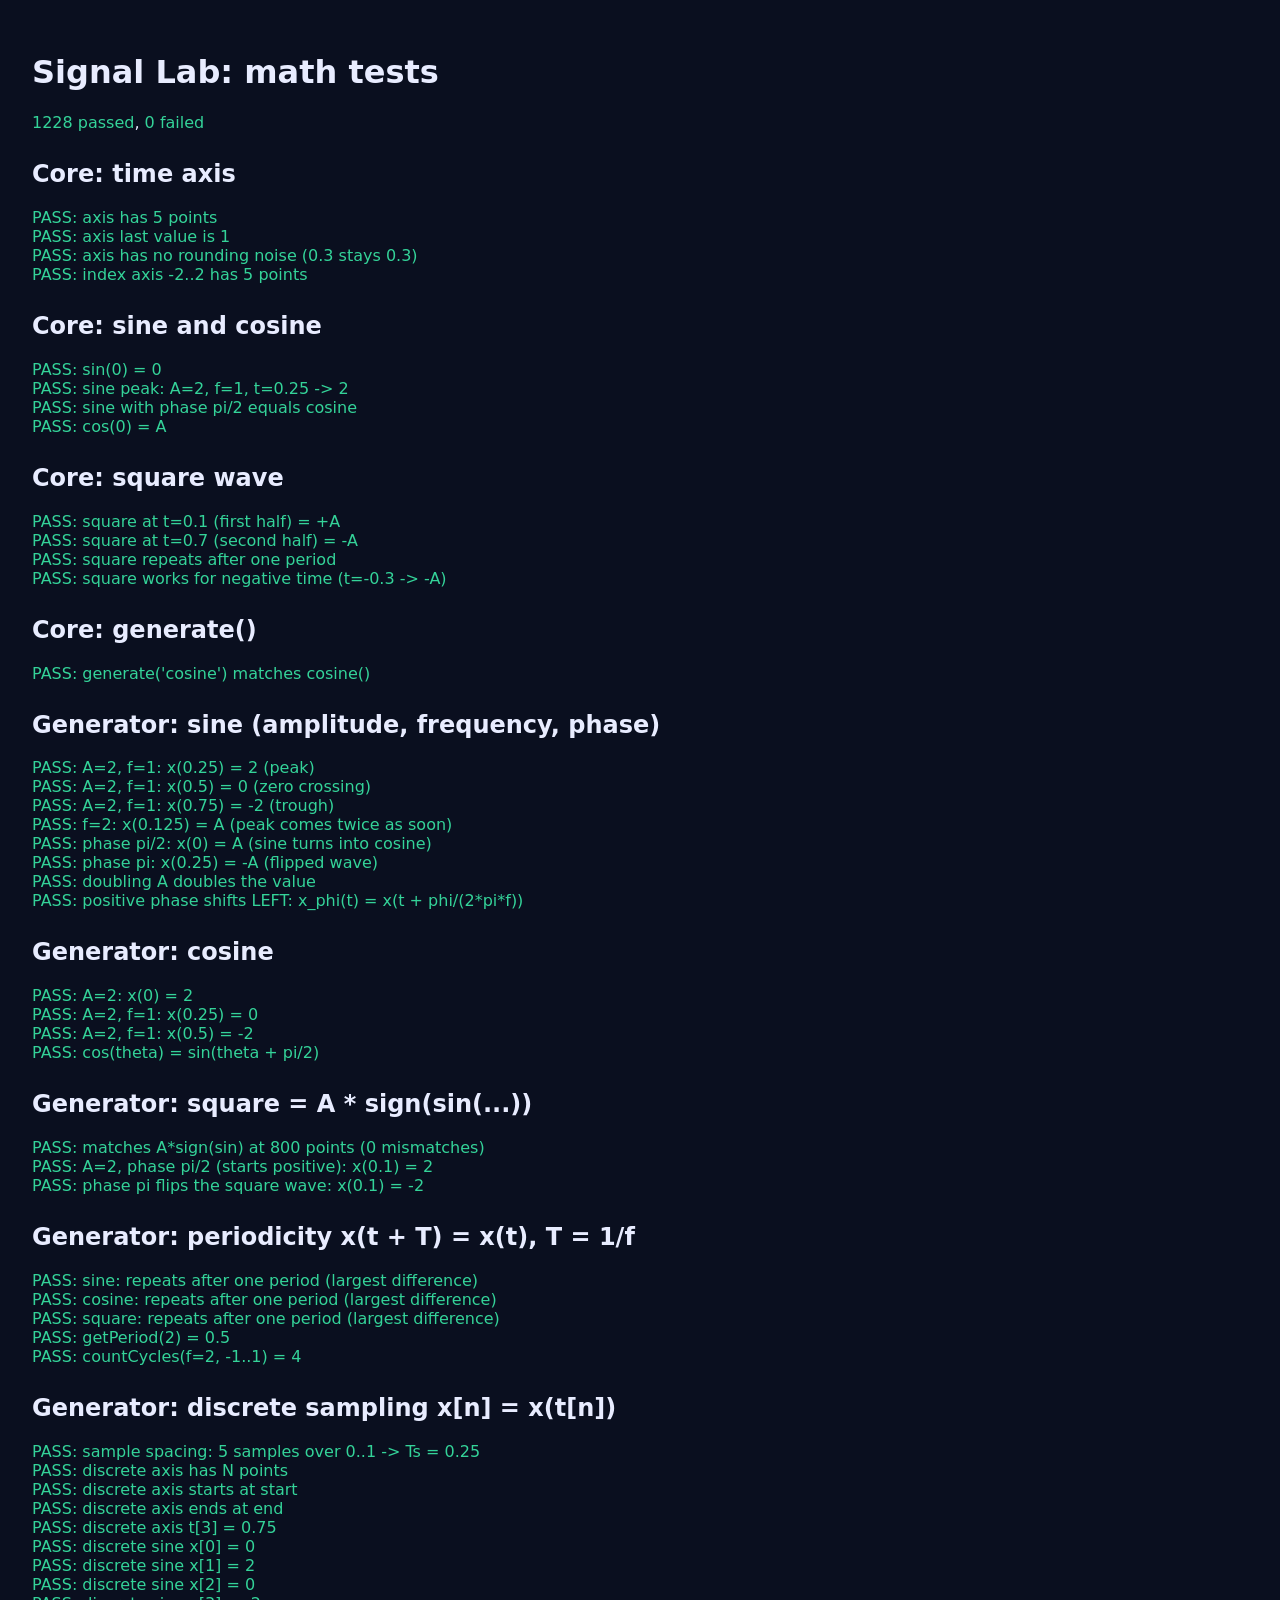
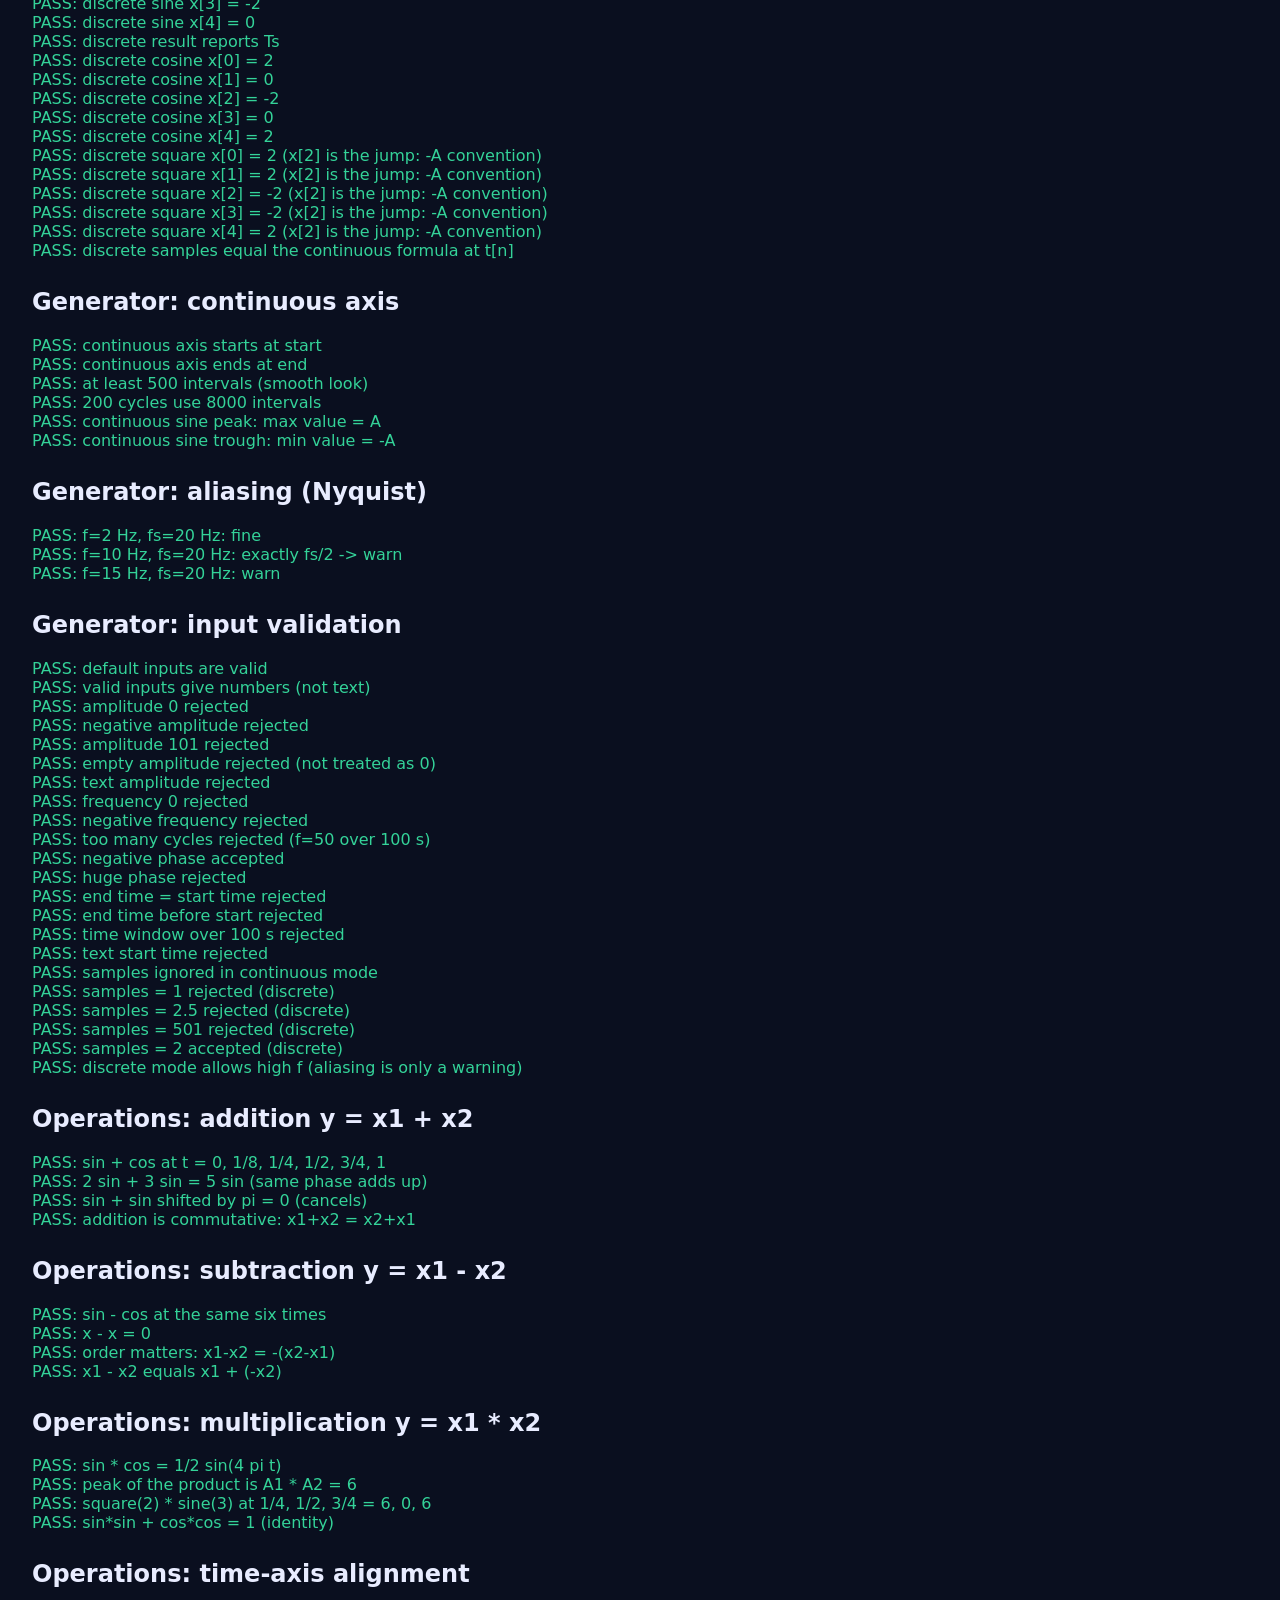
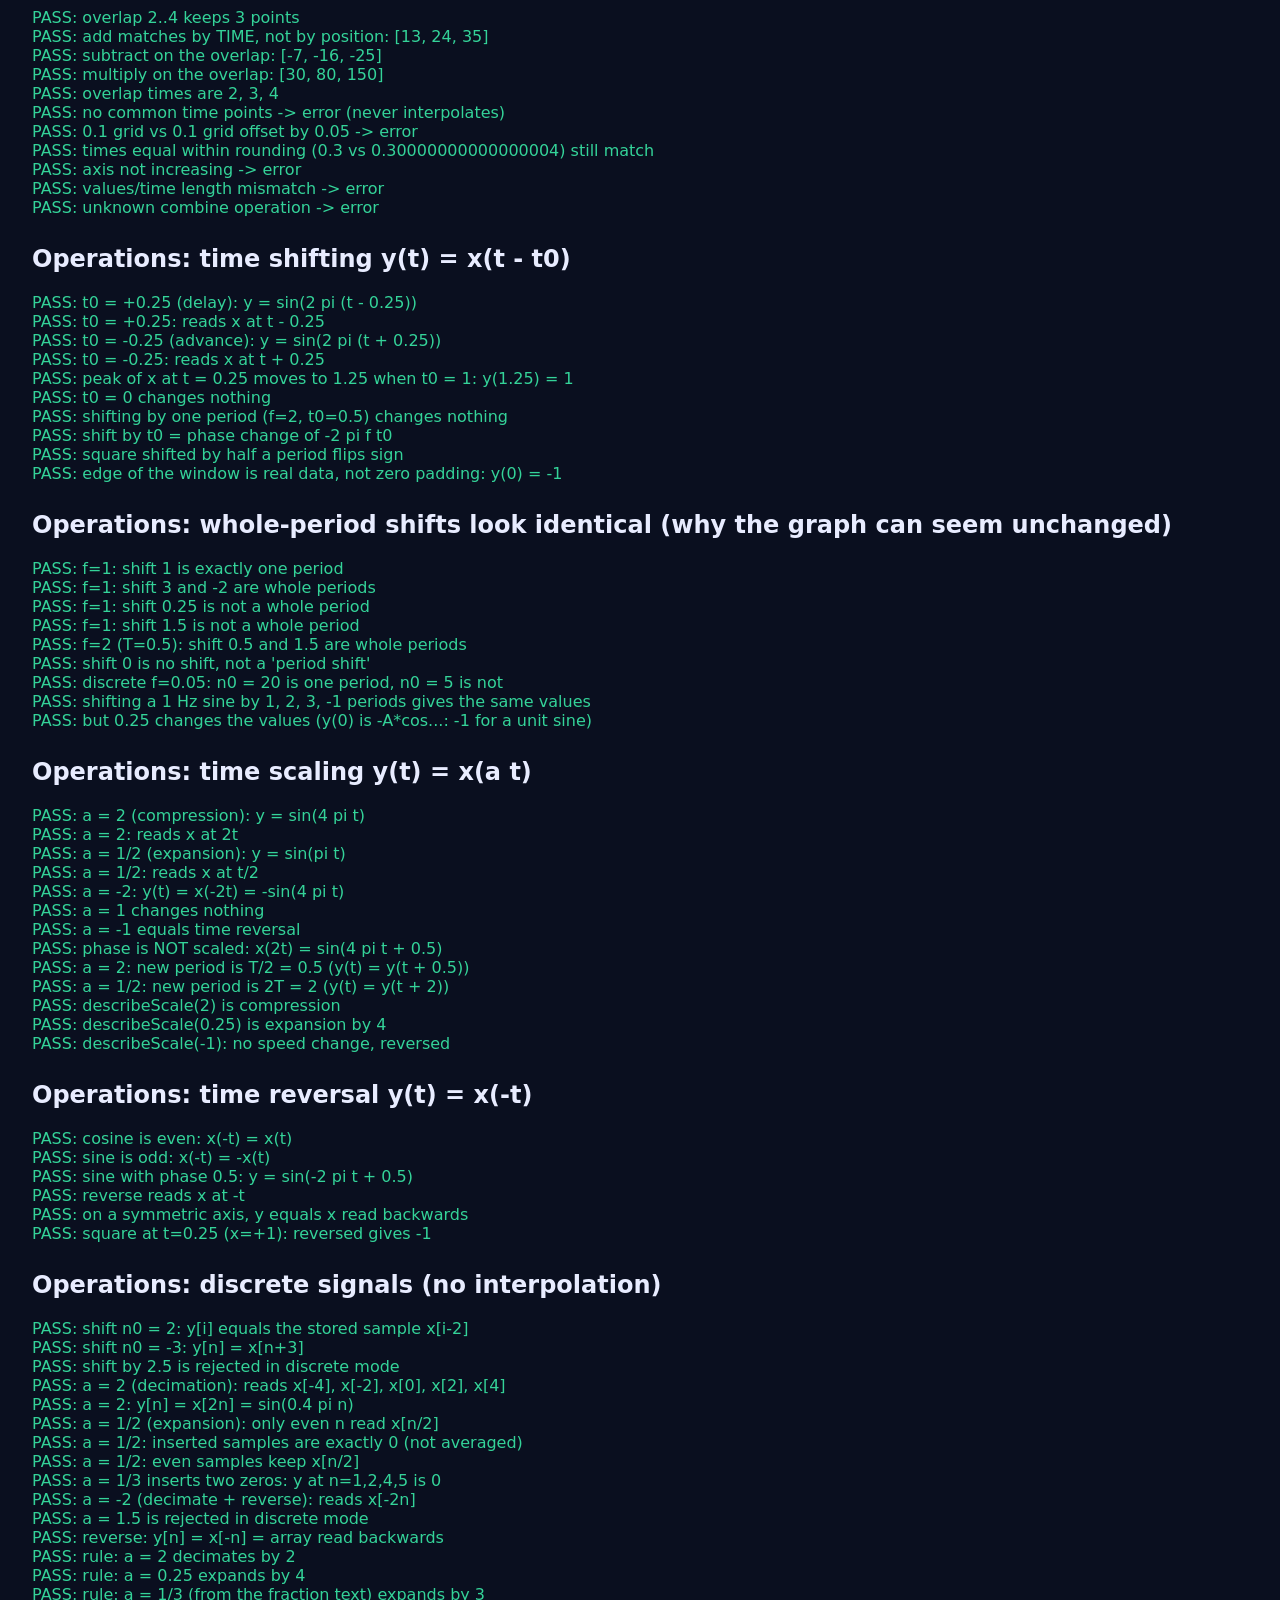
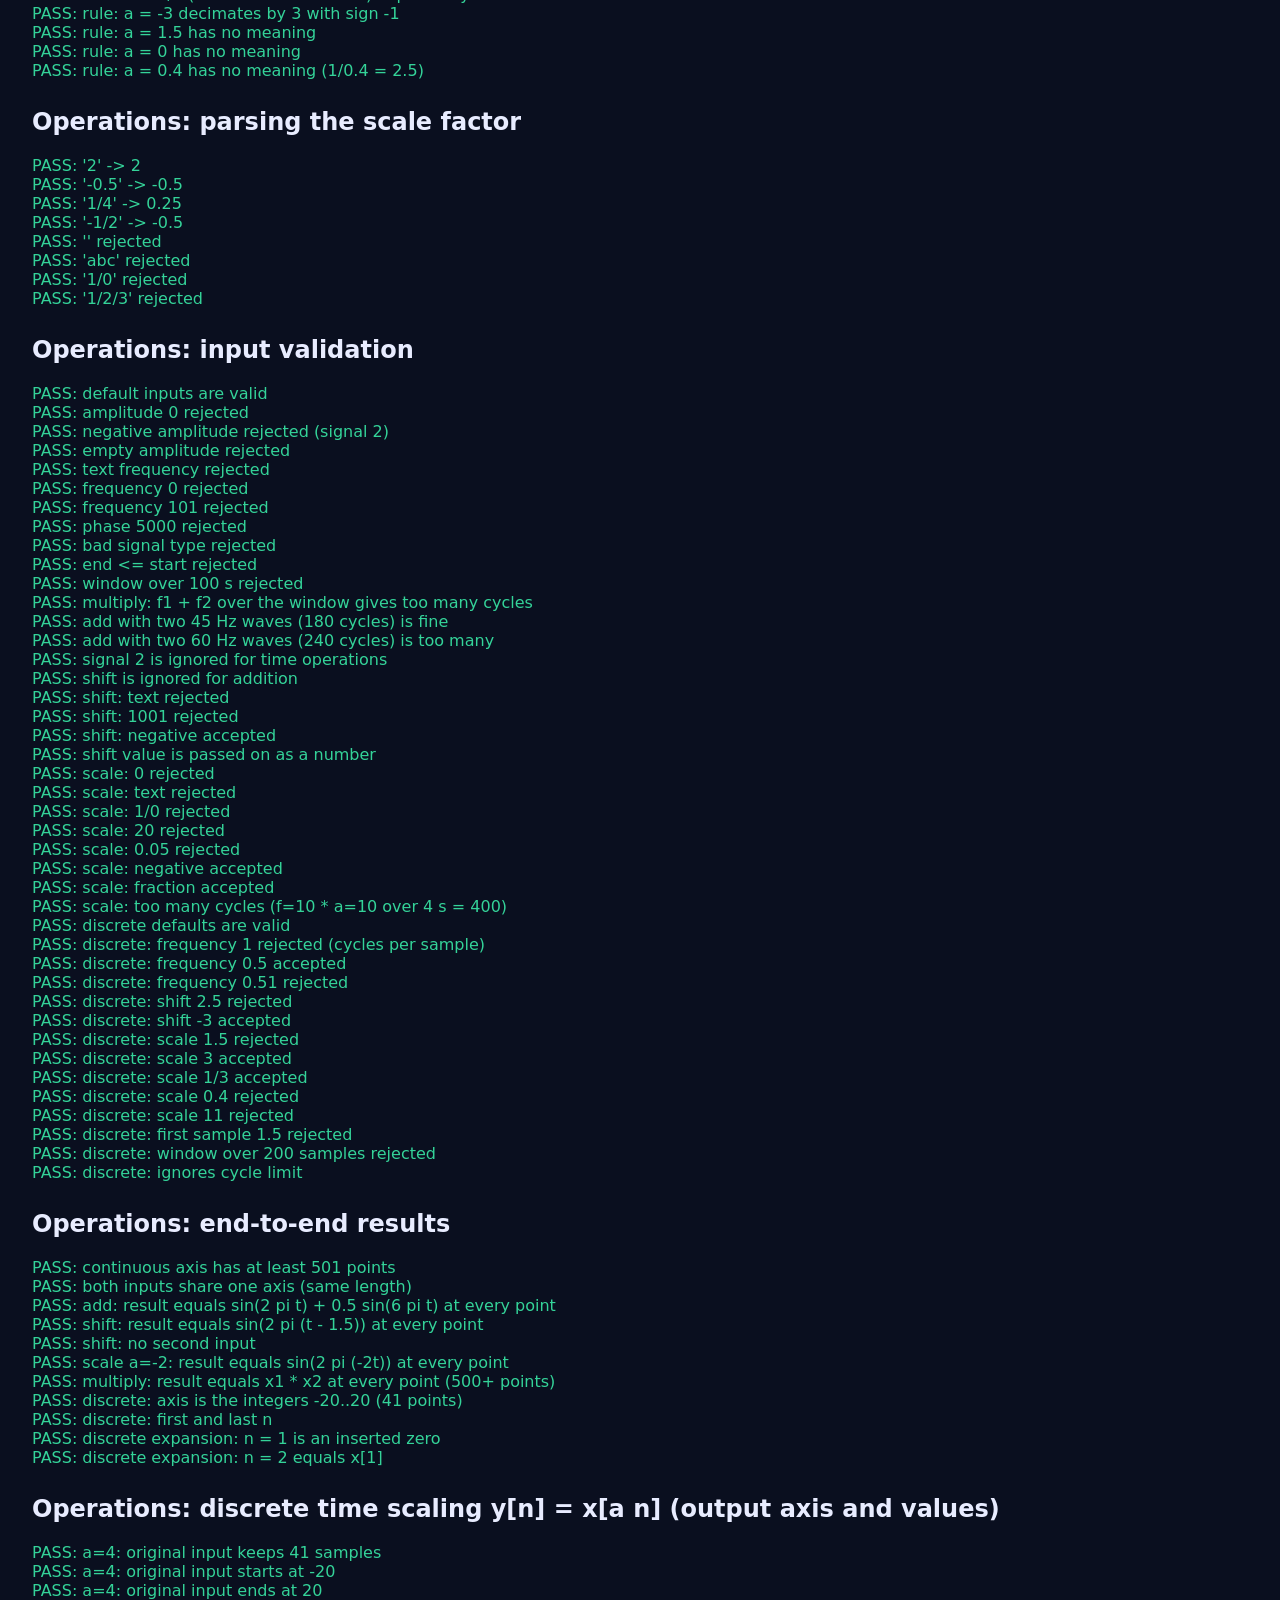
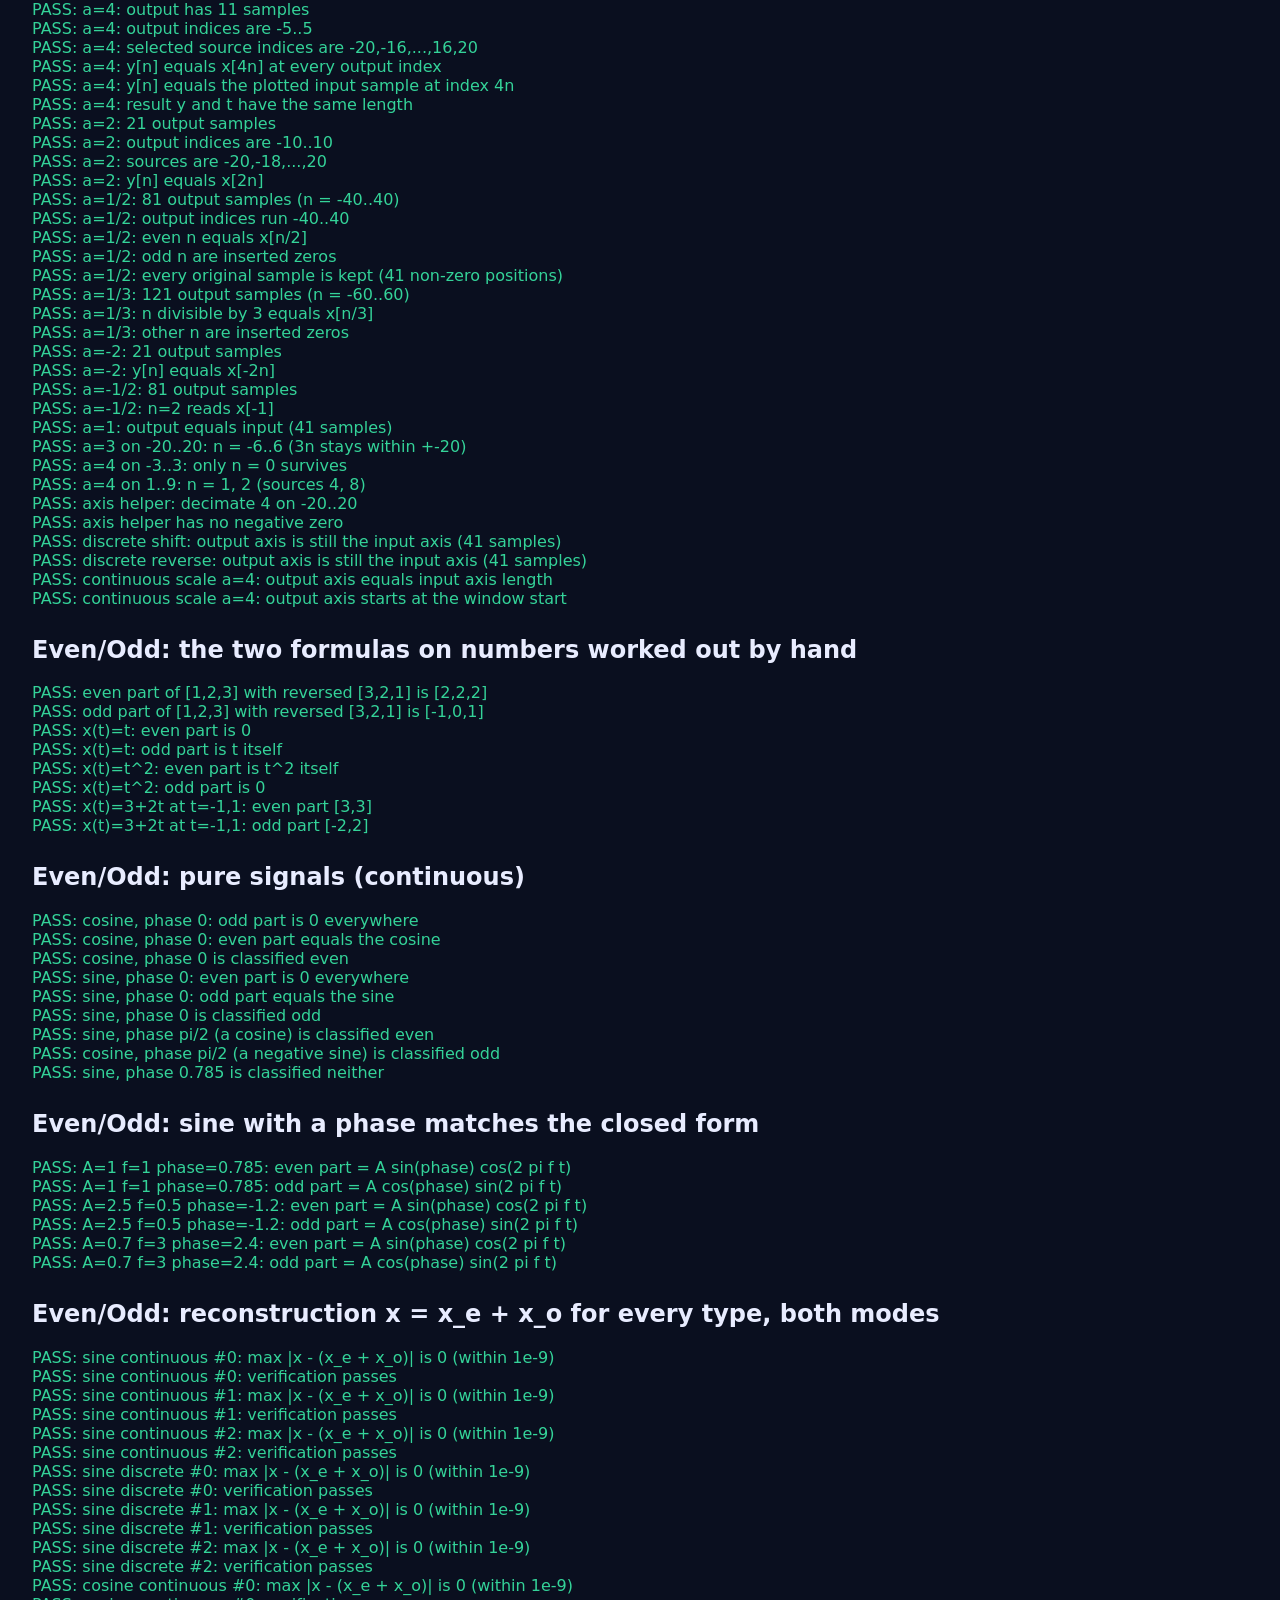
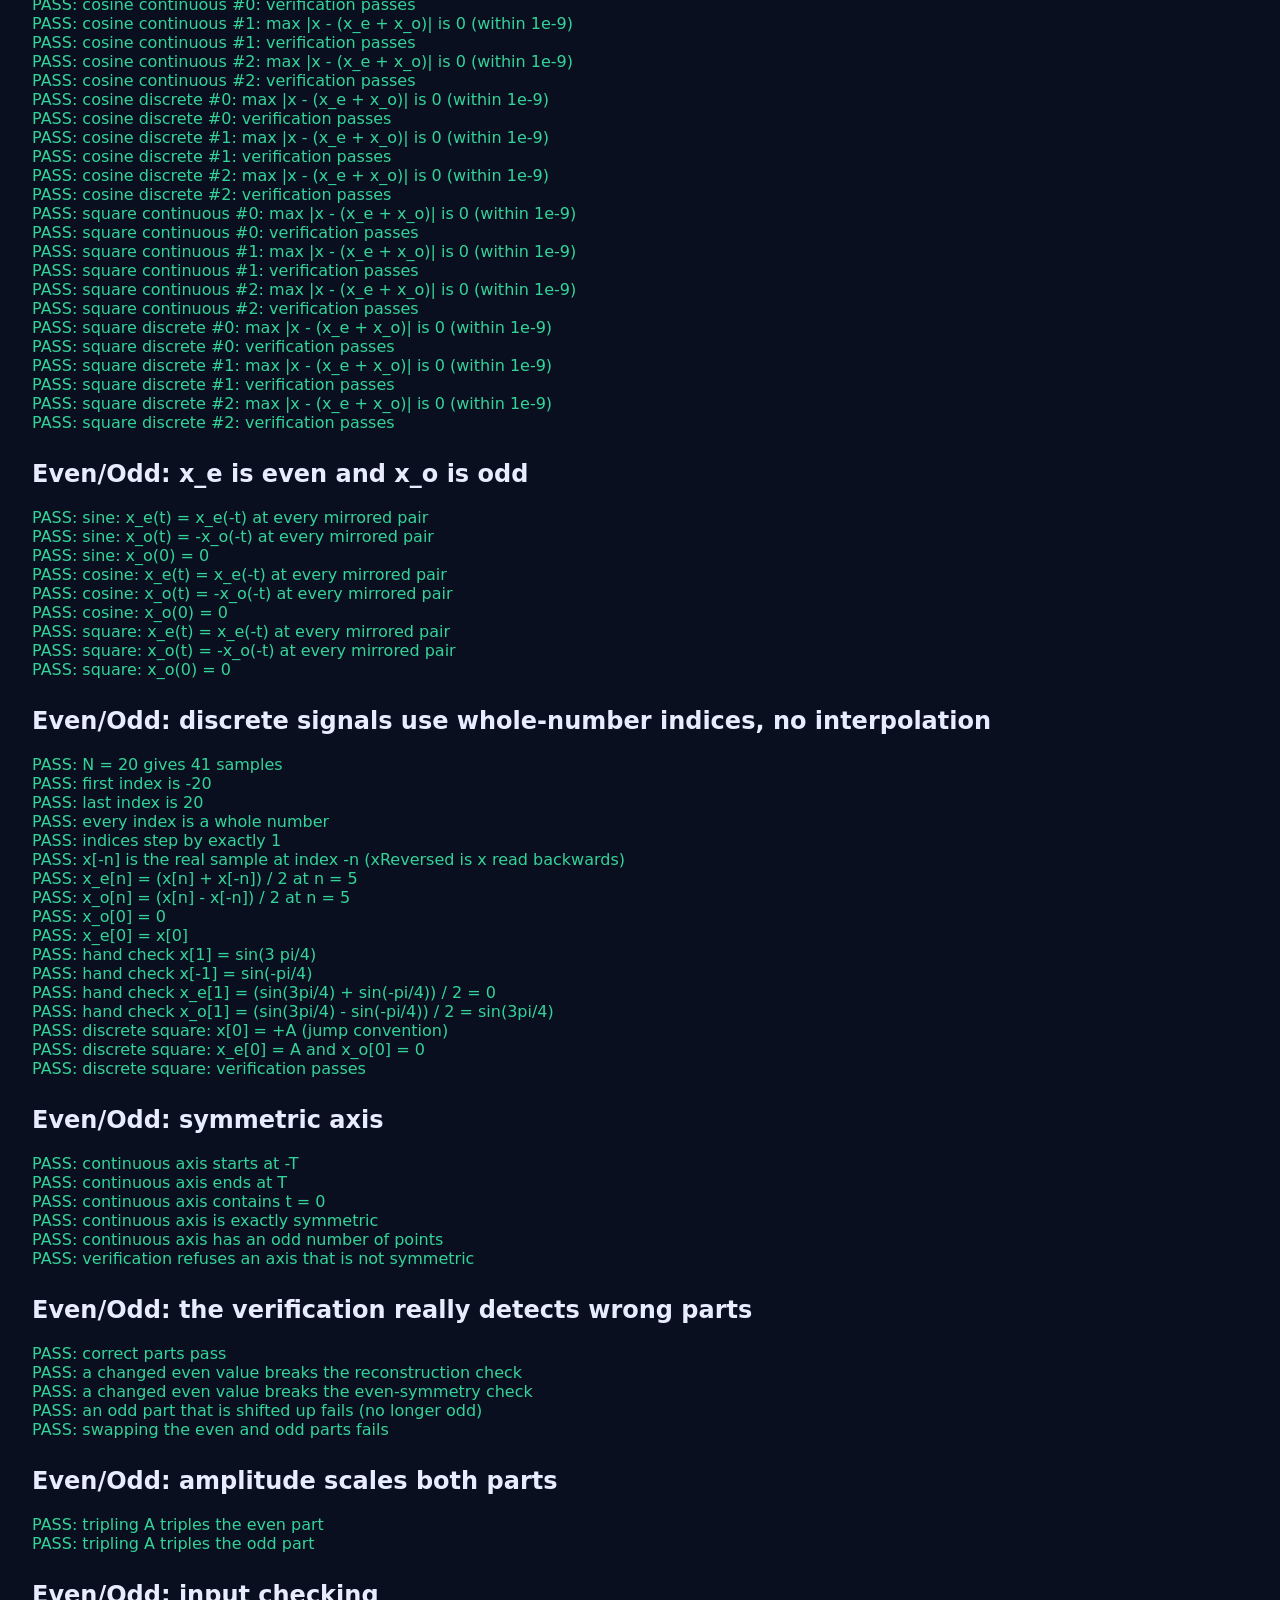
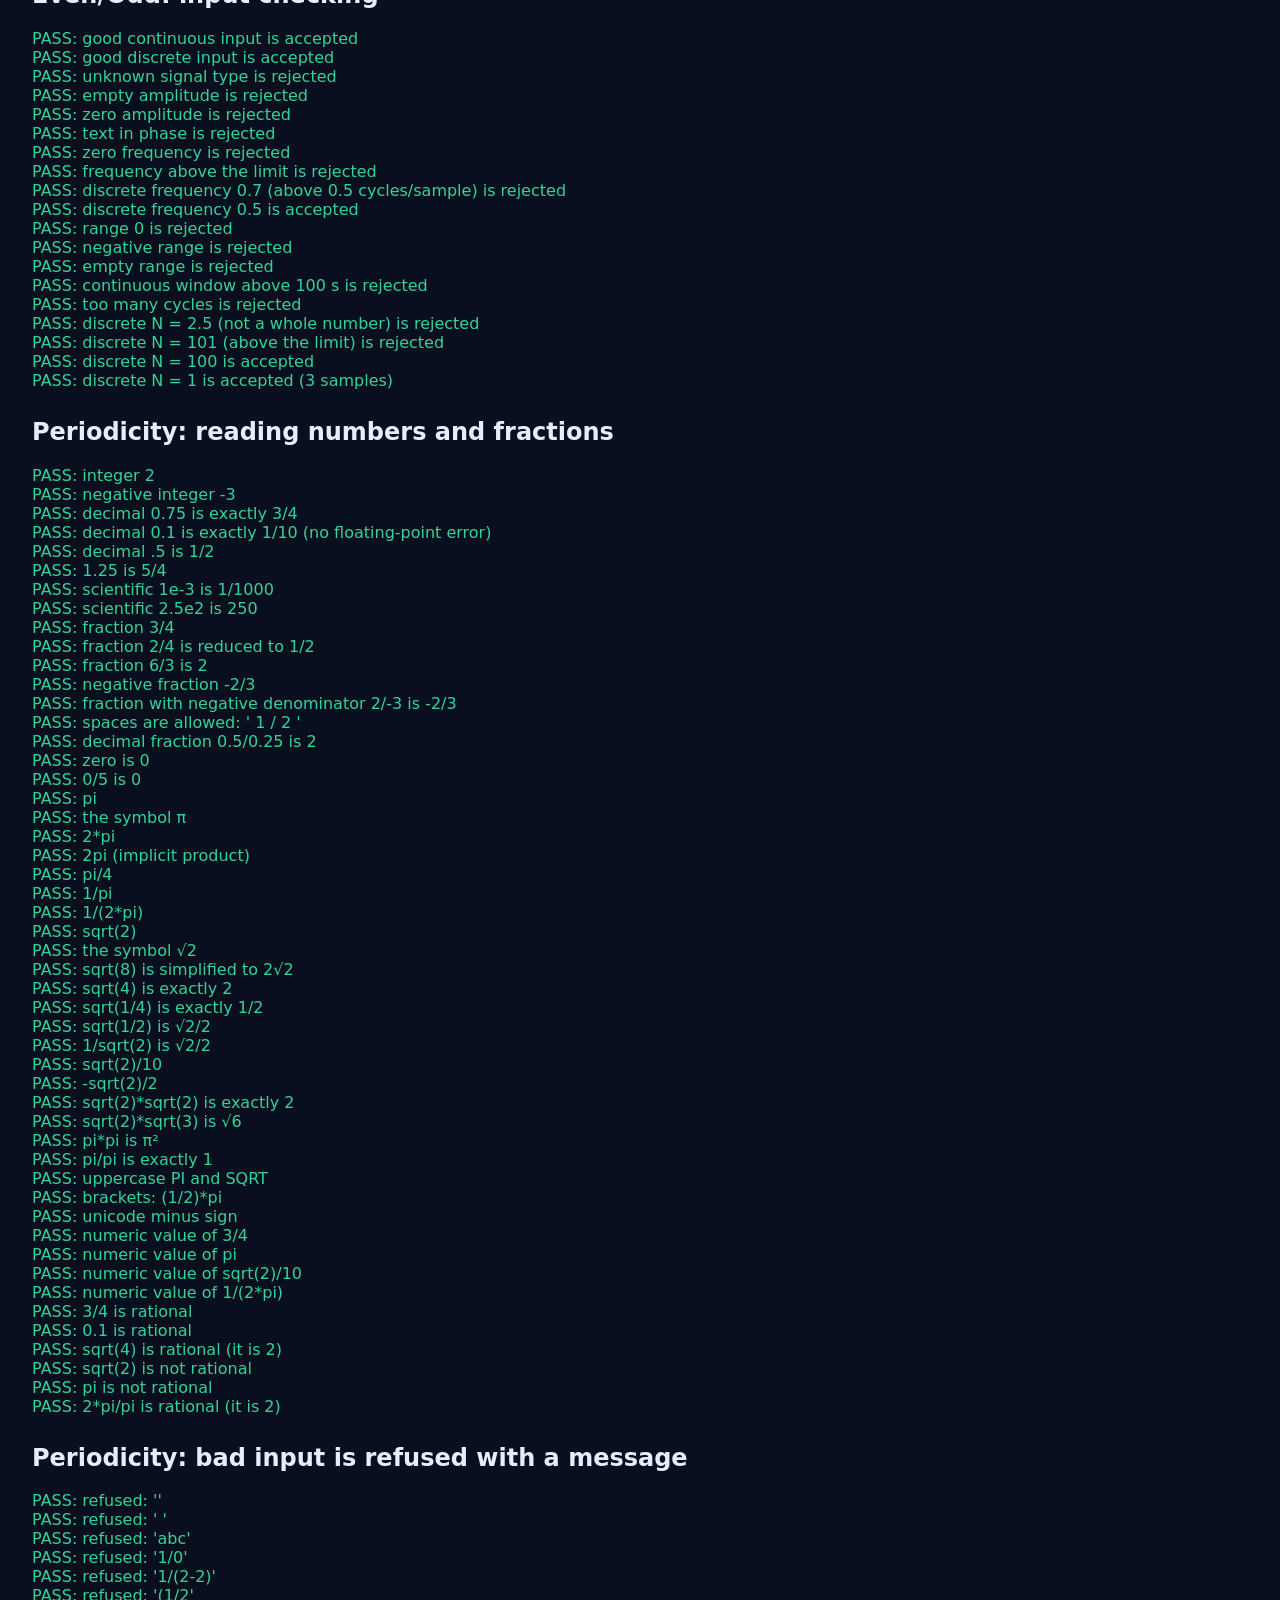
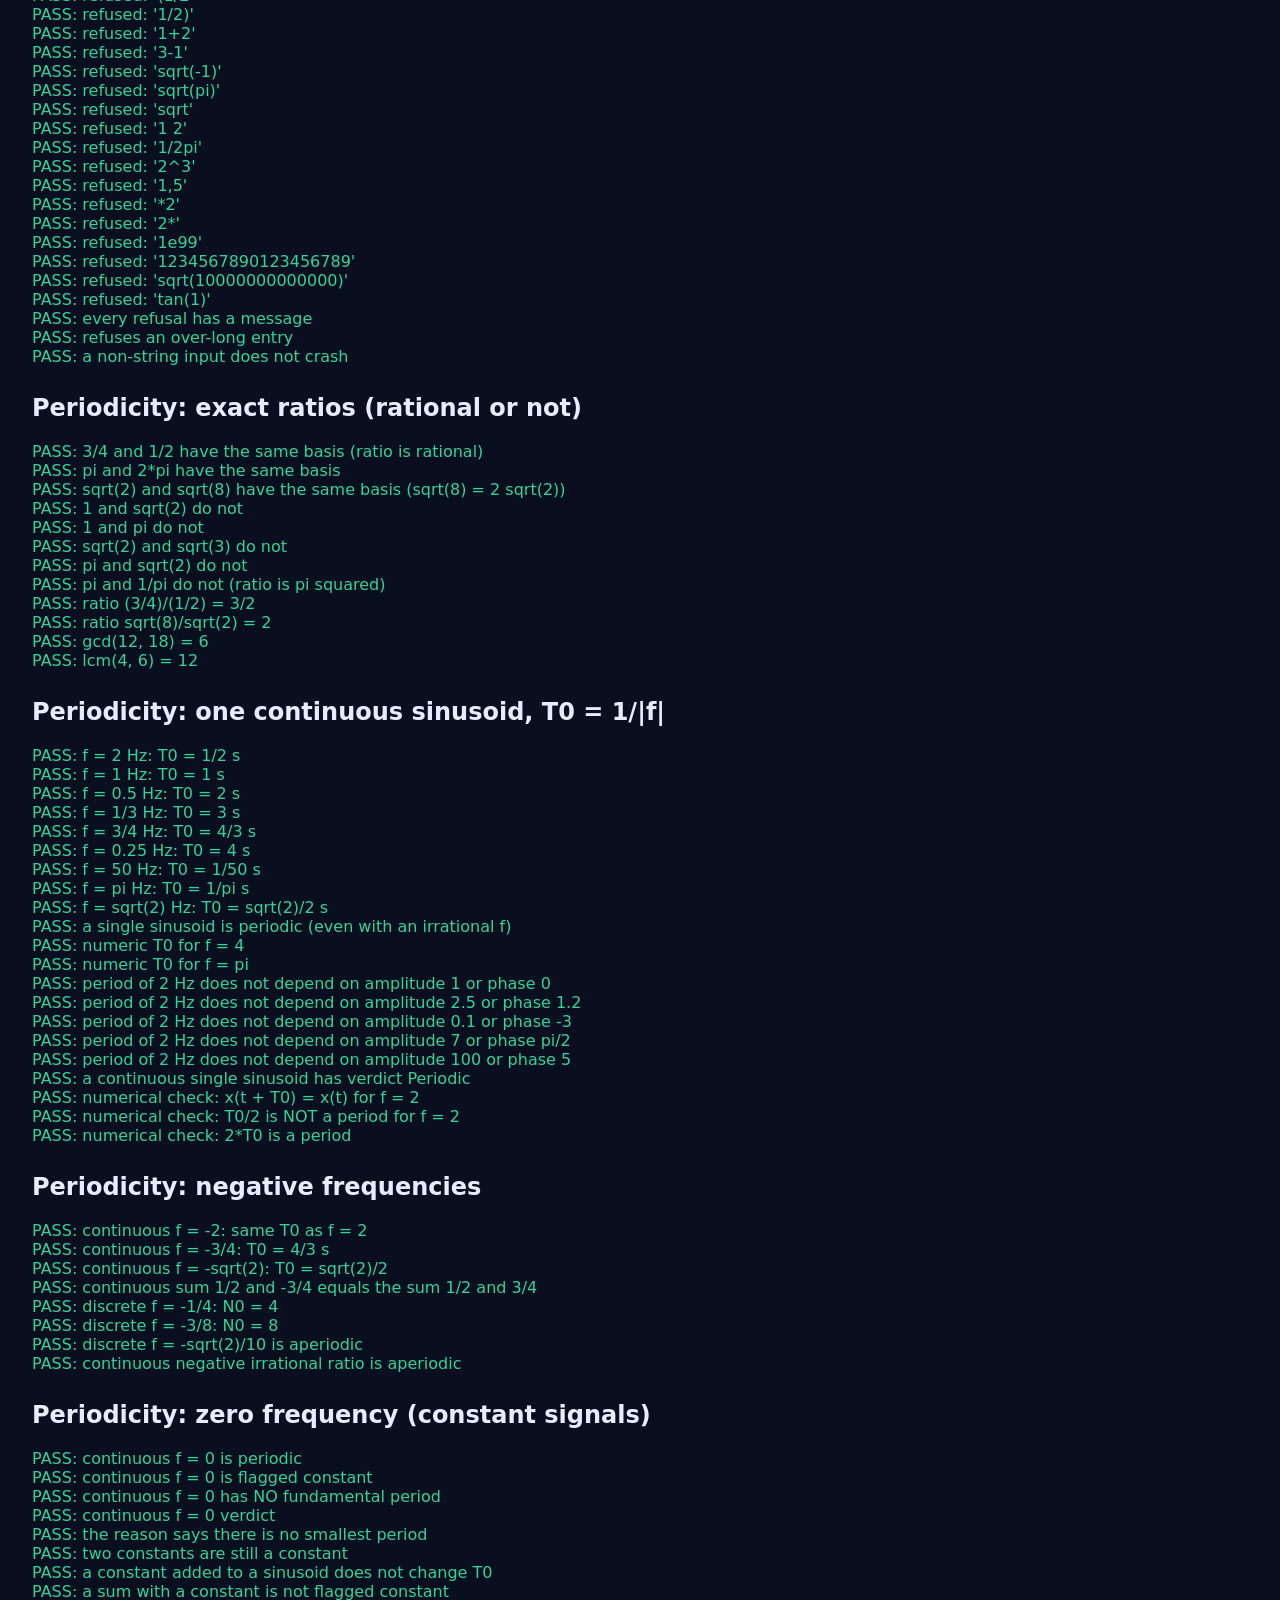
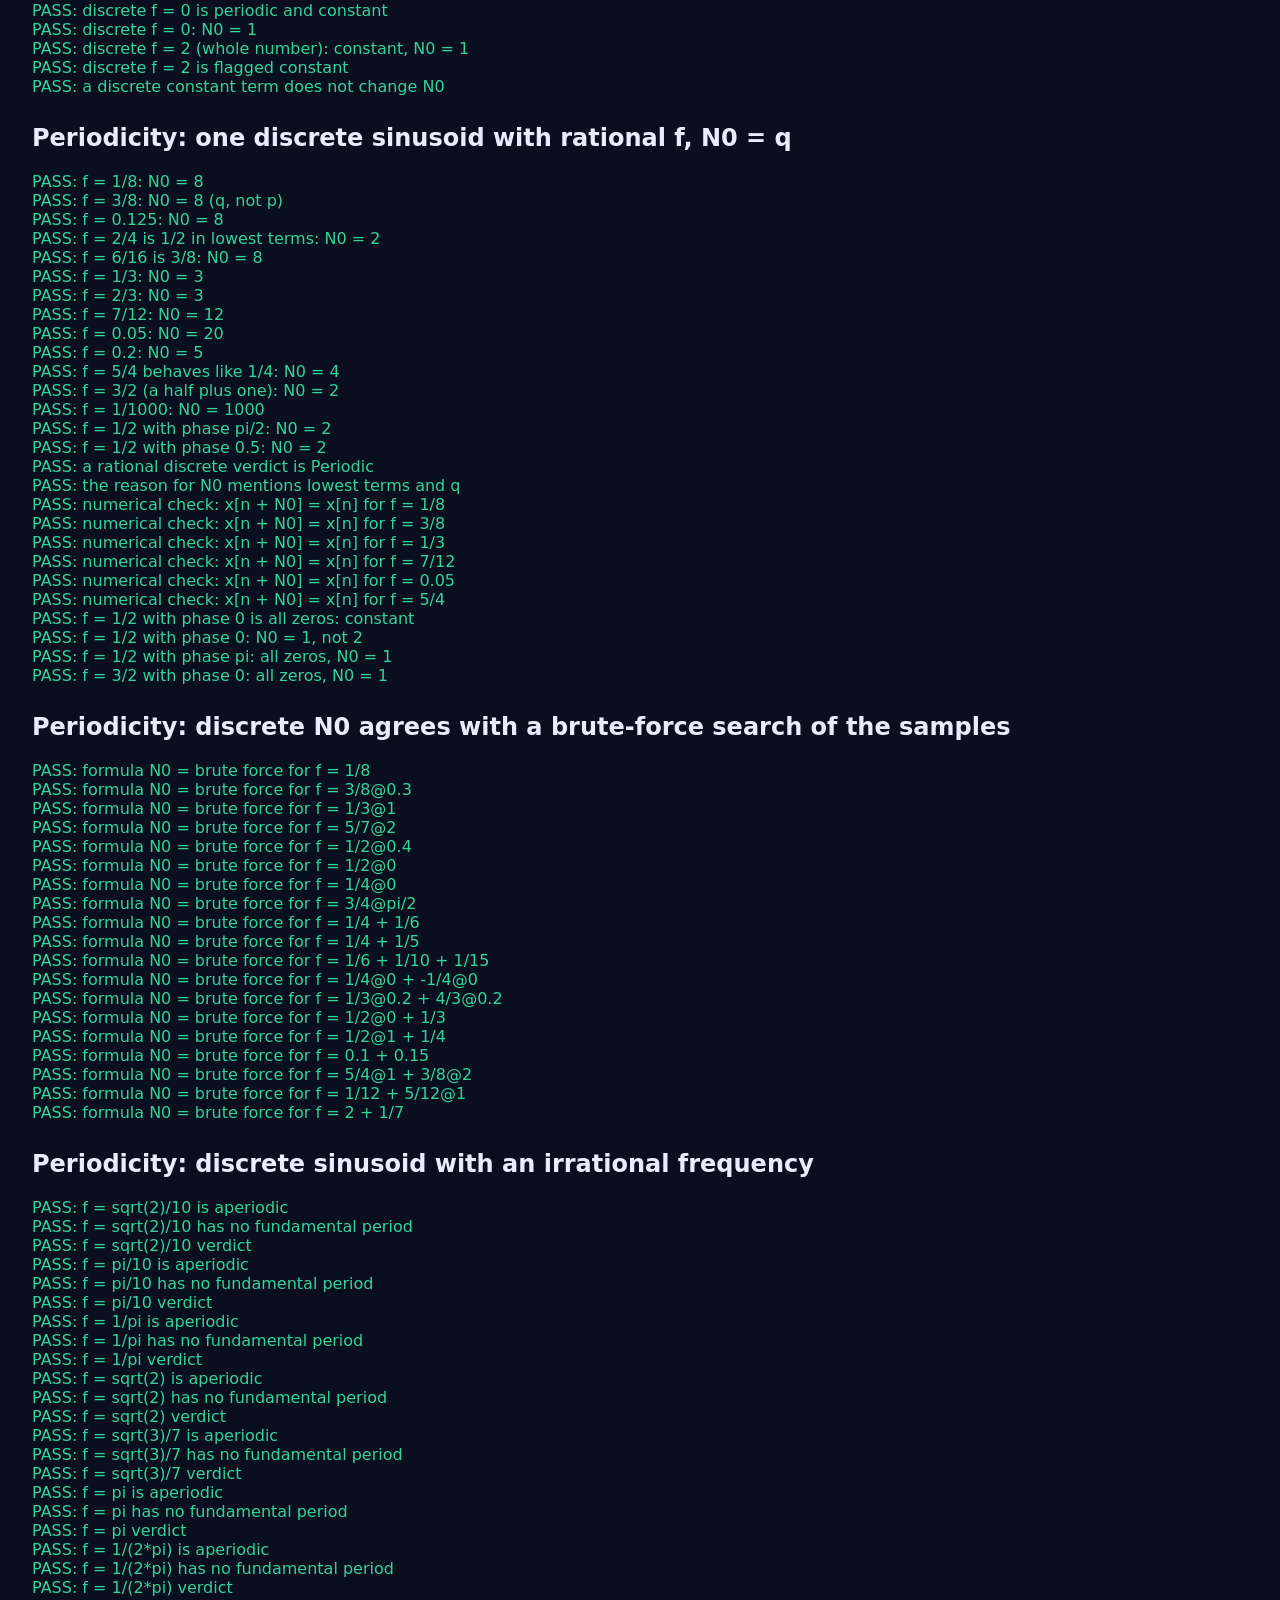
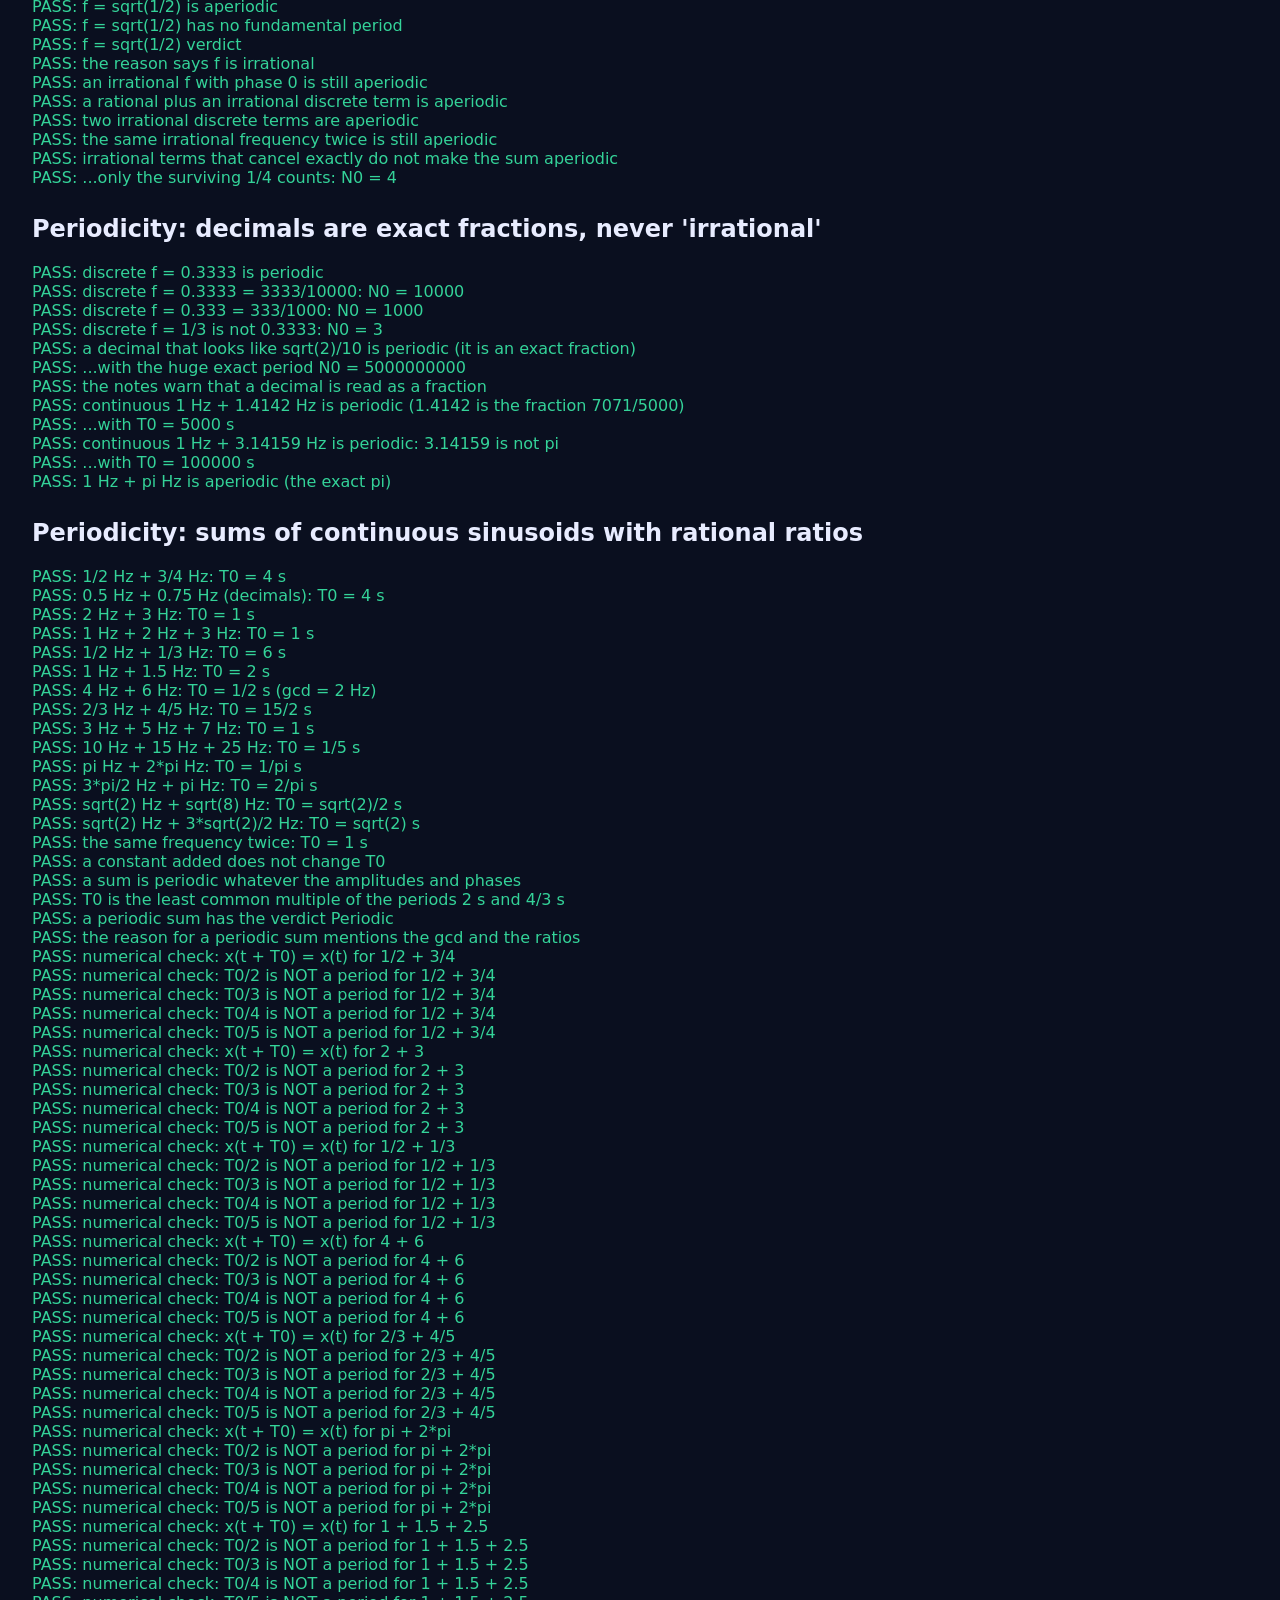
==== tests/math-tests.html @ 8e50d8be "Add files via upload" ====
<!DOCTYPE html>
<html lang="en">
<head>
  <meta charset="UTF-8">
  <title>Signal Lab: math tests</title>
  <style>
    body { font-family: system-ui, sans-serif; background: #0a0f1f; color: #e8ecff; padding: 24px; }
    .pass { color: #34d399; } .fail { color: #f87171; font-weight: bold; }
    h2 { margin-top: 28px; }
  </style>
</head>
<body>
  <h1>Signal Lab: math tests</h1>
  <p id="summary"></p>
  <div id="results"></div>

  <!-- Load only the math (no Plotly needed) -->
  <script src="../js/core/namespace.js"></script>
  <script src="../js/core/signals.js"></script>
  <script src="../js/core/plotHelpers.js"></script>
  <!-- Stage 2: each person adds their *.math.js file here -->
  <script src="../js/modules/generator/generator.math.js"></script>
  <script src="../js/modules/operations/operations.math.js"></script>
  <script src="../js/modules/evenodd/evenodd.math.js"></script>
  <script src="../js/modules/periodicity/periodicity.math.js"></script>
  <script src="../js/modules/convolution/convolution.math.js"></script>

  <script>
    /* Tiny test tool. Usage: check("what we test", actual, expected) */
    let passed = 0, failed = 0;
    const out = document.getElementById("results");

    function section(title) { out.insertAdjacentHTML("beforeend", "<h2>" + title + "</h2>"); }

    // Numbers are compared with a small tolerance, because computers round decimals.
    function check(name, actual, expected) {
      const ok = Math.abs(actual - expected) < 1e-9;
      ok ? passed++ : failed++;
      out.insertAdjacentHTML("beforeend",
        '<div class="' + (ok ? "pass" : "fail") + '">' + (ok ? "PASS" : "FAIL") +
        ": " + name + (ok ? "" : " (got " + actual + ", expected " + expected + ")") + "</div>");
    }

    // For yes/no questions: checkTrue("name", someCondition)
    function checkTrue(name, condition) {
      condition ? passed++ : failed++;
      out.insertAdjacentHTML("beforeend",
        '<div class="' + (condition ? "pass" : "fail") + '">' + (condition ? "PASS" : "FAIL") + ": " + name + "</div>");
    }

    const S = SignalLab.signals;

    section("Core: time axis");
    const axis = S.makeTimeAxis(0, 1, 0.25);
    check("axis has 5 points", axis.length, 5);
    check("axis last value is 1", axis[4], 1);
    check("axis has no rounding noise (0.3 stays 0.3)", S.makeTimeAxis(0, 0.3, 0.1)[3], 0.3);
    check("index axis -2..2 has 5 points", S.makeIndexAxis(-2, 2).length, 5);

    section("Core: sine and cosine");
    check("sin(0) = 0", S.sine([0], 1, 1, 0)[0], 0);
    check("sine peak: A=2, f=1, t=0.25 -> 2", S.sine([0.25], 2, 1, 0)[0], 2);
    check("sine with phase pi/2 equals cosine", S.sine([0.1], 1, 1, Math.PI / 2)[0], S.cosine([0.1], 1, 1, 0)[0]);
    check("cos(0) = A", S.cosine([0], 3, 5, 0)[0], 3);

    section("Core: square wave");
    check("square at t=0.1 (first half) = +A", S.square([0.1], 2, 1, 0)[0], 2);
    check("square at t=0.7 (second half) = -A", S.square([0.7], 2, 1, 0)[0], -2);
    check("square repeats after one period", S.square([1.1], 2, 1, 0)[0], 2);
    check("square works for negative time (t=-0.3 -> -A)", S.square([-0.3], 1, 1, 0)[0], -1);

    section("Core: generate()");
    check("generate('cosine') matches cosine()", S.generate("cosine", [0.2], { amplitude: 1, frequency: 1, phase: 0 })[0], S.cosine([0.2], 1, 1, 0)[0]);


    /* =====================================================
       SIGNAL GENERATOR (Person 2)
       ===================================================== */
    const G = SignalLab.math.generator;
    const PI = Math.PI;

    section("Generator: sine (amplitude, frequency, phase)");
    check("A=2, f=1: x(0.25) = 2 (peak)",           S.generate("sine", [0.25], { amplitude: 2, frequency: 1, phase: 0 })[0], 2);
    check("A=2, f=1: x(0.5) = 0 (zero crossing)",   S.generate("sine", [0.5],  { amplitude: 2, frequency: 1, phase: 0 })[0], 0);
    check("A=2, f=1: x(0.75) = -2 (trough)",        S.generate("sine", [0.75], { amplitude: 2, frequency: 1, phase: 0 })[0], -2);
    check("f=2: x(0.125) = A (peak comes twice as soon)", S.generate("sine", [0.125], { amplitude: 1.5, frequency: 2, phase: 0 })[0], 1.5);
    check("phase pi/2: x(0) = A (sine turns into cosine)", S.generate("sine", [0], { amplitude: 3, frequency: 1, phase: PI / 2 })[0], 3);
    check("phase pi: x(0.25) = -A (flipped wave)",  S.generate("sine", [0.25], { amplitude: 2, frequency: 1, phase: PI })[0], -2);
    check("doubling A doubles the value",           S.generate("sine", [0.1], { amplitude: 2, frequency: 3, phase: 0.4 })[0],
                                                    2 * S.generate("sine", [0.1], { amplitude: 1, frequency: 3, phase: 0.4 })[0]);
    check("positive phase shifts LEFT: x_phi(t) = x(t + phi/(2*pi*f))",
          S.generate("sine", [0.3], { amplitude: 1, frequency: 2, phase: 0.8 })[0],
          S.generate("sine", [0.3 + 0.8 / (2 * PI * 2)], { amplitude: 1, frequency: 2, phase: 0 })[0]);

    section("Generator: cosine");
    check("A=2: x(0) = 2",                          S.generate("cosine", [0],   { amplitude: 2, frequency: 1, phase: 0 })[0], 2);
    check("A=2, f=1: x(0.25) = 0",                  S.generate("cosine", [0.25], { amplitude: 2, frequency: 1, phase: 0 })[0], 0);
    check("A=2, f=1: x(0.5) = -2",                  S.generate("cosine", [0.5], { amplitude: 2, frequency: 1, phase: 0 })[0], -2);
    check("cos(theta) = sin(theta + pi/2)",         S.generate("cosine", [0.37], { amplitude: 1, frequency: 2, phase: 0.3 })[0],
                                                    S.generate("sine",   [0.37], { amplitude: 1, frequency: 2, phase: 0.3 + PI / 2 })[0]);

    section("Generator: square = A * sign(sin(...))");
    let signMismatches = 0, checkedPoints = 0;
    [[1, 0], [1.3, 0.7], [2.5, -1.1], [4, 2]].forEach(function (pair) {
      const f = pair[0], phi = pair[1];
      for (let k = 0; k < 200; k++) {
        const t = -1.003 + k * 0.01371;
        const s = Math.sin(2 * PI * f * t + phi);
        if (Math.abs(s) < 1e-6) { continue; }                 // skip the exact jump points
        checkedPoints++;
        const squareValue = S.generate("square", [t], { amplitude: 2.5, frequency: f, phase: phi })[0];
        if (squareValue !== 2.5 * Math.sign(s)) { signMismatches++; }
      }
    });
    check("matches A*sign(sin) at " + checkedPoints + " points (0 mismatches)", signMismatches, 0);
    check("A=2, phase pi/2 (starts positive): x(0.1) = 2", S.generate("square", [0.1], { amplitude: 2, frequency: 1, phase: PI / 2 })[0], 2);
    check("phase pi flips the square wave: x(0.1) = -2",   S.generate("square", [0.1], { amplitude: 2, frequency: 1, phase: PI })[0], -2);

    section("Generator: periodicity x(t + T) = x(t), T = 1/f");
    ["sine", "cosine", "square"].forEach(function (type) {
      let worst = 0;
      for (let k = 0; k < 50; k++) {
        const t = 0.0123 + k * 0.0371;
        const p = { amplitude: 1.7, frequency: 2.5, phase: 0.6 };
        const a = S.generate(type, [t], p)[0];
        const b = S.generate(type, [t + G.getPeriod(2.5)], p)[0];
        worst = Math.max(worst, Math.abs(a - b));
      }
      check(type + ": repeats after one period (largest difference)", worst, 0);
    });
    check("getPeriod(2) = 0.5", G.getPeriod(2), 0.5);
    check("countCycles(f=2, -1..1) = 4", G.countCycles(2, -1, 1), 4);

    section("Generator: discrete sampling x[n] = x(t[n])");
    check("sample spacing: 5 samples over 0..1 -> Ts = 0.25", G.getSamplePeriod(0, 1, 5), 0.25);
    const dAxis = G.getDiscreteTimeAxis(0, 1, 5);
    check("discrete axis has N points",             dAxis.length, 5);
    check("discrete axis starts at start",          dAxis[0], 0);
    check("discrete axis ends at end",              dAxis[4], 1);
    check("discrete axis t[3] = 0.75",              dAxis[3], 0.75);
    const dSine = G.generateSignal({ type: "sine", mode: "discrete", amplitude: 2, frequency: 1, phase: 0, startTime: 0, endTime: 1, numSamples: 5 });
    [0, 2, 0, -2, 0].forEach(function (expected, i) { check("discrete sine x[" + i + "] = " + expected, dSine.y[i], expected); });
    check("discrete result reports Ts",             dSine.samplePeriod, 0.25);
    const dCos = G.generateSignal({ type: "cosine", mode: "discrete", amplitude: 2, frequency: 1, phase: 0, startTime: 0, endTime: 1, numSamples: 5 });
    [2, 0, -2, 0, 2].forEach(function (expected, i) { check("discrete cosine x[" + i + "] = " + expected, dCos.y[i], expected); });
    const dSq = G.generateSignal({ type: "square", mode: "discrete", amplitude: 2, frequency: 1, phase: 0, startTime: 0, endTime: 1, numSamples: 5 });
    [2, 2, -2, -2, 2].forEach(function (expected, i) { check("discrete square x[" + i + "] = " + expected + " (x[2] is the jump: -A convention)", dSq.y[i], expected); });
    const dOdd = G.generateSignal({ type: "sine", mode: "discrete", amplitude: 1.3, frequency: 0.7, phase: 0.2, startTime: -2, endTime: 3, numSamples: 11 });
    let worstGap = 0;
    for (let i = 0; i < dOdd.t.length; i++) {
      worstGap = Math.max(worstGap, Math.abs(dOdd.y[i] - 1.3 * Math.sin(2 * PI * 0.7 * dOdd.t[i] + 0.2)));
    }
    check("discrete samples equal the continuous formula at t[n]", worstGap, 0);

    section("Generator: continuous axis");
    const cAxis = G.getContinuousTimeAxis(0, 1, 1);
    check("continuous axis starts at start",        cAxis[0], 0);
    check("continuous axis ends at end",            cAxis[cAxis.length - 1], 1);
    check("at least 500 intervals (smooth look)",   cAxis.length - 1, 500);
    check("200 cycles use 8000 intervals",          G.getContinuousTimeAxis(0, 4, 50).length - 1, 8000);
    const cSig = G.generateSignal({ type: "sine", mode: "continuous", amplitude: 1, frequency: 1, phase: 0, startTime: 0, endTime: 1 });
    check("continuous sine peak: max value = A",    Math.max.apply(null, cSig.y), 1);
    check("continuous sine trough: min value = -A", Math.min.apply(null, cSig.y), -1);

    section("Generator: aliasing (Nyquist)");
    checkTrue("f=2 Hz, fs=20 Hz: fine",             !G.hasAliasing(2, 0.05));
    checkTrue("f=10 Hz, fs=20 Hz: exactly fs/2 -> warn", G.hasAliasing(10, 0.05));
    checkTrue("f=15 Hz, fs=20 Hz: warn",            G.hasAliasing(15, 0.05));

    section("Generator: input validation");
    const good = { type: "sine", mode: "continuous", amplitude: "1", frequency: "2", phase: "0", startTime: "-1", endTime: "1", numSamples: "41" };
    function errorFor(changes, key) { return G.validateInputs(Object.assign({}, good, changes)).errors[key]; }
    checkTrue("default inputs are valid",                  G.validateInputs(good).ok);
    checkTrue("valid inputs give numbers (not text)",      G.validateInputs(good).values.frequency === 2);
    checkTrue("amplitude 0 rejected",                      errorFor({ amplitude: "0" }, "amplitude") !== undefined);
    checkTrue("negative amplitude rejected",               errorFor({ amplitude: "-2" }, "amplitude") !== undefined);
    checkTrue("amplitude 101 rejected",                    errorFor({ amplitude: "101" }, "amplitude") !== undefined);
    checkTrue("empty amplitude rejected (not treated as 0)", errorFor({ amplitude: "" }, "amplitude") !== undefined);
    checkTrue("text amplitude rejected",                   errorFor({ amplitude: "abc" }, "amplitude") !== undefined);
    checkTrue("frequency 0 rejected",                      errorFor({ frequency: "0" }, "frequency") !== undefined);
    checkTrue("negative frequency rejected",               errorFor({ frequency: "-1" }, "frequency") !== undefined);
    checkTrue("too many cycles rejected (f=50 over 100 s)", errorFor({ frequency: "50", startTime: "0", endTime: "100" }, "frequency") !== undefined);
    checkTrue("negative phase accepted",                   errorFor({ phase: "-3.14" }, "phase") === undefined);
    checkTrue("huge phase rejected",                       errorFor({ phase: "5000" }, "phase") !== undefined);
    checkTrue("end time = start time rejected",            errorFor({ startTime: "1", endTime: "1" }, "endTime") !== undefined);
    checkTrue("end time before start rejected",            errorFor({ startTime: "2", endTime: "1" }, "endTime") !== undefined);
    checkTrue("time window over 100 s rejected",           errorFor({ startTime: "0", endTime: "101", frequency: "0.1" }, "endTime") !== undefined);
    checkTrue("text start time rejected",                  errorFor({ startTime: "x" }, "startTime") !== undefined);
    checkTrue("samples ignored in continuous mode",        errorFor({ numSamples: "abc" }, "numSamples") === undefined);
    checkTrue("samples = 1 rejected (discrete)",           errorFor({ mode: "discrete", numSamples: "1" }, "numSamples") !== undefined);
    checkTrue("samples = 2.5 rejected (discrete)",         errorFor({ mode: "discrete", numSamples: "2.5" }, "numSamples") !== undefined);
    checkTrue("samples = 501 rejected (discrete)",         errorFor({ mode: "discrete", numSamples: "501" }, "numSamples") !== undefined);
    checkTrue("samples = 2 accepted (discrete)",           errorFor({ mode: "discrete", numSamples: "2" }, "numSamples") === undefined);
    checkTrue("discrete mode allows high f (aliasing is only a warning)", G.validateInputs(Object.assign({}, good, { mode: "discrete", frequency: "50" })).ok);


    /* =====================================================
       SIGNAL OPERATIONS (Person 3)
       ===================================================== */
    const O = SignalLab.math.operations;
    function spec(type, A, f, phi) { return { type: type, amplitude: A, frequency: f, phase: phi }; }
    function checkArray(name, actual, expected) {          // compares two arrays value by value
      let worst = actual.length === expected.length ? 0 : Infinity;
      for (let i = 0; i < expected.length && worst !== Infinity; i++) { worst = Math.max(worst, Math.abs(actual[i] - expected[i])); }
      check(name, worst, 0);
    }
    const sin1 = spec("sine", 1, 1, 0), cos1 = spec("cosine", 1, 1, 0);
    const T = [0, 0.125, 0.25, 0.5, 0.75, 1];
    function pair(a, b, times) { return [{ t: times, y: O.evaluateSignal(a, times) }, { t: times, y: O.evaluateSignal(b, times) }]; }
    const SQ2 = Math.SQRT2;

    section("Operations: addition y = x1 + x2");
    let p = pair(sin1, cos1, T);
    checkArray("sin + cos at t = 0, 1/8, 1/4, 1/2, 3/4, 1", O.combineSignals("add", p[0], p[1]).y, [1, SQ2, 1, -1, -1, 1]);
    p = pair(spec("sine", 2, 1, 0), spec("sine", 3, 1, 0), T);
    checkArray("2 sin + 3 sin = 5 sin (same phase adds up)", O.combineSignals("add", p[0], p[1]).y, T.map(function (t) { return 5 * Math.sin(2 * Math.PI * t); }));
    p = pair(sin1, spec("sine", 1, 1, Math.PI), T);
    checkArray("sin + sin shifted by pi = 0 (cancels)", O.combineSignals("add", p[0], p[1]).y, [0, 0, 0, 0, 0, 0]);
    p = pair(sin1, spec("sine", 0.5, 3, 0.4), T);
    checkArray("addition is commutative: x1+x2 = x2+x1", O.combineSignals("add", p[0], p[1]).y, O.combineSignals("add", p[1], p[0]).y);

    section("Operations: subtraction y = x1 - x2");
    p = pair(sin1, cos1, T);
    checkArray("sin - cos at the same six times", O.combineSignals("subtract", p[0], p[1]).y, [-1, 0, 1, 1, -1, -1]);
    checkArray("x - x = 0", O.combineSignals("subtract", p[0], p[0]).y, [0, 0, 0, 0, 0, 0]);
    const d12 = O.combineSignals("subtract", p[0], p[1]).y, d21 = O.combineSignals("subtract", p[1], p[0]).y;
    checkArray("order matters: x1-x2 = -(x2-x1)", d12, d21.map(function (v) { return -v; }));
    checkArray("x1 - x2 equals x1 + (-x2)", d12, O.combineSignals("add", p[0], { t: T, y: p[1].y.map(function (v) { return -v; }) }).y);

    section("Operations: multiplication y = x1 * x2");
    p = pair(sin1, cos1, T);
    checkArray("sin * cos = 1/2 sin(4 pi t)", O.combineSignals("multiply", p[0], p[1]).y, [0, 0.5, 0, 0, 0, 0]);
    p = pair(spec("sine", 2, 1, 0), spec("sine", 3, 1, 0), [0.25]);
    checkArray("peak of the product is A1 * A2 = 6", O.combineSignals("multiply", p[0], p[1]).y, [6]);
    p = pair(spec("square", 2, 1, 0), spec("sine", 3, 1, 0), [0.25, 0.5, 0.75]);
    checkArray("square(2) * sine(3) at 1/4, 1/2, 3/4 = 6, 0, 6", O.combineSignals("multiply", p[0], p[1]).y, [6, 0, 6]);
    const ss = pair(sin1, sin1, T), cc = pair(cos1, cos1, T);
    const sinSq = O.combineSignals("multiply", ss[0], ss[1]), cosSq = O.combineSignals("multiply", cc[0], cc[1]);
    checkArray("sin*sin + cos*cos = 1 (identity)", O.combineSignals("add", { t: T, y: sinSq.y }, { t: T, y: cosSq.y }).y, [1, 1, 1, 1, 1, 1]);

    section("Operations: time-axis alignment");
    const sA = { t: [0, 1, 2, 3, 4], y: [1, 2, 3, 4, 5] };
    const sB = { t: [2, 3, 4, 5, 6], y: [10, 20, 30, 40, 50] };
    check("overlap 2..4 keeps 3 points", O.alignSignals(sA, sB).t.length, 3);
    checkArray("add matches by TIME, not by position: [13, 24, 35]", O.combineSignals("add", sA, sB).y, [13, 24, 35]);
    checkArray("subtract on the overlap: [-7, -16, -25]", O.combineSignals("subtract", sA, sB).y, [-7, -16, -25]);
    checkArray("multiply on the overlap: [30, 80, 150]", O.combineSignals("multiply", sA, sB).y, [30, 80, 150]);
    checkArray("overlap times are 2, 3, 4", O.combineSignals("add", sA, sB).t, [2, 3, 4]);
    function throws(fn) { try { fn(); return false; } catch (e) { return true; } }
    checkTrue("no common time points -> error (never interpolates)", throws(function () { O.combineSignals("add", { t: [0, 1], y: [1, 1] }, { t: [0.5, 1.5], y: [1, 1] }); }));
    checkTrue("0.1 grid vs 0.1 grid offset by 0.05 -> error", throws(function () { O.combineSignals("add", { t: [0, 0.1, 0.2], y: [1, 1, 1] }, { t: [0.05, 0.15, 0.25], y: [1, 1, 1] }); }));
    check("times equal within rounding (0.3 vs 0.30000000000000004) still match", O.alignSignals({ t: [0.3], y: [1] }, { t: [0.30000000000000004], y: [2] }).t.length, 1);
    checkTrue("axis not increasing -> error", throws(function () { O.alignSignals({ t: [1, 0], y: [1, 1] }, sA); }));
    checkTrue("values/time length mismatch -> error", throws(function () { O.alignSignals({ t: [0, 1], y: [1] }, sA); }));
    checkTrue("unknown combine operation -> error", throws(function () { O.combineSignals("divide", sA, sB); }));

    section("Operations: time shifting y(t) = x(t - t0)");
    const X = [0, 0.25, 0.5, 0.75, 1];
    let r = O.applyTimeOperation("shift", sin1, X, 0.25, false);
    checkArray("t0 = +0.25 (delay): y = sin(2 pi (t - 0.25))", r.y, [-1, 0, 1, 0, -1]);
    checkArray("t0 = +0.25: reads x at t - 0.25", r.sourceTimes, [-0.25, 0, 0.25, 0.5, 0.75]);
    r = O.applyTimeOperation("shift", sin1, X, -0.25, false);
    checkArray("t0 = -0.25 (advance): y = sin(2 pi (t + 0.25))", r.y, [1, 0, -1, 0, 1]);
    checkArray("t0 = -0.25: reads x at t + 0.25", r.sourceTimes, [0.25, 0.5, 0.75, 1, 1.25]);
    checkArray("peak of x at t = 0.25 moves to 1.25 when t0 = 1: y(1.25) = 1", O.applyTimeOperation("shift", sin1, [1.25], 1, false).y, [1]);
    checkArray("t0 = 0 changes nothing", O.applyTimeOperation("shift", spec("sine", 2, 1.5, 0.3), T, 0, false).y, O.evaluateSignal(spec("sine", 2, 1.5, 0.3), T));
    checkArray("shifting by one period (f=2, t0=0.5) changes nothing", O.applyTimeOperation("shift", spec("sine", 1, 2, 0.7), T, 0.5, false).y, O.evaluateSignal(spec("sine", 1, 2, 0.7), T));
    checkArray("shift by t0 = phase change of -2 pi f t0", O.applyTimeOperation("shift", spec("sine", 1.5, 2, 0.3), T, 0.2, false).y, O.evaluateSignal(spec("sine", 1.5, 2, 0.3 - 2 * Math.PI * 2 * 0.2), T));
    checkArray("square shifted by half a period flips sign", O.applyTimeOperation("shift", spec("square", 2, 1, 0), [0.1, 0.3, 0.7, 0.9], 0.5, false).y, [-2, -2, 2, 2]);
    check("edge of the window is real data, not zero padding: y(0) = -1", O.applyTimeOperation("shift", sin1, [0], 0.25, false).y[0], -1);

    section("Operations: whole-period shifts look identical (why the graph can seem unchanged)");
    checkTrue("f=1: shift 1 is exactly one period", O.isWholePeriodShift(1, 1));
    checkTrue("f=1: shift 3 and -2 are whole periods", O.isWholePeriodShift(3, 1) && O.isWholePeriodShift(-2, 1));
    checkTrue("f=1: shift 0.25 is not a whole period", !O.isWholePeriodShift(0.25, 1));
    checkTrue("f=1: shift 1.5 is not a whole period", !O.isWholePeriodShift(1.5, 1));
    checkTrue("f=2 (T=0.5): shift 0.5 and 1.5 are whole periods", O.isWholePeriodShift(0.5, 2) && O.isWholePeriodShift(1.5, 2));
    checkTrue("shift 0 is no shift, not a 'period shift'", !O.isWholePeriodShift(0, 1));
    checkTrue("discrete f=0.05: n0 = 20 is one period, n0 = 5 is not", O.isWholePeriodShift(20, 0.05) && !O.isWholePeriodShift(5, 0.05));
    let sameCurve = 0;                                                   // the math agrees: k whole periods change nothing
    [1, 2, 3, -1].forEach(function (k) {
      const base = O.applyTimeOperation("shift", spec("sine", 1.3, 1, 0.4), T, 0, false).y;
      const moved = O.applyTimeOperation("shift", spec("sine", 1.3, 1, 0.4), T, k, false).y;
      for (let i = 0; i < base.length; i++) { sameCurve = Math.max(sameCurve, Math.abs(base[i] - moved[i])); }
    });
    check("shifting a 1 Hz sine by 1, 2, 3, -1 periods gives the same values", sameCurve, 0);
    check("but 0.25 changes the values (y(0) is -A*cos...: -1 for a unit sine)", O.applyTimeOperation("shift", sin1, [0], 0.25, false).y[0], -1);

    section("Operations: time scaling y(t) = x(a t)");
    r = O.applyTimeOperation("scale", sin1, [0, 0.125, 0.25, 0.375, 0.5], 2, false);
    checkArray("a = 2 (compression): y = sin(4 pi t)", r.y, [0, 1, 0, -1, 0]);
    checkArray("a = 2: reads x at 2t", r.sourceTimes, [0, 0.25, 0.5, 0.75, 1]);
    r = O.applyTimeOperation("scale", sin1, [0, 0.5, 1, 1.5, 2], 0.5, false);
    checkArray("a = 1/2 (expansion): y = sin(pi t)", r.y, [0, 1, 0, -1, 0]);
    checkArray("a = 1/2: reads x at t/2", r.sourceTimes, [0, 0.25, 0.5, 0.75, 1]);
    checkArray("a = -2: y(t) = x(-2t) = -sin(4 pi t)", O.applyTimeOperation("scale", sin1, [0, 0.125, 0.25, 0.375, 0.5], -2, false).y, [0, -1, 0, 1, 0]);
    checkArray("a = 1 changes nothing", O.applyTimeOperation("scale", spec("sine", 2, 1.5, 0.3), T, 1, false).y, O.evaluateSignal(spec("sine", 2, 1.5, 0.3), T));
    checkArray("a = -1 equals time reversal", O.applyTimeOperation("scale", spec("sine", 1, 1.5, 0.3), [-1, -0.4, 0, 0.7], -1, false).y, O.applyTimeOperation("reverse", spec("sine", 1, 1.5, 0.3), [-1, -0.4, 0, 0.7], 0, false).y);
    checkArray("phase is NOT scaled: x(2t) = sin(4 pi t + 0.5)", O.applyTimeOperation("scale", spec("sine", 1, 1, 0.5), T, 2, false).y, T.map(function (t) { return Math.sin(4 * Math.PI * t + 0.5); }));
    let drift = 0;                                                          // compression: period becomes T/|a|
    for (let k = 0; k < 30; k++) { const t = 0.013 + k * 0.0371; drift = Math.max(drift, Math.abs(O.applyTimeOperation("scale", sin1, [t, t + 0.5], 2, false).y.reduce(function (a, b) { return a - b; }))); }
    check("a = 2: new period is T/2 = 0.5 (y(t) = y(t + 0.5))", drift, 0);
    drift = 0;                                                              // expansion: period becomes T/|a| = 2
    for (let k = 0; k < 30; k++) { const t = 0.013 + k * 0.0371; drift = Math.max(drift, Math.abs(O.applyTimeOperation("scale", sin1, [t, t + 2], 0.5, false).y.reduce(function (a, b) { return a - b; }))); }
    check("a = 1/2: new period is 2T = 2 (y(t) = y(t + 2))", drift, 0);
    check("describeScale(2) is compression", O.describeScale(2).effect === "compression" ? 0 : 1, 0);
    check("describeScale(0.25) is expansion by 4", O.describeScale(0.25).effect === "expansion" && O.describeScale(0.25).factor === 4 ? 0 : 1, 0);
    check("describeScale(-1): no speed change, reversed", O.describeScale(-1).effect === "none" && O.describeScale(-1).reversed ? 0 : 1, 0);

    section("Operations: time reversal y(t) = x(-t)");
    const RT = [-1, -0.6, -0.25, 0, 0.25, 0.6, 1];
    checkArray("cosine is even: x(-t) = x(t)", O.applyTimeOperation("reverse", spec("cosine", 1.5, 1, 0), RT, 0, false).y, O.evaluateSignal(spec("cosine", 1.5, 1, 0), RT));
    checkArray("sine is odd: x(-t) = -x(t)", O.applyTimeOperation("reverse", spec("sine", 1.5, 1, 0), RT, 0, false).y, O.evaluateSignal(spec("sine", 1.5, 1, 0), RT).map(function (v) { return -v; }));
    checkArray("sine with phase 0.5: y = sin(-2 pi t + 0.5)", O.applyTimeOperation("reverse", spec("sine", 1, 1, 0.5), RT, 0, false).y, RT.map(function (t) { return Math.sin(-2 * Math.PI * t + 0.5); }));
    checkArray("reverse reads x at -t", O.applyTimeOperation("reverse", sin1, [0.5, -0.25], 0, false).sourceTimes, [-0.5, 0.25]);
    const xs = O.evaluateSignal(spec("sine", 1, 1, 0.5), RT);
    checkArray("on a symmetric axis, y equals x read backwards", O.applyTimeOperation("reverse", spec("sine", 1, 1, 0.5), RT, 0, false).y, xs.slice().reverse());
    checkArray("square at t=0.25 (x=+1): reversed gives -1", O.applyTimeOperation("reverse", spec("square", 1, 1, 0), [0.25, -0.25], 0, false).y, [-1, 1]);

    section("Operations: discrete signals (no interpolation)");
    const dSpec = spec("sine", 1, 0.1, 0);
    const N = [-5, -4, -3, -2, -1, 0, 1, 2, 3, 4, 5];
    const xN = O.evaluateSignal(dSpec, N);
    r = O.applyTimeOperation("shift", dSpec, N, 2, true);
    let shiftGap = 0;
    for (let i = 2; i < N.length; i++) { shiftGap = Math.max(shiftGap, Math.abs(r.y[i] - xN[i - 2])); }
    check("shift n0 = 2: y[i] equals the stored sample x[i-2]", shiftGap, 0);
    checkArray("shift n0 = -3: y[n] = x[n+3]", O.applyTimeOperation("shift", dSpec, N, -3, true).y, N.map(function (n) { return Math.sin(2 * Math.PI * 0.1 * (n + 3)); }));
    checkTrue("shift by 2.5 is rejected in discrete mode", throws(function () { O.applyTimeOperation("shift", dSpec, N, 2.5, true); }));
    r = O.applyTimeOperation("scale", dSpec, [-2, -1, 0, 1, 2], 2, true);
    checkArray("a = 2 (decimation): reads x[-4], x[-2], x[0], x[2], x[4]", r.sourceTimes, [-4, -2, 0, 2, 4]);
    checkArray("a = 2: y[n] = x[2n] = sin(0.4 pi n)", r.y, [-2, -1, 0, 1, 2].map(function (n) { return Math.sin(0.4 * Math.PI * n); }));
    r = O.applyTimeOperation("scale", dSpec, [-4, -3, -2, -1, 0, 1, 2, 3, 4], 0.5, true);
    checkArray("a = 1/2 (expansion): only even n read x[n/2]", r.sourceTimes.map(function (v) { return v === null ? 99 : v; }), [-2, 99, -1, 99, 0, 99, 1, 99, 2]);
    checkArray("a = 1/2: inserted samples are exactly 0 (not averaged)", [r.y[1], r.y[3], r.y[5], r.y[7]], [0, 0, 0, 0]);
    checkArray("a = 1/2: even samples keep x[n/2]", [r.y[0], r.y[2], r.y[6], r.y[8]], [-2, -1, 1, 2].map(function (m) { return Math.sin(2 * Math.PI * 0.1 * m); }));
    r = O.applyTimeOperation("scale", dSpec, [0, 1, 2, 3, 4, 5, 6], 1 / 3, true);
    checkArray("a = 1/3 inserts two zeros: y at n=1,2,4,5 is 0", [r.y[1], r.y[2], r.y[4], r.y[5]], [0, 0, 0, 0]);
    checkArray("a = -2 (decimate + reverse): reads x[-2n]", O.applyTimeOperation("scale", dSpec, [-1, 0, 1, 2], -2, true).sourceTimes, [2, 0, -2, -4]);
    checkTrue("a = 1.5 is rejected in discrete mode", throws(function () { O.applyTimeOperation("scale", dSpec, N, 1.5, true); }));
    checkArray("reverse: y[n] = x[-n] = array read backwards", O.applyTimeOperation("reverse", dSpec, N, 0, true).y, xN.slice().reverse());
    check("rule: a = 2 decimates by 2", O.getDiscreteScaleRule(2).type === "decimate" && O.getDiscreteScaleRule(2).factor === 2 ? 0 : 1, 0);
    check("rule: a = 0.25 expands by 4", O.getDiscreteScaleRule(0.25).type === "expand" && O.getDiscreteScaleRule(0.25).factor === 4 ? 0 : 1, 0);
    check("rule: a = 1/3 (from the fraction text) expands by 3", O.getDiscreteScaleRule(O.parseScaleFactor("1/3").value).factor, 3);
    check("rule: a = -3 decimates by 3 with sign -1", O.getDiscreteScaleRule(-3).sign * O.getDiscreteScaleRule(-3).factor, -3);
    checkTrue("rule: a = 1.5 has no meaning", O.getDiscreteScaleRule(1.5) === null);
    checkTrue("rule: a = 0 has no meaning", O.getDiscreteScaleRule(0) === null);
    checkTrue("rule: a = 0.4 has no meaning (1/0.4 = 2.5)", O.getDiscreteScaleRule(0.4) === null);

    section("Operations: parsing the scale factor");
    check("'2' -> 2", O.parseScaleFactor("2").value, 2);
    check("'-0.5' -> -0.5", O.parseScaleFactor("-0.5").value, -0.5);
    check("'1/4' -> 0.25", O.parseScaleFactor(" 1/4 ").value, 0.25);
    check("'-1/2' -> -0.5", O.parseScaleFactor("-1/2").value, -0.5);
    checkTrue("'' rejected", !O.parseScaleFactor("").ok);
    checkTrue("'abc' rejected", !O.parseScaleFactor("abc").ok);
    checkTrue("'1/0' rejected", !O.parseScaleFactor("1/0").ok);
    checkTrue("'1/2/3' rejected", !O.parseScaleFactor("1/2/3").ok);

    section("Operations: input validation");
    const opGood = { operation: "add", mode: "continuous",
      s1Type: "sine", s1Amplitude: "1", s1Frequency: "1", s1Phase: "0",
      s2Type: "sine", s2Amplitude: "0.5", s2Frequency: "3", s2Phase: "0",
      shift: "1", scale: "2", start: "-2", end: "2" };
    function opError(changes, key) { return O.validateInputs(Object.assign({}, opGood, changes)).errors[key]; }
    checkTrue("default inputs are valid", O.validateInputs(opGood).ok);
    checkTrue("amplitude 0 rejected", opError({ s1Amplitude: "0" }, "s1Amplitude") !== undefined);
    checkTrue("negative amplitude rejected (signal 2)", opError({ s2Amplitude: "-1" }, "s2Amplitude") !== undefined);
    checkTrue("empty amplitude rejected", opError({ s1Amplitude: "" }, "s1Amplitude") !== undefined);
    checkTrue("text frequency rejected", opError({ s1Frequency: "fast" }, "s1Frequency") !== undefined);
    checkTrue("frequency 0 rejected", opError({ s1Frequency: "0" }, "s1Frequency") !== undefined);
    checkTrue("frequency 101 rejected", opError({ s2Frequency: "101" }, "s2Frequency") !== undefined);
    checkTrue("phase 5000 rejected", opError({ s1Phase: "5000" }, "s1Phase") !== undefined);
    checkTrue("bad signal type rejected", opError({ s1Type: "triangle" }, "s1Type") !== undefined);
    checkTrue("end <= start rejected", opError({ start: "2", end: "2" }, "end") !== undefined);
    checkTrue("window over 100 s rejected", opError({ start: "0", end: "101", s1Frequency: "0.1", s2Frequency: "0.1" }, "end") !== undefined);
    checkTrue("multiply: f1 + f2 over the window gives too many cycles", opError({ operation: "multiply", s1Frequency: "60", s2Frequency: "60" }, "end") !== undefined);
    checkTrue("add with two 45 Hz waves (180 cycles) is fine", opError({ s1Frequency: "45", s2Frequency: "45" }, "end") === undefined);
    checkTrue("add with two 60 Hz waves (240 cycles) is too many", opError({ s1Frequency: "60", s2Frequency: "60" }, "end") !== undefined);
    checkTrue("signal 2 is ignored for time operations", O.validateInputs(Object.assign({}, opGood, { operation: "shift", s2Amplitude: "zzz" })).ok);
    checkTrue("shift is ignored for addition", O.validateInputs(Object.assign({}, opGood, { shift: "zzz", scale: "zzz" })).ok);
    checkTrue("shift: text rejected", opError({ operation: "shift", shift: "abc" }, "shift") !== undefined);
    checkTrue("shift: 1001 rejected", opError({ operation: "shift", shift: "1001" }, "shift") !== undefined);
    checkTrue("shift: negative accepted", opError({ operation: "shift", shift: "-2.5" }, "shift") === undefined);
    check("shift value is passed on as a number", O.validateInputs(Object.assign({}, opGood, { operation: "shift", shift: "-2.5" })).values.parameter, -2.5);
    checkTrue("scale: 0 rejected", opError({ operation: "scale", scale: "0" }, "scale") !== undefined);
    checkTrue("scale: text rejected", opError({ operation: "scale", scale: "x" }, "scale") !== undefined);
    checkTrue("scale: 1/0 rejected", opError({ operation: "scale", scale: "1/0" }, "scale") !== undefined);
    checkTrue("scale: 20 rejected", opError({ operation: "scale", scale: "20" }, "scale") !== undefined);
    checkTrue("scale: 0.05 rejected", opError({ operation: "scale", scale: "0.05" }, "scale") !== undefined);
    checkTrue("scale: negative accepted", opError({ operation: "scale", scale: "-2" }, "scale") === undefined);
    checkTrue("scale: fraction accepted", opError({ operation: "scale", scale: "1/3" }, "scale") === undefined);
    checkTrue("scale: too many cycles (f=10 * a=10 over 4 s = 400)", opError({ operation: "scale", s1Frequency: "10", scale: "10" }, "end") !== undefined);
    const dGood = Object.assign({}, opGood, { mode: "discrete", s1Frequency: "0.05", s2Frequency: "0.15", start: "-20", end: "20", shift: "5" });
    function dError(changes, key) { return O.validateInputs(Object.assign({}, dGood, changes))["errors"][key]; }
    checkTrue("discrete defaults are valid", O.validateInputs(dGood).ok);
    checkTrue("discrete: frequency 1 rejected (cycles per sample)", dError({ s1Frequency: "1" }, "s1Frequency") !== undefined);
    checkTrue("discrete: frequency 0.5 accepted", dError({ s1Frequency: "0.5" }, "s1Frequency") === undefined);
    checkTrue("discrete: frequency 0.51 rejected", dError({ s1Frequency: "0.51" }, "s1Frequency") !== undefined);
    checkTrue("discrete: shift 2.5 rejected", dError({ operation: "shift", shift: "2.5" }, "shift") !== undefined);
    checkTrue("discrete: shift -3 accepted", dError({ operation: "shift", shift: "-3" }, "shift") === undefined);
    checkTrue("discrete: scale 1.5 rejected", dError({ operation: "scale", scale: "1.5" }, "scale") !== undefined);
    checkTrue("discrete: scale 3 accepted", dError({ operation: "scale", scale: "3" }, "scale") === undefined);
    checkTrue("discrete: scale 1/3 accepted", dError({ operation: "scale", scale: "1/3" }, "scale") === undefined);
    checkTrue("discrete: scale 0.4 rejected", dError({ operation: "scale", scale: "0.4" }, "scale") !== undefined);
    checkTrue("discrete: scale 11 rejected", dError({ operation: "scale", scale: "11" }, "scale") !== undefined);
    checkTrue("discrete: first sample 1.5 rejected", dError({ start: "1.5", end: "20" }, "start") !== undefined);
    checkTrue("discrete: window over 200 samples rejected", dError({ start: "-150", end: "150" }, "end") !== undefined);
    checkTrue("discrete: ignores cycle limit", O.validateInputs(Object.assign({}, dGood, { operation: "multiply", s1Frequency: "0.5", s2Frequency: "0.5" })).ok);

    section("Operations: end-to-end results");
    let full = O.computeResult(O.validateInputs(opGood).values);
    check("continuous axis has at least 501 points", full.input1.t.length >= 501 ? 0 : 1, 0);
    check("both inputs share one axis (same length)", full.input2.t.length - full.input1.t.length, 0);
    let sumGap = 0;
    for (let i = 0; i < full.result.t.length; i++) {
      const t = full.input1.t[i];
      sumGap = Math.max(sumGap, Math.abs(full.result.y[i] - (Math.sin(2 * Math.PI * t) + 0.5 * Math.sin(2 * Math.PI * 3 * t))));
    }
    check("add: result equals sin(2 pi t) + 0.5 sin(6 pi t) at every point", sumGap, 0);
    full = O.computeResult(O.validateInputs(Object.assign({}, opGood, { operation: "shift", shift: "1.5" })).values);
    let shGap = 0;
    for (let i = 0; i < full.result.t.length; i++) { shGap = Math.max(shGap, Math.abs(full.result.y[i] - Math.sin(2 * Math.PI * (full.result.t[i] - 1.5)))); }
    check("shift: result equals sin(2 pi (t - 1.5)) at every point", shGap, 0);
    check("shift: no second input", full.input2 === null ? 0 : 1, 0);
    full = O.computeResult(O.validateInputs(Object.assign({}, opGood, { operation: "scale", scale: "-2" })).values);
    let scGap = 0;
    for (let i = 0; i < full.result.t.length; i++) { scGap = Math.max(scGap, Math.abs(full.result.y[i] - Math.sin(2 * Math.PI * (-2 * full.result.t[i])))); }
    check("scale a=-2: result equals sin(2 pi (-2t)) at every point", scGap, 0);
    full = O.computeResult(O.validateInputs(Object.assign({}, opGood, { operation: "multiply", s1Frequency: "1", s2Frequency: "2" })).values);
    let mulGap = 0;
    for (let i = 0; i < full.result.t.length; i++) { const t = full.result.t[i]; mulGap = Math.max(mulGap, Math.abs(full.result.y[i] - 0.5 * Math.sin(2 * Math.PI * t) * Math.sin(4 * Math.PI * t))); }
    check("multiply: result equals x1 * x2 at every point (500+ points)", mulGap, 0);
    full = O.computeResult(O.validateInputs(dGood).values);
    check("discrete: axis is the integers -20..20 (41 points)", full.input1.t.length, 41);
    check("discrete: first and last n", full.input1.t[0] + full.input1.t[40], 0);
    full = O.computeResult(O.validateInputs(Object.assign({}, dGood, { operation: "scale", scale: "1/2" })).values);
    check("discrete expansion: n = 1 is an inserted zero", full.result.y[full.result.t.indexOf(1)], 0);
    check("discrete expansion: n = 2 equals x[1]", full.result.y[full.result.t.indexOf(2)], Math.sin(2 * Math.PI * 0.05 * 1));

    section("Operations: discrete time scaling y[n] = x[a n] (output axis and values)");
    const dsc = function (a, start, end) {
      return O.computeResult(O.validateInputs(Object.assign({}, dGood, { operation: "scale", scale: a, start: String(start), end: String(end) })).values);
    };
    const xd = function (n) { return Math.sin(2 * Math.PI * 0.05 * n); };   // dGood: sine, A=1, f=0.05
    const joined = function (arr) { return arr.join(","); };

    full = dsc("4", -20, 20);
    check("a=4: original input keeps 41 samples", full.input1.t.length, 41);
    check("a=4: original input starts at -20", full.input1.t[0], -20);
    check("a=4: original input ends at 20", full.input1.t[40], 20);
    check("a=4: output has 11 samples", full.result.t.length, 11);
    checkTrue("a=4: output indices are -5..5", joined(full.result.t) === "-5,-4,-3,-2,-1,0,1,2,3,4,5");
    checkTrue("a=4: selected source indices are -20,-16,...,16,20", joined(full.sourceTimes) === "-20,-16,-12,-8,-4,0,4,8,12,16,20");
    let dgap = 0;
    for (let i = 0; i < full.result.t.length; i++) { dgap = Math.max(dgap, Math.abs(full.result.y[i] - xd(4 * full.result.t[i]))); }
    check("a=4: y[n] equals x[4n] at every output index", dgap, 0);
    // y[n] must equal the ORIGINAL signal's value at index 4n (taken from the plotted input)
    let pickGap = 0;
    for (let i = 0; i < full.result.t.length; i++) { pickGap = Math.max(pickGap, Math.abs(full.result.y[i] - full.input1.y[full.input1.t.indexOf(4 * full.result.t[i])])); }
    check("a=4: y[n] equals the plotted input sample at index 4n", pickGap, 0);
    check("a=4: result y and t have the same length", full.result.y.length - full.result.t.length, 0);

    full = dsc("2", -20, 20);
    check("a=2: 21 output samples", full.result.t.length, 21);
    checkTrue("a=2: output indices are -10..10", full.result.t[0] === -10 && full.result.t[20] === 10);
    checkTrue("a=2: sources are -20,-18,...,20", full.sourceTimes[0] === -20 && full.sourceTimes[1] === -18 && full.sourceTimes[20] === 20);
    let g2 = 0;
    for (let i = 0; i < full.result.t.length; i++) { g2 = Math.max(g2, Math.abs(full.result.y[i] - xd(2 * full.result.t[i]))); }
    check("a=2: y[n] equals x[2n]", g2, 0);

    full = dsc("1/2", -20, 20);
    check("a=1/2: 81 output samples (n = -40..40)", full.result.t.length, 81);
    checkTrue("a=1/2: output indices run -40..40", full.result.t[0] === -40 && full.result.t[80] === 40);
    let g3 = 0, zerosOk = true;
    for (let i = 0; i < full.result.t.length; i++) {
      const n = full.result.t[i];
      if (n % 2 === 0) { g3 = Math.max(g3, Math.abs(full.result.y[i] - xd(n / 2))); } else if (full.result.y[i] !== 0) { zerosOk = false; }
    }
    check("a=1/2: even n equals x[n/2]", g3, 0);
    checkTrue("a=1/2: odd n are inserted zeros", zerosOk);
    check("a=1/2: every original sample is kept (41 non-zero positions)", full.result.t.filter(function (n) { return n % 2 === 0; }).length, 41);

    full = dsc("1/3", -20, 20);
    check("a=1/3: 121 output samples (n = -60..60)", full.result.t.length, 121);
    let g4 = 0, zeros3 = true;
    for (let i = 0; i < full.result.t.length; i++) {
      const n = full.result.t[i];
      if (n % 3 === 0) { g4 = Math.max(g4, Math.abs(full.result.y[i] - xd(n / 3))); } else if (full.result.y[i] !== 0) { zeros3 = false; }
    }
    check("a=1/3: n divisible by 3 equals x[n/3]", g4, 0);
    checkTrue("a=1/3: other n are inserted zeros", zeros3);

    full = dsc("-2", -20, 20);
    check("a=-2: 21 output samples", full.result.t.length, 21);
    let g5 = 0;
    for (let i = 0; i < full.result.t.length; i++) { g5 = Math.max(g5, Math.abs(full.result.y[i] - xd(-2 * full.result.t[i]))); }
    check("a=-2: y[n] equals x[-2n]", g5, 0);
    full = dsc("-1/2", -20, 20);
    check("a=-1/2: 81 output samples", full.result.t.length, 81);
    check("a=-1/2: n=2 reads x[-1]", full.result.y[full.result.t.indexOf(2)], xd(-1));
    full = dsc("1", -20, 20);
    check("a=1: output equals input (41 samples)", full.result.t.length, 41);
    full = dsc("3", -20, 20);
    checkTrue("a=3 on -20..20: n = -6..6 (3n stays within +-20)", full.result.t[0] === -6 && full.result.t[full.result.t.length - 1] === 6);
    full = dsc("4", -3, 3);
    checkTrue("a=4 on -3..3: only n = 0 survives", joined(full.result.t) === "0");
    full = dsc("4", 1, 9);
    checkTrue("a=4 on 1..9: n = 1, 2 (sources 4, 8)", joined(full.result.t) === "1,2" && joined(full.sourceTimes) === "4,8");
    checkTrue("axis helper: decimate 4 on -20..20", joined(O.getDiscreteScaleAxis(O.getDiscreteScaleRule(4), -20, 20)) === "-5,-4,-3,-2,-1,0,1,2,3,4,5");
    checkTrue("axis helper has no negative zero", Object.is(O.getDiscreteScaleAxis(O.getDiscreteScaleRule(-4), -20, 20)[5], 0));
    // Other operations must keep the input axis in discrete mode
    ["shift", "reverse"].forEach(function (op) {
      const r = O.computeResult(O.validateInputs(Object.assign({}, dGood, { operation: op })).values);
      check("discrete " + op + ": output axis is still the input axis (41 samples)", r.result.t.length, 41);
    });
    // Continuous scaling keeps the shared axis
    full = O.computeResult(O.validateInputs(Object.assign({}, opGood, { operation: "scale", scale: "4" })).values);
    check("continuous scale a=4: output axis equals input axis length", full.result.t.length - full.input1.t.length, 0);
    check("continuous scale a=4: output axis starts at the window start", full.result.t[0], full.input1.t[0]);

    /* =====================================================
       Stage 4: Even & Odd Decomposition
       ===================================================== */
    const EO = SignalLab.math.evenodd;
    const eoGood = { mode: "continuous", type: "sine", amplitude: "1", frequency: "1", phase: "0.785", halfWidth: "2" };
    const eoValues = function (changes) {
      const r = EO.validateInputs(Object.assign({}, eoGood, changes));
      if (!r.ok) { throw new Error("test input rejected: " + JSON.stringify(r.errors)); }
      return r.values;
    };
    const maxDiff = function (a, b) { let m = 0; for (let i = 0; i < a.length; i++) { m = Math.max(m, Math.abs(a[i] - b[i])); } return m; };

    section("Even/Odd: the two formulas on numbers worked out by hand");
    // x(t) = [1, 2, 3] and x(-t) = [3, 2, 1] at the same positions
    checkArray("even part of [1,2,3] with reversed [3,2,1] is [2,2,2]", EO.evenPart([1, 2, 3], [3, 2, 1]), [2, 2, 2]);
    checkArray("odd part of [1,2,3] with reversed [3,2,1] is [-1,0,1]", EO.oddPart([1, 2, 3], [3, 2, 1]), [-1, 0, 1]);
    checkArray("x(t)=t: even part is 0", EO.evenPart([-2, 5], [2, -5]), [0, 0]);
    checkArray("x(t)=t: odd part is t itself", EO.oddPart([-2, 5], [2, -5]), [-2, 5]);
    checkArray("x(t)=t^2: even part is t^2 itself", EO.evenPart([4, 25], [4, 25]), [4, 25]);
    checkArray("x(t)=t^2: odd part is 0", EO.oddPart([4, 25], [4, 25]), [0, 0]);
    // a mixed signal: 3 + 2t. Even part is 3, odd part is 2t
    checkArray("x(t)=3+2t at t=-1,1: even part [3,3]", EO.evenPart([1, 5], [5, 1]), [3, 3]);
    checkArray("x(t)=3+2t at t=-1,1: odd part [-2,2]", EO.oddPart([1, 5], [5, 1]), [-2, 2]);

    section("Even/Odd: pure signals (continuous)");
    let eo = EO.computeResult(eoValues({ type: "cosine", phase: "0" }));
    check("cosine, phase 0: odd part is 0 everywhere", EO.largestAbsolute(eo.odd), 0);
    check("cosine, phase 0: even part equals the cosine", maxDiff(eo.even, eo.x), 0);
    checkTrue("cosine, phase 0 is classified even", eo.classification === "even");
    eo = EO.computeResult(eoValues({ type: "sine", phase: "0" }));
    check("sine, phase 0: even part is 0 everywhere", EO.largestAbsolute(eo.even), 0);
    check("sine, phase 0: odd part equals the sine", maxDiff(eo.odd, eo.x), 0);
    checkTrue("sine, phase 0 is classified odd", eo.classification === "odd");
    eo = EO.computeResult(eoValues({ type: "sine", phase: String(Math.PI / 2) }));
    checkTrue("sine, phase pi/2 (a cosine) is classified even", eo.classification === "even");
    eo = EO.computeResult(eoValues({ type: "cosine", phase: String(Math.PI / 2) }));
    checkTrue("cosine, phase pi/2 (a negative sine) is classified odd", eo.classification === "odd");
    eo = EO.computeResult(eoValues({ type: "sine", phase: "0.785" }));
    checkTrue("sine, phase 0.785 is classified neither", eo.classification === "neither");

    section("Even/Odd: sine with a phase matches the closed form");
    // A sin(th + p) = A sin(p) cos(th) + A cos(p) sin(th)  ->  even = A sin(p) cos(th), odd = A cos(p) sin(th)
    [{ A: 1, f: 1, p: 0.785 }, { A: 2.5, f: 0.5, p: -1.2 }, { A: 0.7, f: 3, p: 2.4 }].forEach(function (c) {
      const r = EO.computeResult(eoValues({ amplitude: String(c.A), frequency: String(c.f), phase: String(c.p), halfWidth: "3" }));
      const evenClosed = r.t.map(function (t) { return c.A * Math.sin(c.p) * Math.cos(2 * Math.PI * c.f * t); });
      const oddClosed  = r.t.map(function (t) { return c.A * Math.cos(c.p) * Math.sin(2 * Math.PI * c.f * t); });
      check("A=" + c.A + " f=" + c.f + " phase=" + c.p + ": even part = A sin(phase) cos(2 pi f t)", maxDiff(r.even, evenClosed), 0);
      check("A=" + c.A + " f=" + c.f + " phase=" + c.p + ": odd part = A cos(phase) sin(2 pi f t)", maxDiff(r.odd, oddClosed), 0);
    });

    section("Even/Odd: reconstruction x = x_e + x_o for every type, both modes");
    ["sine", "cosine", "square"].forEach(function (type) {
      ["continuous", "discrete"].forEach(function (mode) {
        [["0", "0.785"], ["1.5", "-2.3"], ["0.3", "5"]].forEach(function (pair, index) {
          const isD = mode === "discrete";
          const values = eoValues({
            type: type, mode: mode, amplitude: pair[0] === "0" ? "1" : "2",
            frequency: isD ? ["0.05", "0.2", "0.5"][index] : ["1", "2.5", "0.5"][index],
            phase: pair[1], halfWidth: isD ? "15" : "3"
          });
          const r = EO.computeResult(values);
          const sum = r.even.map(function (e, i) { return e + r.odd[i]; });
          check(type + " " + mode + " #" + index + ": max |x - (x_e + x_o)| is 0 (within 1e-9)", maxDiff(sum, r.x), 0);
          checkTrue(type + " " + mode + " #" + index + ": verification passes", r.verification.passed);
        });
      });
    });

    section("Even/Odd: x_e is even and x_o is odd");
    ["sine", "cosine", "square"].forEach(function (type) {
      const r = EO.computeResult(eoValues({ type: type, phase: "0.9", frequency: "1.3", halfWidth: "2.5" }));
      const last = r.t.length - 1;
      let evenGap = 0, oddGap = 0;
      for (let i = 0; i <= last; i++) {
        evenGap = Math.max(evenGap, Math.abs(r.even[i] - r.even[last - i]));
        oddGap = Math.max(oddGap, Math.abs(r.odd[i] + r.odd[last - i]));
      }
      check(type + ": x_e(t) = x_e(-t) at every mirrored pair", evenGap, 0);
      check(type + ": x_o(t) = -x_o(-t) at every mirrored pair", oddGap, 0);
      check(type + ": x_o(0) = 0", r.odd[(last) / 2], 0);
    });

    section("Even/Odd: discrete signals use whole-number indices, no interpolation");
    eo = EO.computeResult(eoValues({ mode: "discrete", frequency: "0.05", halfWidth: "20" }));
    check("N = 20 gives 41 samples", eo.t.length, 41);
    check("first index is -20", eo.t[0], -20);
    check("last index is 20", eo.t[40], 20);
    checkTrue("every index is a whole number", eo.t.every(function (n) { return Number.isInteger(n); }));
    checkTrue("indices step by exactly 1", eo.t.every(function (n, i) { return i === 0 || n - eo.t[i - 1] === 1; }));
    check("x[-n] is the real sample at index -n (xReversed is x read backwards)", maxDiff(eo.xReversed, eo.x.slice().reverse()), 0);
    check("x_e[n] = (x[n] + x[-n]) / 2 at n = 5", eo.even[25], (eo.x[25] + eo.x[15]) / 2);
    check("x_o[n] = (x[n] - x[-n]) / 2 at n = 5", eo.odd[25], (eo.x[25] - eo.x[15]) / 2);
    check("x_o[0] = 0", eo.odd[20], 0);
    check("x_e[0] = x[0]", eo.even[20], eo.x[20]);
    // a hand check: x[n] = sin(2 pi 0.25 n + pi/4); at n = 1, x[1] = sin(pi/2 + pi/4) and x[-1] = sin(-pi/2 + pi/4)
    eo = EO.computeResult(eoValues({ mode: "discrete", frequency: "0.25", phase: String(Math.PI / 4), halfWidth: "2" }));
    check("hand check x[1] = sin(3 pi/4)", eo.x[3], Math.sin(3 * Math.PI / 4));
    check("hand check x[-1] = sin(-pi/4)", eo.x[1], Math.sin(-Math.PI / 4));
    check("hand check x_e[1] = (sin(3pi/4) + sin(-pi/4)) / 2 = 0", eo.even[3], 0);
    check("hand check x_o[1] = (sin(3pi/4) - sin(-pi/4)) / 2 = sin(3pi/4)", eo.odd[3], Math.sin(3 * Math.PI / 4));
    eo = EO.computeResult(eoValues({ mode: "discrete", type: "square", frequency: "0.1", phase: "0", halfWidth: "10" }));
    check("discrete square: x[0] = +A (jump convention)", eo.x[10], 1);
    check("discrete square: x_e[0] = A and x_o[0] = 0", eo.even[10] - eo.odd[10], 1);
    checkTrue("discrete square: verification passes", eo.verification.passed);

    section("Even/Odd: symmetric axis");
    const axC = EO.makeAxis(eoValues({ halfWidth: "2" }));
    check("continuous axis starts at -T", axC[0], -2);
    check("continuous axis ends at T", axC[axC.length - 1], 2);
    checkTrue("continuous axis contains t = 0", axC.indexOf(0) !== -1);
    checkTrue("continuous axis is exactly symmetric", axC.every(function (t, i) { return Math.abs(t + axC[axC.length - 1 - i]) < 1e-12; }));
    checkTrue("continuous axis has an odd number of points", axC.length % 2 === 1);
    let threw = false;
    try { EO.verifyDecomposition({ t: [-1, 0, 2], x: [0, 0, 0], even: [0, 0, 0], odd: [0, 0, 0] }); } catch (e) { threw = true; }
    checkTrue("verification refuses an axis that is not symmetric", threw);

    section("Even/Odd: the verification really detects wrong parts");
    const eoRight = EO.decomposeSignal({ type: "sine", amplitude: 1, frequency: 1, phase: 0.785 }, EO.makeAxis(eoValues({})));
    checkTrue("correct parts pass", EO.verifyDecomposition(eoRight).passed);
    const badEven = Object.assign({}, eoRight, { even: eoRight.even.map(function (v, i) { return i === 10 ? v + 0.01 : v; }) });
    const vBadEven = EO.verifyDecomposition(badEven);
    checkTrue("a changed even value breaks the reconstruction check", !vBadEven.reconstructionOk);
    checkTrue("a changed even value breaks the even-symmetry check", !vBadEven.evenOk);
    const badOdd = Object.assign({}, eoRight, { odd: eoRight.odd.map(function (v) { return v + 0.2; }) });
    checkTrue("an odd part that is shifted up fails (no longer odd)", !EO.verifyDecomposition(badOdd).oddOk);
    const swapped = Object.assign({}, eoRight, { even: eoRight.odd, odd: eoRight.even });
    checkTrue("swapping the even and odd parts fails", !EO.verifyDecomposition(swapped).passed);

    section("Even/Odd: amplitude scales both parts");
    const r1 = EO.computeResult(eoValues({ amplitude: "1" }));
    const r3 = EO.computeResult(eoValues({ amplitude: "3" }));
    check("tripling A triples the even part", maxDiff(r3.even, r1.even.map(function (v) { return 3 * v; })), 0);
    check("tripling A triples the odd part", maxDiff(r3.odd, r1.odd.map(function (v) { return 3 * v; })), 0);

    section("Even/Odd: input checking");
    checkTrue("good continuous input is accepted", EO.validateInputs(eoGood).ok);
    checkTrue("good discrete input is accepted", EO.validateInputs(Object.assign({}, eoGood, { mode: "discrete", frequency: "0.05", halfWidth: "20" })).ok);
    checkTrue("unknown signal type is rejected", !EO.validateInputs(Object.assign({}, eoGood, { type: "triangle" })).ok);
    checkTrue("empty amplitude is rejected", "amplitude" in EO.validateInputs(Object.assign({}, eoGood, { amplitude: "" })).errors);
    checkTrue("zero amplitude is rejected", "amplitude" in EO.validateInputs(Object.assign({}, eoGood, { amplitude: "0" })).errors);
    checkTrue("text in phase is rejected", "phase" in EO.validateInputs(Object.assign({}, eoGood, { phase: "abc" })).errors);
    checkTrue("zero frequency is rejected", "frequency" in EO.validateInputs(Object.assign({}, eoGood, { frequency: "0" })).errors);
    checkTrue("frequency above the limit is rejected", "frequency" in EO.validateInputs(Object.assign({}, eoGood, { frequency: "1000" })).errors);
    checkTrue("discrete frequency 0.7 (above 0.5 cycles/sample) is rejected", "frequency" in EO.validateInputs(Object.assign({}, eoGood, { mode: "discrete", frequency: "0.7", halfWidth: "10" })).errors);
    checkTrue("discrete frequency 0.5 is accepted", EO.validateInputs(Object.assign({}, eoGood, { mode: "discrete", frequency: "0.5", halfWidth: "10" })).ok);
    checkTrue("range 0 is rejected", "halfWidth" in EO.validateInputs(Object.assign({}, eoGood, { halfWidth: "0" })).errors);
    checkTrue("negative range is rejected", "halfWidth" in EO.validateInputs(Object.assign({}, eoGood, { halfWidth: "-2" })).errors);
    checkTrue("empty range is rejected", "halfWidth" in EO.validateInputs(Object.assign({}, eoGood, { halfWidth: "" })).errors);
    checkTrue("continuous window above 100 s is rejected", "halfWidth" in EO.validateInputs(Object.assign({}, eoGood, { halfWidth: "60", frequency: "0.5" })).errors);
    checkTrue("too many cycles is rejected", "halfWidth" in EO.validateInputs(Object.assign({}, eoGood, { halfWidth: "50", frequency: "10" })).errors);
    checkTrue("discrete N = 2.5 (not a whole number) is rejected", "halfWidth" in EO.validateInputs(Object.assign({}, eoGood, { mode: "discrete", frequency: "0.05", halfWidth: "2.5" })).errors);
    checkTrue("discrete N = 101 (above the limit) is rejected", "halfWidth" in EO.validateInputs(Object.assign({}, eoGood, { mode: "discrete", frequency: "0.05", halfWidth: "101" })).errors);
    checkTrue("discrete N = 100 is accepted", EO.validateInputs(Object.assign({}, eoGood, { mode: "discrete", frequency: "0.05", halfWidth: "100" })).ok);
    checkTrue("discrete N = 1 is accepted (3 samples)", EO.computeResult(eoValues({ mode: "discrete", frequency: "0.05", halfWidth: "1" })).t.length === 3);

    /* =====================================================
       Stage 5: Periodicity Analyzer
       ===================================================== */
    const PE = SignalLab.math.periodicity;
    const checkText = function (name, actual, expected) {
      const ok = actual === expected;
      checkTrue(name + (ok ? "" : " (got \"" + actual + "\", expected \"" + expected + "\")"), ok);
    };
    // Build checked values from short descriptions: [frequency, phase, amplitude]
    const peValues = function (mode, parts, windowText) {
      const r = PE.validateInputs({
        mode: mode, window: windowText || "",
        components: parts.map(function (p) { return { frequency: p[0], phase: p[1] === undefined ? "0.785" : p[1], amplitude: p[2] === undefined ? "1" : p[2] }; })
      });
      if (!r.ok) { throw new Error("test input rejected: " + JSON.stringify(r.errors)); }
      return r.values;
    };
    const peAnalyze = function (mode, parts) { return PE.analyze(peValues(mode, parts)); };
    // The period as text: "1/2 s", "8 samples", or "none"
    const peText = function (mode, parts) { const a = peAnalyze(mode, parts); return a.fundamental ? a.fundamental.text : "none"; };
    const parseText = function (text) { const r = PE.parseExact(text); return r.ok ? PE.formatExact(r.value) : "ERROR"; };

    section("Periodicity: reading numbers and fractions");
    checkText("integer 2", parseText("2"), "2");
    checkText("negative integer -3", parseText("-3"), "-3");
    checkText("decimal 0.75 is exactly 3/4", parseText("0.75"), "3/4");
    checkText("decimal 0.1 is exactly 1/10 (no floating-point error)", parseText("0.1"), "1/10");
    checkText("decimal .5 is 1/2", parseText(".5"), "1/2");
    checkText("1.25 is 5/4", parseText("1.25"), "5/4");
    checkText("scientific 1e-3 is 1/1000", parseText("1e-3"), "1/1000");
    checkText("scientific 2.5e2 is 250", parseText("2.5e2"), "250");
    checkText("fraction 3/4", parseText("3/4"), "3/4");
    checkText("fraction 2/4 is reduced to 1/2", parseText("2/4"), "1/2");
    checkText("fraction 6/3 is 2", parseText("6/3"), "2");
    checkText("negative fraction -2/3", parseText("-2/3"), "-2/3");
    checkText("fraction with negative denominator 2/-3 is -2/3", parseText("2/-3"), "-2/3");
    checkText("spaces are allowed: ' 1 / 2 '", parseText(" 1 / 2 "), "1/2");
    checkText("decimal fraction 0.5/0.25 is 2", parseText("0.5/0.25"), "2");
    checkText("zero is 0", parseText("0"), "0");
    checkText("0/5 is 0", parseText("0/5"), "0");
    checkText("pi", parseText("pi"), "π");
    checkText("the symbol π", parseText("π"), "π");
    checkText("2*pi", parseText("2*pi"), "2π");
    checkText("2pi (implicit product)", parseText("2pi"), "2π");
    checkText("pi/4", parseText("pi/4"), "π/4");
    checkText("1/pi", parseText("1/pi"), "1/π");
    checkText("1/(2*pi)", parseText("1/(2*pi)"), "1/(2π)");
    checkText("sqrt(2)", parseText("sqrt(2)"), "√2");
    checkText("the symbol √2", parseText("√2"), "√2");
    checkText("sqrt(8) is simplified to 2√2", parseText("sqrt(8)"), "2√2");
    checkText("sqrt(4) is exactly 2", parseText("sqrt(4)"), "2");
    checkText("sqrt(1/4) is exactly 1/2", parseText("sqrt(1/4)"), "1/2");
    checkText("sqrt(1/2) is √2/2", parseText("sqrt(1/2)"), "√2/2");
    checkText("1/sqrt(2) is √2/2", parseText("1/sqrt(2)"), "√2/2");
    checkText("sqrt(2)/10", parseText("sqrt(2)/10"), "√2/10");
    checkText("-sqrt(2)/2", parseText("-sqrt(2)/2"), "-√2/2");
    checkText("sqrt(2)*sqrt(2) is exactly 2", parseText("sqrt(2)*sqrt(2)"), "2");
    checkText("sqrt(2)*sqrt(3) is √6", parseText("sqrt(2)*sqrt(3)"), "√6");
    checkText("pi*pi is π²", parseText("pi*pi"), "π²");
    checkText("pi/pi is exactly 1", parseText("pi/pi"), "1");
    checkText("uppercase PI and SQRT", parseText("2*PI"), "2π");
    checkText("brackets: (1/2)*pi", parseText("(1/2)*pi"), "π/2");
    checkText("unicode minus sign", parseText("−3/4"), "-3/4");
    check("numeric value of 3/4", PE.exactToNumber(PE.parseExact("3/4").value), 0.75);
    check("numeric value of pi", PE.exactToNumber(PE.parseExact("pi").value), Math.PI);
    check("numeric value of sqrt(2)/10", PE.exactToNumber(PE.parseExact("sqrt(2)/10").value), Math.SQRT2 / 10);
    check("numeric value of 1/(2*pi)", PE.exactToNumber(PE.parseExact("1/(2*pi)").value), 1 / (2 * Math.PI));
    checkTrue("3/4 is rational", PE.exactIsRational(PE.parseExact("3/4").value));
    checkTrue("0.1 is rational", PE.exactIsRational(PE.parseExact("0.1").value));
    checkTrue("sqrt(4) is rational (it is 2)", PE.exactIsRational(PE.parseExact("sqrt(4)").value));
    checkTrue("sqrt(2) is not rational", !PE.exactIsRational(PE.parseExact("sqrt(2)").value));
    checkTrue("pi is not rational", !PE.exactIsRational(PE.parseExact("pi").value));
    checkTrue("2*pi/pi is rational (it is 2)", PE.exactIsRational(PE.parseExact("2*pi/pi").value));

    section("Periodicity: bad input is refused with a message");
    ["", "   ", "abc", "1/0", "1/(2-2)", "(1/2", "1/2)", "1+2", "3-1", "sqrt(-1)", "sqrt(pi)", "sqrt", "1 2", "1/2pi", "2^3", "1,5", "*2", "2*", "1e99", "1234567890123456789", "sqrt(10000000000000)", "tan(1)"].forEach(function (text) {
      checkTrue("refused: '" + text + "'", PE.parseExact(text).ok === false);
    });
    checkTrue("every refusal has a message", ["abc", "1/0", "1+2", "1/2pi"].every(function (t) { return typeof PE.parseExact(t).error === "string" && PE.parseExact(t).error.length > 10; }));
    checkTrue("refuses an over-long entry", PE.parseExact(new Array(70).join("1")).ok === false);
    checkTrue("a non-string input does not crash", PE.parseExact(undefined).ok === false && PE.parseExact(null).ok === false);

    section("Periodicity: exact ratios (rational or not)");
    const ex = function (text) { return PE.parseExact(text).value; };
    checkTrue("3/4 and 1/2 have the same basis (ratio is rational)", PE.exactSameBasis(ex("3/4"), ex("1/2")));
    checkTrue("pi and 2*pi have the same basis", PE.exactSameBasis(ex("pi"), ex("2*pi")));
    checkTrue("sqrt(2) and sqrt(8) have the same basis (sqrt(8) = 2 sqrt(2))", PE.exactSameBasis(ex("sqrt(2)"), ex("sqrt(8)")));
    checkTrue("1 and sqrt(2) do not", !PE.exactSameBasis(ex("1"), ex("sqrt(2)")));
    checkTrue("1 and pi do not", !PE.exactSameBasis(ex("1"), ex("pi")));
    checkTrue("sqrt(2) and sqrt(3) do not", !PE.exactSameBasis(ex("sqrt(2)"), ex("sqrt(3)")));
    checkTrue("pi and sqrt(2) do not", !PE.exactSameBasis(ex("pi"), ex("sqrt(2)")));
    checkTrue("pi and 1/pi do not (ratio is pi squared)", !PE.exactSameBasis(ex("pi"), ex("1/pi")));
    const ratio = PE.exactRatio(ex("3/4"), ex("1/2"));
    checkText("ratio (3/4)/(1/2) = 3/2", PE.formatFraction(ratio.n, ratio.d), "3/2");
    const ratio2 = PE.exactRatio(ex("sqrt(8)"), ex("sqrt(2)"));
    checkText("ratio sqrt(8)/sqrt(2) = 2", PE.formatFraction(ratio2.n, ratio2.d), "2");
    checkText("gcd(12, 18) = 6", PE.gcdBig(12n, 18n).toString(), "6");
    checkText("lcm(4, 6) = 12", PE.lcmBig(4n, 6n).toString(), "12");

    section("Periodicity: one continuous sinusoid, T0 = 1/|f|");
    checkText("f = 2 Hz: T0 = 1/2 s", peText("continuous", [["2"]]), "1/2 s");
    checkText("f = 1 Hz: T0 = 1 s", peText("continuous", [["1"]]), "1 s");
    checkText("f = 0.5 Hz: T0 = 2 s", peText("continuous", [["0.5"]]), "2 s");
    checkText("f = 1/3 Hz: T0 = 3 s", peText("continuous", [["1/3"]]), "3 s");
    checkText("f = 3/4 Hz: T0 = 4/3 s", peText("continuous", [["3/4"]]), "4/3 s");
    checkText("f = 0.25 Hz: T0 = 4 s", peText("continuous", [["0.25"]]), "4 s");
    checkText("f = 50 Hz: T0 = 1/50 s", peText("continuous", [["50"]]), "1/50 s");
    checkText("f = pi Hz: T0 = 1/pi s", peText("continuous", [["pi"]]), "1/π s");
    checkText("f = sqrt(2) Hz: T0 = sqrt(2)/2 s", peText("continuous", [["sqrt(2)"]]), "√2/2 s");
    checkTrue("a single sinusoid is periodic (even with an irrational f)", peAnalyze("continuous", [["sqrt(2)"]]).periodic);
    check("numeric T0 for f = 4", peAnalyze("continuous", [["4"]]).fundamental.value, 0.25);
    check("numeric T0 for f = pi", peAnalyze("continuous", [["pi"]]).fundamental.value, 1 / Math.PI);
    [["1", "0"], ["2.5", "1.2"], ["0.1", "-3"], ["7", "pi/2"], ["100", "5"]].forEach(function (c) {
      const a = peAnalyze("continuous", [["2", c[1], c[0]]]);
      checkText("period of 2 Hz does not depend on amplitude " + c[0] + " or phase " + c[1], a.fundamental.text, "1/2 s");
    });
    checkText("a continuous single sinusoid has verdict Periodic", peAnalyze("continuous", [["2"]]).verdict, "Periodic");
    check("numerical check: x(t + T0) = x(t) for f = 2", PE.verifyPeriod(peValues("continuous", [["2"]]), 0.5), 0);
    checkTrue("numerical check: T0/2 is NOT a period for f = 2", PE.verifyPeriod(peValues("continuous", [["2", "0"]]), 0.25) > 1);
    checkTrue("numerical check: 2*T0 is a period", PE.verifyPeriod(peValues("continuous", [["2"]]), 1) < 1e-9);

    section("Periodicity: negative frequencies");
    checkText("continuous f = -2: same T0 as f = 2", peText("continuous", [["-2"]]), "1/2 s");
    checkText("continuous f = -3/4: T0 = 4/3 s", peText("continuous", [["-3/4"]]), "4/3 s");
    checkText("continuous f = -sqrt(2): T0 = sqrt(2)/2", peText("continuous", [["-sqrt(2)"]]), "√2/2 s");
    checkText("continuous sum 1/2 and -3/4 equals the sum 1/2 and 3/4", peText("continuous", [["1/2"], ["-3/4"]]), peText("continuous", [["1/2"], ["3/4"]]));
    checkText("discrete f = -1/4: N0 = 4", peText("discrete", [["-1/4"]]), "4 samples");
    checkText("discrete f = -3/8: N0 = 8", peText("discrete", [["-3/8"]]), "8 samples");
    checkTrue("discrete f = -sqrt(2)/10 is aperiodic", !peAnalyze("discrete", [["-sqrt(2)/10"]]).periodic);
    checkTrue("continuous negative irrational ratio is aperiodic", !peAnalyze("continuous", [["1"], ["-sqrt(2)"]]).periodic);

    section("Periodicity: zero frequency (constant signals)");
    let pz = peAnalyze("continuous", [["0", "pi/2", "2"]]);
    checkTrue("continuous f = 0 is periodic", pz.periodic);
    checkTrue("continuous f = 0 is flagged constant", pz.constant);
    checkTrue("continuous f = 0 has NO fundamental period", pz.fundamental === null);
    checkText("continuous f = 0 verdict", pz.verdict, "Periodic");
    checkTrue("the reason says there is no smallest period", pz.reasons.join(" ").indexOf("NO fundamental period") !== -1);
    pz = peAnalyze("continuous", [["0"], ["0"]]);
    checkTrue("two constants are still a constant", pz.constant && pz.fundamental === null);
    pz = peAnalyze("continuous", [["0", "pi/2"], ["3/4"]]);
    checkText("a constant added to a sinusoid does not change T0", pz.fundamental.text, "4/3 s");
    checkTrue("a sum with a constant is not flagged constant", !pz.constant);
    pz = peAnalyze("discrete", [["0", "pi/2", "3"]]);
    checkTrue("discrete f = 0 is periodic and constant", pz.periodic && pz.constant);
    check("discrete f = 0: N0 = 1", pz.fundamental.value, 1);
    pz = peAnalyze("discrete", [["2"]]);
    check("discrete f = 2 (whole number): constant, N0 = 1", pz.fundamental.value, 1);
    checkTrue("discrete f = 2 is flagged constant", pz.constant);
    pz = peAnalyze("discrete", [["1/4"], ["1", "pi/2"]]);
    check("a discrete constant term does not change N0", pz.fundamental.value, 4);

    section("Periodicity: one discrete sinusoid with rational f, N0 = q");
    checkText("f = 1/8: N0 = 8", peText("discrete", [["1/8"]]), "8 samples");
    checkText("f = 3/8: N0 = 8 (q, not p)", peText("discrete", [["3/8"]]), "8 samples");
    checkText("f = 0.125: N0 = 8", peText("discrete", [["0.125"]]), "8 samples");
    checkText("f = 2/4 is 1/2 in lowest terms: N0 = 2", peText("discrete", [["2/4", "pi/2"]]), "2 samples");
    checkText("f = 6/16 is 3/8: N0 = 8", peText("discrete", [["6/16"]]), "8 samples");
    checkText("f = 1/3: N0 = 3", peText("discrete", [["1/3"]]), "3 samples");
    checkText("f = 2/3: N0 = 3", peText("discrete", [["2/3"]]), "3 samples");
    checkText("f = 7/12: N0 = 12", peText("discrete", [["7/12"]]), "12 samples");
    checkText("f = 0.05: N0 = 20", peText("discrete", [["0.05"]]), "20 samples");
    checkText("f = 0.2: N0 = 5", peText("discrete", [["0.2"]]), "5 samples");
    checkText("f = 5/4 behaves like 1/4: N0 = 4", peText("discrete", [["5/4"]]), "4 samples");
    checkText("f = 3/2 (a half plus one): N0 = 2", peText("discrete", [["3/2", "pi/2"]]), "2 samples");
    checkText("f = 1/1000: N0 = 1000", peText("discrete", [["1/1000"]]), "1000 samples");
    checkText("f = 1/2 with phase pi/2: N0 = 2", peText("discrete", [["1/2", "pi/2"]]), "2 samples");
    checkText("f = 1/2 with phase 0.5: N0 = 2", peText("discrete", [["1/2", "0.5"]]), "2 samples");
    checkText("a rational discrete verdict is Periodic", peAnalyze("discrete", [["3/8"]]).verdict, "Periodic");
    checkTrue("the reason for N0 mentions lowest terms and q", /lowest terms/.test(peAnalyze("discrete", [["3/8"]]).reasons.join(" ")));
    ["1/8", "3/8", "1/3", "7/12", "0.05", "5/4"].forEach(function (f) {
      const v = peValues("discrete", [[f]]);
      const a = PE.analyze(v);
      check("numerical check: x[n + N0] = x[n] for f = " + f, PE.verifyPeriod(v, a.fundamental.value), 0);
    });
    // The special case: sin(pi n) = 0 for every integer n
    pz = peAnalyze("discrete", [["1/2", "0"]]);
    checkTrue("f = 1/2 with phase 0 is all zeros: constant", pz.constant && pz.periodic);
    check("f = 1/2 with phase 0: N0 = 1, not 2", pz.fundamental.value, 1);
    pz = peAnalyze("discrete", [["1/2", "pi"]]);
    check("f = 1/2 with phase pi: all zeros, N0 = 1", pz.fundamental.value, 1);
    pz = peAnalyze("discrete", [["3/2", "0"]]);
    check("f = 3/2 with phase 0: all zeros, N0 = 1", pz.fundamental.value, 1);

    section("Periodicity: discrete N0 agrees with a brute-force search of the samples");
    const smallestPeriod = function (parts) {
      const v = peValues("discrete", parts);
      const n = SignalLab.signals.makeIndexAxis(0, 400);
      const x = PE.evaluateSignal(v.components, n);
      for (let N = 1; N <= 150; N++) {
        let same = true;
        for (let i = 0; i + N < x.length; i++) { if (Math.abs(x[i + N] - x[i]) > 1e-9) { same = false; break; } }
        if (same) { return N; }
      }
      return -1;
    };
    [
      [["1/8"]], [["3/8", "0.3"]], [["1/3", "1"]], [["5/7", "2"]], [["1/2", "0.4"]], [["1/2", "0"]], [["1/4", "0"]], [["3/4", "pi/2"]],
      [["1/4"], ["1/6"]], [["1/4"], ["1/5"]], [["1/6"], ["1/10"], ["1/15"]], [["1/4", "0"], ["-1/4", "0"]], [["1/3", "0.2"], ["4/3", "0.2"]],
      [["1/2", "0"], ["1/3"]], [["1/2", "1"], ["1/4"]], [["0.1"], ["0.15"]], [["5/4", "1"], ["3/8", "2"]], [["1/12"], ["5/12", "1"]], [["2"], ["1/7"]]
    ].forEach(function (parts) {
      const formula = peAnalyze("discrete", parts).fundamental.value;
      const brute = smallestPeriod(parts);
      check("formula N0 = brute force for f = " + parts.map(function (p) { return p[0] + (p[1] ? "@" + p[1] : ""); }).join(" + "), formula, brute);
    });

    section("Periodicity: discrete sinusoid with an irrational frequency");
    ["sqrt(2)/10", "pi/10", "1/pi", "sqrt(2)", "sqrt(3)/7", "pi", "1/(2*pi)", "sqrt(1/2)"].forEach(function (f) {
      const a = peAnalyze("discrete", [[f]]);
      checkTrue("f = " + f + " is aperiodic", !a.periodic);
      checkTrue("f = " + f + " has no fundamental period", a.fundamental === null);
      checkText("f = " + f + " verdict", a.verdict, "Aperiodic");
    });
    checkTrue("the reason says f is irrational", /irrational/.test(peAnalyze("discrete", [["sqrt(2)/10"]]).reasons.join(" ")));
    checkTrue("an irrational f with phase 0 is still aperiodic", !peAnalyze("discrete", [["sqrt(2)/10", "0"]]).periodic);
    checkTrue("a rational plus an irrational discrete term is aperiodic", !peAnalyze("discrete", [["1/4"], ["sqrt(2)/10"]]).periodic);
    checkTrue("two irrational discrete terms are aperiodic", !peAnalyze("discrete", [["sqrt(2)/10"], ["pi/10"]]).periodic);
    checkTrue("the same irrational frequency twice is still aperiodic", !peAnalyze("discrete", [["sqrt(2)/10"], ["sqrt(2)/10", "1"]]).periodic);
    pz = peAnalyze("discrete", [["sqrt(2)/10", "0"], ["-sqrt(2)/10", "0"], ["1/4"]]);
    checkTrue("irrational terms that cancel exactly do not make the sum aperiodic", pz.periodic);
    check("...only the surviving 1/4 counts: N0 = 4", pz.fundamental.value, 4);

    section("Periodicity: decimals are exact fractions, never 'irrational'");
    pz = peAnalyze("discrete", [["0.3333"]]);
    checkTrue("discrete f = 0.3333 is periodic", pz.periodic);
    check("discrete f = 0.3333 = 3333/10000: N0 = 10000", pz.fundamental.value, 10000);
    check("discrete f = 0.333 = 333/1000: N0 = 1000", peAnalyze("discrete", [["0.333"]]).fundamental.value, 1000);
    check("discrete f = 1/3 is not 0.3333: N0 = 3", peAnalyze("discrete", [["1/3"]]).fundamental.value, 3);
    pz = peAnalyze("discrete", [["0.1414213562"]]);
    checkTrue("a decimal that looks like sqrt(2)/10 is periodic (it is an exact fraction)", pz.periodic);
    checkText("...with the huge exact period N0 = 5000000000", pz.fundamental.text, "5000000000 samples");
    checkTrue("the notes warn that a decimal is read as a fraction", /read as the exact fraction/.test(pz.notes.join(" ")));
    pz = peAnalyze("continuous", [["1"], ["1.4142"]]);
    checkTrue("continuous 1 Hz + 1.4142 Hz is periodic (1.4142 is the fraction 7071/5000)", pz.periodic);
    checkText("...with T0 = 5000 s", pz.fundamental.text, "5000 s");
    pz = peAnalyze("continuous", [["1"], ["3.14159"]]);
    checkTrue("continuous 1 Hz + 3.14159 Hz is periodic: 3.14159 is not pi", pz.periodic);
    checkText("...with T0 = 100000 s", pz.fundamental.text, "100000 s");
    checkTrue("1 Hz + pi Hz is aperiodic (the exact pi)", !peAnalyze("continuous", [["1"], ["pi"]]).periodic);

    section("Periodicity: sums of continuous sinusoids with rational ratios");
    checkText("1/2 Hz + 3/4 Hz: T0 = 4 s", peText("continuous", [["1/2"], ["3/4"]]), "4 s");
    checkText("0.5 Hz + 0.75 Hz (decimals): T0 = 4 s", peText("continuous", [["0.5"], ["0.75"]]), "4 s");
    checkText("2 Hz + 3 Hz: T0 = 1 s", peText("continuous", [["2"], ["3"]]), "1 s");
    checkText("1 Hz + 2 Hz + 3 Hz: T0 = 1 s", peText("continuous", [["1"], ["2"], ["3"]]), "1 s");
    checkText("1/2 Hz + 1/3 Hz: T0 = 6 s", peText("continuous", [["1/2"], ["1/3"]]), "6 s");
    checkText("1 Hz + 1.5 Hz: T0 = 2 s", peText("continuous", [["1"], ["1.5"]]), "2 s");
    checkText("4 Hz + 6 Hz: T0 = 1/2 s (gcd = 2 Hz)", peText("continuous", [["4"], ["6"]]), "1/2 s");
    checkText("2/3 Hz + 4/5 Hz: T0 = 15/2 s", peText("continuous", [["2/3"], ["4/5"]]), "15/2 s");
    checkText("3 Hz + 5 Hz + 7 Hz: T0 = 1 s", peText("continuous", [["3"], ["5"], ["7"]]), "1 s");
    checkText("10 Hz + 15 Hz + 25 Hz: T0 = 1/5 s", peText("continuous", [["10"], ["15"], ["25"]]), "1/5 s");
    checkText("pi Hz + 2*pi Hz: T0 = 1/pi s", peText("continuous", [["pi"], ["2*pi"]]), "1/π s");
    checkText("3*pi/2 Hz + pi Hz: T0 = 2/pi s", peText("continuous", [["3*pi/2"], ["pi"]]), "2/π s");
    checkText("sqrt(2) Hz + sqrt(8) Hz: T0 = sqrt(2)/2 s", peText("continuous", [["sqrt(2)"], ["sqrt(8)"]]), "√2/2 s");
    checkText("sqrt(2) Hz + 3*sqrt(2)/2 Hz: T0 = sqrt(2) s", peText("continuous", [["sqrt(2)"], ["3*sqrt(2)/2"]]), "√2 s");
    checkText("the same frequency twice: T0 = 1 s", peText("continuous", [["1"], ["1", "1.3"]]), "1 s");
    checkText("a constant added does not change T0", peText("continuous", [["1/2"], ["3/4"], ["0"]]), "4 s");
    checkText("a sum is periodic whatever the amplitudes and phases", peText("continuous", [["1/2", "2", "7"], ["3/4", "-1", "0.3"]]), "4 s");
    checkText("T0 is the least common multiple of the periods 2 s and 4/3 s", peText("continuous", [["1/2"], ["3/4"]]), "4 s");
    checkTrue("a periodic sum has the verdict Periodic", peAnalyze("continuous", [["1/2"], ["3/4"]]).verdict === "Periodic");
    checkTrue("the reason for a periodic sum mentions the gcd and the ratios", /greatest common divisor/.test(peAnalyze("continuous", [["1/2"], ["3/4"]]).reasons.join(" ")) && /rational/.test(peAnalyze("continuous", [["1/2"], ["3/4"]]).reasons.join(" ")));
    [[["1/2"], ["3/4"]], [["2"], ["3"]], [["1/2"], ["1/3"]], [["4"], ["6"]], [["2/3"], ["4/5"]], [["pi"], ["2*pi"]], [["1"], ["1.5"], ["2.5"]]].forEach(function (parts) {
      const v = peValues("continuous", parts);
      const T0 = PE.analyze(v).fundamental.value;
      const label = parts.map(function (p) { return p[0]; }).join(" + ");
      check("numerical check: x(t + T0) = x(t) for " + label, PE.verifyPeriod(v, T0), 0);
      [2, 3, 4, 5].forEach(function (k) {
        checkTrue("numerical check: T0/" + k + " is NOT a period for " + label, PE.verifyPeriod(v, T0 / k) > 1e-3);
      });
    });

    section("Periodicity: sums of continuous sinusoids with irrational ratios");
    [[["1"], ["sqrt(2)"]], [["1"], ["pi"]], [["sqrt(2)"], ["sqrt(3)"]], [["pi"], ["sqrt(2)"]], [["1/2"], ["pi/2"]], [["2"], ["sqrt(2)"]],
     [["1"], ["2"], ["sqrt(2)"]], [["1"], ["1/pi"]], [["pi"], ["pi*pi"]], [["sqrt(2)"], ["sqrt(2)*pi"]], [["3"], ["sqrt(3)"]], [["sqrt(6)"], ["sqrt(2)"]]].forEach(function (parts) {
      const a = peAnalyze("continuous", parts);
      const label = parts.map(function (p) { return p[0]; }).join(" + ");
      checkTrue("aperiodic: " + label, !a.periodic);
      checkTrue("no fundamental period: " + label, a.fundamental === null);
    });
    checkText("verdict for 1 Hz + sqrt(2) Hz", peAnalyze("continuous", [["1"], ["sqrt(2)"]]).verdict, "Aperiodic");
    checkTrue("the reason names an irrational ratio", /irrational/.test(peAnalyze("continuous", [["1"], ["sqrt(2)"]]).reasons.join(" ")));
    checkTrue("the reason mentions pi when pi is the cause", /π/.test(peAnalyze("continuous", [["1"], ["pi"]]).reasons.join(" ")));
    checkTrue("the reason mentions a square root when that is the cause", /square root/.test(peAnalyze("continuous", [["sqrt(2)"], ["sqrt(3)"]]).reasons.join(" ")));
    checkTrue("the notes say a plot cannot prove aperiodicity", /finite plot/.test(peAnalyze("continuous", [["1"], ["sqrt(2)"]]).notes.join(" ")));
    checkTrue("one irrational ratio among three terms makes the sum aperiodic", !peAnalyze("continuous", [["1/2"], ["3/4"], ["sqrt(2)"]]).periodic);
    checkTrue("sqrt(2) and sqrt(8) are NOT an irrational ratio (it is 2)", peAnalyze("continuous", [["sqrt(2)"], ["sqrt(8)"]]).periodic);
    checkTrue("pi and 3*pi are NOT an irrational ratio (it is 3)", peAnalyze("continuous", [["pi"], ["3*pi"]]).periodic);
    checkTrue("sqrt(2) and sqrt(1/2) are NOT an irrational ratio (it is 2)", peAnalyze("continuous", [["sqrt(2)"], ["sqrt(1/2)"]]).periodic);
    checkTrue("a finite plot that looks repeating does not matter: 1 Hz + 1.4142 Hz decimal is periodic, exact sqrt(2) is not",
      peAnalyze("continuous", [["1"], ["1.4142"]]).periodic && !peAnalyze("continuous", [["1"], ["sqrt(2)"]]).periodic);

    section("Periodicity: terms that cancel are not counted");
    pz = peAnalyze("continuous", [["1", "0"], ["1", "pi"]]);
    checkTrue("sin(2 pi t) + sin(2 pi t + pi) = 0: constant", pz.constant && pz.periodic && pz.fundamental === null);
    pz = peAnalyze("continuous", [["1", "0"], ["-1", "0"]]);
    checkTrue("sin(2 pi t) + sin(-2 pi t) = 0: constant", pz.constant);
    pz = peAnalyze("continuous", [["sqrt(2)", "0"], ["sqrt(2)", "pi"], ["1"]]);
    checkTrue("an irrational term that cancels does not make the sum aperiodic", pz.periodic);
    checkText("...only the surviving 1 Hz counts: T0 = 1 s", pz.fundamental.text, "1 s");
    pz = peAnalyze("continuous", [["1", "0"], ["1", "pi"], ["3/2"]]);
    checkText("a cancelled 1 Hz leaves 3/2 Hz: T0 = 2/3 s", pz.fundamental.text, "2/3 s");
    pz = peAnalyze("continuous", [["1", "0.5", "2"], ["1", "0.5", "1"]]);
    checkText("same frequency and phase: amplitudes add, T0 = 1 s", pz.fundamental.text, "1 s");
    checkTrue("the reasons explain the merge", /add up to ONE sinusoid/.test(pz.reasons.join(" ")));
    pz = peAnalyze("continuous", [["1", "0", "2"], ["1", "pi", "1"]]);
    checkText("amplitudes 2 and 1 with opposite phase leave amplitude 1: T0 = 1 s", pz.fundamental.text, "1 s");
    checkTrue("...and it is not flagged constant", !pz.constant);
    pz = peAnalyze("discrete", [["1/4", "0"], ["-1/4", "0"]]);
    checkTrue("discrete sin(pi n/2) + sin(-pi n/2) = 0: constant", pz.constant);
    check("...N0 = 1", pz.fundamental.value, 1);
    pz = peAnalyze("discrete", [["1/3", "0.2"], ["4/3", "0.2"]]);
    check("discrete f = 1/3 and 4/3 give the same samples and add: N0 = 3", pz.fundamental.value, 3);
    pz = peAnalyze("discrete", [["1/6", "0"], ["5/6", "0"], ["1/4"]]);
    check("discrete f = 1/6 and 5/6 (= -1/6 mod 1) cancel: only 1/4 is left, N0 = 4", pz.fundamental.value, 4);

    section("Periodicity: sums of discrete sinusoids, N0 = lcm of the denominators");
    check("1/4 and 1/6: N0 = lcm(4, 6) = 12", peAnalyze("discrete", [["1/4"], ["1/6"]]).fundamental.value, 12);
    check("1/4 and 1/5: N0 = 20", peAnalyze("discrete", [["1/4"], ["1/5"]]).fundamental.value, 20);
    check("1/8 and 3/8: N0 = 8", peAnalyze("discrete", [["1/8"], ["3/8"]]).fundamental.value, 8);
    check("1/6, 1/10 and 1/15: N0 = 30", peAnalyze("discrete", [["1/6"], ["1/10"], ["1/15"]]).fundamental.value, 30);
    check("1/2 and 1/3: N0 = 6", peAnalyze("discrete", [["1/2", "1"], ["1/3"]]).fundamental.value, 6);
    check("0.1 and 0.15 (decimals 1/10 and 3/20): N0 = 20", peAnalyze("discrete", [["0.1"], ["0.15"]]).fundamental.value, 20);
    checkText("the reason shows the lcm", /lcm\(4, 6\) = 12/.test(peAnalyze("discrete", [["1/4"], ["1/6"]]).reasons.join(" ")) ? "yes" : "no", "yes");

    section("Periodicity: input checking");
    const peErrors = function (changes, mode) {
      return PE.validateInputs({ mode: mode || "continuous", window: "", components: [Object.assign({ amplitude: "1", frequency: "2", phase: "0" }, changes)] });
    };
    checkTrue("a good continuous input is accepted", peErrors({}).ok);
    checkTrue("a good discrete input is accepted", peErrors({ frequency: "3/8" }, "discrete").ok);
    checkTrue("fractions are accepted for frequency", peErrors({ frequency: "3/4" }).ok);
    checkTrue("pi and sqrt are accepted for frequency", peErrors({ frequency: "2*pi" }).ok && peErrors({ frequency: "sqrt(2)" }).ok);
    checkTrue("pi/2 is accepted for the phase", peErrors({ phase: "pi/2" }).ok);
    checkTrue("a negative frequency is accepted", peErrors({ frequency: "-2" }).ok);
    checkTrue("frequency 0 is accepted", peErrors({ frequency: "0" }).ok);
    checkTrue("an empty frequency is refused", "frequency" in peErrors({ frequency: "" }).errors.components[0]);
    checkTrue("a text frequency is refused", "frequency" in peErrors({ frequency: "fast" }).errors.components[0]);
    checkTrue("a frequency such as 1/0 is refused", "frequency" in peErrors({ frequency: "1/0" }).errors.components[0]);
    checkTrue("a frequency sum such as 1+sqrt(2) is refused", "frequency" in peErrors({ frequency: "1+sqrt(2)" }).errors.components[0]);
    checkTrue("the frequency message explains what to type", /whole number|fraction/.test(peErrors({ frequency: "fast" }).errors.components[0].frequency));
    checkTrue("continuous frequency above 100 Hz is refused", "frequency" in peErrors({ frequency: "101" }).errors.components[0]);
    checkTrue("continuous frequency 100 Hz is accepted", peErrors({ frequency: "100" }).ok);
    checkTrue("discrete frequency above 100 is refused", "frequency" in peErrors({ frequency: "250" }, "discrete").errors.components[0]);
    checkTrue("an empty amplitude is refused", "amplitude" in peErrors({ amplitude: "" }).errors.components[0]);
    checkTrue("amplitude 0 is refused", "amplitude" in peErrors({ amplitude: "0" }).errors.components[0]);
    checkTrue("a negative amplitude is refused", "amplitude" in peErrors({ amplitude: "-1" }).errors.components[0]);
    checkTrue("amplitude above 100 is refused", "amplitude" in peErrors({ amplitude: "101" }).errors.components[0]);
    checkTrue("a text phase is refused", "phase" in peErrors({ phase: "abc" }).errors.components[0]);
    checkTrue("an empty phase is refused", "phase" in peErrors({ phase: "" }).errors.components[0]);
    checkTrue("a phase above 1000 is refused", "phase" in peErrors({ phase: "1001" }).errors.components[0]);
    checkTrue("no components is refused", !PE.validateInputs({ mode: "continuous", window: "", components: [] }).ok);
    const sevenParts = []; for (let i = 0; i < 7; i++) { sevenParts.push({ amplitude: "1", frequency: "1", phase: "0" }); }
    checkTrue("more than 4 signals is refused", !PE.validateInputs({ mode: "continuous", window: "", components: sevenParts.slice(0, 5) }).ok);
    checkTrue("exactly 4 signals is accepted", PE.validateInputs({ mode: "continuous", window: "", components: sevenParts.slice(0, 4) }).ok);
    checkTrue("the waveform defaults to sine", PE.validateInputs({ mode: "continuous", window: "", components: sevenParts.slice(0, 1) }).values.components[0].type === "sine");
    checkTrue("cosine is accepted as a waveform", PE.validateInputs({ mode: "continuous", window: "", components: [{ type: "cosine", amplitude: "1", frequency: "1", phase: "0" }] }).ok);
    checkTrue("a square wave is refused here (sine or cosine only)", "type" in PE.validateInputs({ mode: "continuous", window: "", components: [{ type: "square", amplitude: "1", frequency: "1", phase: "0" }] }).errors.components[0]);
    checkTrue("an unknown mode is refused", !PE.validateInputs({ mode: "analog", window: "", components: sevenParts.slice(0, 1) }).ok);
    const withWindow = function (text, mode, frequency) {
      return PE.validateInputs({ mode: mode, window: text, components: [{ amplitude: "1", frequency: frequency || "1", phase: "0" }] });
    };
    checkTrue("an empty window means automatic", withWindow("", "continuous").ok && withWindow("", "continuous").values.window === null);
    checkTrue("window 10 s is accepted", withWindow("10", "continuous").ok);
    checkTrue("window 0 is refused", !withWindow("0", "continuous").ok);
    checkTrue("a negative window is refused", !withWindow("-5", "continuous").ok);
    checkTrue("a text window is refused", !withWindow("long", "continuous").ok);
    checkTrue("a continuous window above 100 s is refused", !withWindow("101", "continuous").ok);
    checkTrue("too many cycles in the window is refused", !withWindow("100", "continuous", "10").ok);
    checkTrue("a discrete window of 60 is accepted", withWindow("60", "discrete", "1/8").ok);
    checkTrue("a discrete window of 10.5 is refused (not a whole number)", !withWindow("10.5", "discrete", "1/8").ok);
    checkTrue("a discrete window above 200 is refused", !withWindow("201", "discrete", "1/8").ok);
    const bad = PE.validateInputs({ mode: "continuous", window: "", components: [{ amplitude: "x", frequency: "y", phase: "z" }, { amplitude: "1", frequency: "1", phase: "0" }] });
    checkTrue("errors are reported per component and per field", "amplitude" in bad.errors.components[0] && "frequency" in bad.errors.components[0] && "phase" in bad.errors.components[0] && Object.keys(bad.errors.components[1]).length === 0);

    /* ---------- new in the improved Stage 5 ---------- */
    // Short builder: parts are [frequency, phase, amplitude, waveform]
    const peV = function (mode, parts, windowText) {
      const r = PE.validateInputs({
        mode: mode, window: windowText || "",
        components: parts.map(function (p) { return { frequency: p[0], phase: p[1] === undefined ? "0" : p[1], amplitude: p[2] === undefined ? "1" : p[2], type: p[3] || "sine" }; })
      });
      if (!r.ok) { throw new Error("test input rejected: " + JSON.stringify(r.errors)); }
      return r.values;
    };
    const peDraw = function (mode, parts, windowText) { const v = peV(mode, parts, windowText); const a = PE.analyze(v); return { v: v, a: a, set: PE.buildPlots(v, a) }; };
    const lastPlot = function (d) { return d.set.plots[d.set.plots.length - 1]; };

    section("Periodicity: which plots are drawn");
    let d = peDraw("continuous", [["2"]]);
    check("a single signal gives one plot", d.set.plots.length, 1);
    checkText("...of kind 'signal'", d.set.plots[0].key, "signal");
    d = peDraw("continuous", [["1"], ["2"]]);
    check("a sum of two signals gives three plots: Signal 1, Signal 2, the sum", d.set.plots.length, 3);
    checkTrue("the plot kinds are component, component, sum", d.set.plots[0].key === "component" && d.set.plots[1].key === "component" && d.set.plots[2].key === "sum");
    checkTrue("the titles say Signal 1, Signal 2 and Result (sum)", /^Signal 1/.test(d.set.plots[0].title) && /^Signal 2/.test(d.set.plots[1].title) && /^Result \(sum\)/.test(d.set.plots[2].title));
    d = peDraw("continuous", [["1"], ["2"], ["3"], ["4"]]);
    check("four signals give five plots", d.set.plots.length, 5);
    checkTrue("all plots share one time axis", d.set.plots.every(function (p) { return p.t === d.set.plots[0].t; }));
    d = peDraw("continuous", [["1"], ["2"]]);
    let sumCheck = 0;
    for (let i = 0; i < d.set.plots[2].y.length; i++) { sumCheck = Math.max(sumCheck, Math.abs(d.set.plots[2].y[i] - (d.set.plots[0].y[i] + d.set.plots[1].y[i]))); }
    check("the Result plot is exactly Signal 1 + Signal 2", sumCheck, 0);
    check("Signal 1 at t = 0 with phase 0.5", peDraw("continuous", [["1", "0.5"], ["2"]]).set.plots[0].y[0], Math.sin(0.5));
    checkTrue("x and t have the same length in every plot", d.set.plots.every(function (p) { return p.y.length === p.t.length; }));

    section("Periodicity: automatic plot window");
    d = peDraw("continuous", [["1/2"], ["3/4"]]);
    check("periodic continuous: the window is 3 periods (12 s)", lastPlot(d).t[lastPlot(d).t.length - 1], 12);
    check("the window starts at 0", lastPlot(d).t[0], 0);
    d = peDraw("continuous", [["1"], ["sqrt(2)"]]);
    checkTrue("aperiodic continuous: about 5 cycles of the slowest wave (5 s)", Math.abs(lastPlot(d).t[lastPlot(d).t.length - 1] - 5) < 1e-9);
    d = peDraw("continuous", [["0"]]);
    checkTrue("constant continuous: drawn, nothing marked", lastPlot(d).period === null && lastPlot(d).t.length > 2);
    d = peDraw("continuous", [["2"]], "3");
    check("a typed window is used: 3 s", lastPlot(d).t[lastPlot(d).t.length - 1], 3);
    d = peDraw("discrete", [["1/4"], ["1/6"]]);
    check("periodic discrete: three periods, n = 0..36", lastPlot(d).t[lastPlot(d).t.length - 1], 36);
    checkTrue("discrete indices are whole numbers", lastPlot(d).t.every(function (n) { return Number.isInteger(n); }));
    d = peDraw("discrete", [["sqrt(2)/10"]]);
    check("aperiodic discrete: 100 samples", lastPlot(d).t.length, 100);
    d = peDraw("discrete", [["1/8"]], "30");
    check("a typed discrete window is used: n = 0..30", lastPlot(d).t[lastPlot(d).t.length - 1], 30);
    check("discrete x[1] for f = 1/8, phase 0.785", peDraw("discrete", [["1/8", "0.785"]]).set.plots[0].y[1], Math.sin(2 * Math.PI / 8 + 0.785));

    section("Period highlighting: continuous, the span is the mathematical fundamental period");
    d = peDraw("continuous", [["2"]]);
    let pl = d.set.plots[0];
    checkTrue("single sine f = 2: a period is marked", pl.period !== null);
    checkText("...of kind continuous", pl.period.kind, "continuous");
    check("...it starts at t = 0", pl.period.start, 0);
    check("...and ends at T0 = 1/2 s", pl.period.end, 0.5);
    checkText("...the label shows the period value", pl.period.label, "T₀ = 1/2 s");
    checkText("...the start caption", pl.period.startLabel, "t = 0");
    checkText("...the end caption", pl.period.endLabel, "t = 0.5 s");
    check("the highlighted curve starts at t = 0", pl.highlight.t[0], 0);
    checkTrue("...and ends at T0 (within one sample step)", pl.highlight.t[pl.highlight.t.length - 1] <= 0.5 + 1e-9 && pl.highlight.t[pl.highlight.t.length - 1] > 0.5 - (pl.t[1] - pl.t[0]) * 1.01);
    checkTrue("the highlight is a piece of the plotted data", pl.highlight.t.every(function (t, i) { return Math.abs(t - pl.t[i]) < 1e-12 && Math.abs(pl.highlight.y[i] - pl.y[i]) < 1e-12; }));
    check("cosine f = 3/4: the period ends at 4/3 s", peDraw("continuous", [["3/4", "0", "1", "cosine"]]).set.plots[0].period.end, 4 / 3);
    check("negative frequency f = -2 marks the same period (1/2 s)", peDraw("continuous", [["-2"]]).set.plots[0].period.end, 0.5);
    check("f = pi: the period ends at 1/pi", peDraw("continuous", [["pi"]]).set.plots[0].period.end, 1 / Math.PI);
    checkText("f = pi: the label shows the exact value and a decimal", peDraw("continuous", [["pi"]]).set.plots[0].period.label, "T₀ = 1/π ≈ 0.318310 s".replace("0.318310", PE.formatNumber(1 / Math.PI)));
    // the marked span really is a period of the plotted signal, and not a shorter span
    [[["2"]], [["3/4", "0.3", "2", "cosine"]], [["1"], ["2"]], [["1/2"], ["3/4"]], [["pi"], ["2*pi"]], [["2/3"], ["4/5", "1"]]].forEach(function (parts) {
      const dd = peDraw("continuous", parts);
      const sp = lastPlot(dd).period;
      const label = parts.map(function (q) { return q[0]; }).join(" + ");
      checkTrue("marked: " + label, sp !== null);
      check("the marked span is a true period of the signal: " + label, PE.verifyPeriod(dd.v, sp.end), 0);
      [2, 3, 4, 5].forEach(function (k) {
        checkTrue("the marked span is the SMALLEST period (T0/" + k + " is not one): " + label, PE.verifyPeriod(dd.v, sp.end / k) > 1e-3);
      });
      check("the marked span equals the analysed fundamental period: " + label, sp.end, dd.a.fundamental.value);
    });

    section("Period highlighting: sums show each signal's period and the common period");
    d = peDraw("continuous", [["1"], ["2"]]);
    check("Signal 1 (1 Hz) is marked 0 .. 1 s", d.set.plots[0].period.end, 1);
    check("Signal 2 (2 Hz) is marked 0 .. 1/2 s", d.set.plots[1].period.end, 0.5);
    check("the sum is marked 0 .. T0 = 1 s", d.set.plots[2].period.end, 1);
    checkText("the labels use T₁, T₂ and T₀", d.set.plots.map(function (q) { return q.period.text.split(" ")[0]; }).join(" "), "T₁ T₂ T₀");
    d = peDraw("continuous", [["1/2"], ["3/4"]]);
    check("1/2 Hz is marked 0 .. 2 s", d.set.plots[0].period.end, 2);
    check("3/4 Hz is marked 0 .. 4/3 s", d.set.plots[1].period.end, 4 / 3);
    check("the sum is marked 0 .. 4 s (the common period)", d.set.plots[2].period.end, 4);
    checkTrue("the sum's period is longer than each signal's own", d.set.plots[2].period.end > d.set.plots[0].period.end && d.set.plots[2].period.end > d.set.plots[1].period.end);
    d = peDraw("continuous", [["1"], ["sqrt(2)"]]);
    checkTrue("aperiodic sum: the Result plot has NO marked period", lastPlot(d).period === null && lastPlot(d).highlight === null);
    checkTrue("...but each signal alone is periodic and is marked", d.set.plots[0].period !== null && d.set.plots[1].period !== null);
    check("...Signal 2 (sqrt(2) Hz) ends at sqrt(2)/2 s", d.set.plots[1].period.end, Math.SQRT2 / 2);
    d = peDraw("continuous", [["1", "0"], ["1", "pi"]]);
    checkTrue("a sum that cancels to a constant has no marked period", lastPlot(d).period === null);
    d = peDraw("continuous", [["0"]]);
    checkTrue("f = 0: no marked period", d.set.plots[0].period === null);
    d = peDraw("continuous", [["1/2"], ["3/4"]], "3");
    checkTrue("a period longer than the window is not marked", lastPlot(d).period === null);
    checkTrue("...and a note says why", /longer than the plotted window/.test(lastPlot(d).periodNote));
    checkTrue("...while the shorter signals are still marked", d.set.plots[0].period !== null);

    let rb;
    section("Period highlighting: component periods are never presented as the fundamental period");
    d = peDraw("continuous", [["1"], ["2"]]);
    checkText("periodic sum: Signal 1 is a component period", d.set.plots[0].period.role, "component");
    checkText("periodic sum: Signal 2 is a component period", d.set.plots[1].period.role, "component");
    checkText("periodic sum: the Result carries the fundamental period", d.set.plots[2].period.role, "fundamental");
    checkText("a component label says 'Component period'", d.set.plots[0].period.label, "Component period T₁ = 1 s");
    checkText("the other component label", d.set.plots[1].period.label, "Component period T₂ = 1/2 s");
    checkText("the Result label is the fundamental period", d.set.plots[2].period.label, "T₀ = 1 s");
    checkTrue("only the Result plot has the fundamental role", d.set.plots.filter(function (q) { return q.period && q.period.role === "fundamental"; }).length === 1);
    d = peDraw("continuous", [["1"], ["sqrt(2)"]]);
    checkTrue("aperiodic sum: no plot at all carries a fundamental period", d.set.plots.every(function (q) { return !q.period || q.period.role !== "fundamental"; }));
    checkTrue("aperiodic sum: the Result has nothing marked", lastPlot(d).period === null && lastPlot(d).highlight === null);
    checkTrue("aperiodic sum: the signals that ARE marked are labelled as component periods", d.set.plots[0].period.label.indexOf("Component period") === 0 && d.set.plots[1].period.label.indexOf("Component period") === 0);
    checkTrue("aperiodic sum: no label calls any period T₀", d.set.plots.every(function (q) { return !q.period || q.period.label.indexOf("T₀") === -1; }));
    checkTrue("aperiodic sum: the analysis has no fundamental period", d.a.fundamental === null);
    d = peDraw("continuous", [["2"]]);
    checkText("a single signal is the result itself: fundamental period", d.set.plots[0].period.role, "fundamental");
    checkText("...labelled T₀ (not as a component)", d.set.plots[0].period.label, "T₀ = 1/2 s");
    d = peDraw("discrete", [["1/4"], ["1/6"]]);
    checkText("discrete: component label", d.set.plots[0].period.label, "Component period N₁ = 4 samples (n = 0 … 3)");
    checkText("discrete: the other component label", d.set.plots[1].period.label, "Component period N₂ = 6 samples (n = 0 … 5)");
    checkText("discrete: the Result label", d.set.plots[2].period.label, "N₀ = 12 samples (n = 0 … 11)");
    checkTrue("discrete: only the Result is the fundamental period", d.set.plots[0].period.role === "component" && d.set.plots[1].period.role === "component" && d.set.plots[2].period.role === "fundamental");
    d = peDraw("discrete", [["1/4"], ["sqrt(2)/10"]]);
    checkTrue("discrete aperiodic sum: the rational signal is a component period and the Result has no period", d.set.plots[0].period.role === "component" && lastPlot(d).period === null);
    d = peDraw("continuous", [["1/2"], ["3/4"]], "3");
    checkTrue("a component period that is too long for the window says 'Component period' in its note", /^Component period/.test(d.set.plots[0].periodNote) || d.set.plots[0].periodNote === "");
    d = peDraw("continuous", [["1/3"], ["1/2"]], "5");
    checkTrue("too-long note for the common period does not say component", /^T₀ = 6 s is longer than the plotted window/.test(lastPlot(d).periodNote));
    checkTrue("...while a too-long component period is named as such", /^Component period T₁ = 5 s is longer than the plotted window/.test(peDraw("continuous", [["1/5"], ["1/2"]], "3").set.plots[0].periodNote));
    // the explanation separates the two kinds of period
    rb = PE.analyze(peV("continuous", [["1"], ["2"]]));
    checkTrue("steps: the per-signal step is named as the period of each signal on its own", rb.steps.some(function (st) { return st.title === "Find the period of each signal on its own"; }));
    checkTrue("steps (periodic sum): the per-signal periods are called component periods and lead to the common T0", /component periods: the periods of the separate signals\. The sum repeats only when all of them repeat together, at the common period T₀/.test(rb.reasons.join(" ")));
    rb = PE.analyze(peV("continuous", [["1"], ["sqrt(2)"]]));
    checkTrue("steps (aperiodic sum): the per-signal periods are NOT a period of the sum", /component periods: the periods of the separate signals, NOT a period of the sum/.test(rb.reasons.join(" ")));
    checkTrue("steps (aperiodic sum): no step claims a common period T₀ = ...", !/T₀ = 1\/f₀/.test(rb.reasons.join(" ")));
    checkTrue("steps (aperiodic sum): the exact lines T₁ and T₂ are still given", rb.reasons.indexOf("T₁ = 1/|f₁| = 1 s") !== -1 && /^T₂ = 1\/\|f₂\| = √2\/2 s/.test(rb.reasons.filter(function (l) { return /^T₂/.test(l); })[0]));

    section("Periodicity: constant signals stay PERIODIC and are explained");
    rb = PE.analyze(peV("continuous", [["0", "pi/2"]]));
    checkText("continuous f = 0: the verdict stays Periodic", rb.verdict, "Periodic");
    checkTrue("...it is periodic and flagged constant", rb.periodic === true && rb.constant === true);
    checkTrue("...and no fundamental period is reported", rb.fundamental === null);
    checkTrue("the headline says it repeats for every positive time shift", /repeats for every positive time shift/.test(rb.headline));
    checkTrue("the headline says there is no smallest positive period", /no smallest positive period/.test(rb.headline));
    checkTrue("the short reason says every positive shift T works", /every positive time shift T/.test(rb.why) && /no fundamental period/.test(rb.why));
    checkTrue("the steps show x(t + T) = x(t) for every T > 0", rb.reasons.indexOf("A constant repeats for every positive time shift: x(t + T) = x(t) for every T > 0. So the signal is periodic.") !== -1);
    checkTrue("the steps explain that no smallest period exists", /SMALLEST positive period/.test(rb.reasons.join(" ")) && /NO fundamental period T₀/.test(rb.reasons.join(" ")));
    rb = PE.analyze(peV("continuous", [["1", "0"], ["1", "pi"]]));
    checkTrue("a sum that cancels to a constant gets the same explanation", rb.periodic && rb.constant && rb.fundamental === null && /every positive time shift/.test(rb.reasons.join(" ")));
    rb = PE.analyze(peV("discrete", [["0", "pi/2"]]));
    checkTrue("discrete constant stays Periodic", rb.verdict === "Periodic" && rb.constant === true);
    check("discrete constant: the smallest positive whole shift is N0 = 1 (unchanged)", rb.fundamental.value, 1);
    checkTrue("discrete constant: every positive whole shift is a period", /Every positive whole-number shift/.test(rb.reasons.join(" ")));
    checkTrue("discrete constant: explains why a smallest shift exists here, unlike continuous time", /there IS a smallest positive one, N = 1/.test(rb.reasons.join(" ")) && /continuous time a constant has no smallest positive shift/.test(rb.reasons.join(" ")));

    section("Period highlighting: discrete, correct integer sample indices");
    d = peDraw("discrete", [["3/8"]]);
    pl = d.set.plots[0];
    checkText("f = 3/8: the marker is discrete", pl.period.kind, "discrete");
    check("...it starts at sample n = 0", pl.period.start, 0);
    check("...and ends at the LAST sample of the period, n = 7", pl.period.end, 7);
    check("...it covers N0 = 8 samples", pl.period.count, 8);
    check("the highlight has 8 stems", pl.highlight.t.length, 8);
    checkTrue("the highlighted indices are exactly 0..7", pl.highlight.t.join(",") === "0,1,2,3,4,5,6,7");
    checkText("the label shows N0 and the sample range", pl.period.label, "N₀ = 8 samples (n = 0 … 7)");
    checkText("the start caption", pl.period.startLabel, "n = 0");
    checkText("the end caption", pl.period.endLabel, "n = 7");
    check("the next sample starts the next period: x[8] = x[0]", pl.y[8], pl.y[0]);
    check("...and x[9] = x[1]", pl.y[9], pl.y[1]);
    d = peDraw("discrete", [["1/4"], ["1/6"]]);
    checkTrue("1/4 + 1/6: Signal 1 covers n = 0..3", d.set.plots[0].period.end === 3 && d.set.plots[0].period.count === 4);
    checkTrue("1/4 + 1/6: Signal 2 covers n = 0..5", d.set.plots[1].period.end === 5 && d.set.plots[1].period.count === 6);
    checkTrue("1/4 + 1/6: the sum covers n = 0..11 (N0 = lcm(4, 6) = 12)", d.set.plots[2].period.end === 11 && d.set.plots[2].period.count === 12);
    check("the sum highlight has 12 stems", d.set.plots[2].highlight.t.length, 12);
    check("the sum repeats: x[12] = x[0]", d.set.plots[2].y[12], d.set.plots[2].y[0]);
    // brute force: the marked count is the smallest N that repeats the plotted samples
    const markedIsSmallest = function (parts) {
      const dd = peDraw("discrete", parts);
      const y = lastPlot(dd).y;
      let smallest = -1;
      for (let N = 1; N < y.length / 2; N++) {
        let same = true;
        for (let i = 0; i + N < y.length; i++) { if (Math.abs(y[i + N] - y[i]) > 1e-9) { same = false; break; } }
        if (same) { smallest = N; break; }
      }
      return { smallest: smallest, marked: lastPlot(dd).period ? lastPlot(dd).period.count : null };
    };
    [[["1/8"]], [["3/8", "0.3"]], [["5/7", "1"]], [["1/4"], ["1/6"]], [["1/6"], ["1/10"], ["1/15"]], [["1/2", "0", "1", "cosine"]], [["1/3", "0.2", "1", "cosine"], ["1/4"]], [["5/4"]], [["-3/8"]]].forEach(function (parts) {
      const r = markedIsSmallest(parts);
      check("the marked sample count is the smallest repeating N (brute force): " + parts.map(function (q) { return q[0] + (q[3] ? "(cos)" : ""); }).join(" + "), r.marked, r.smallest);
    });
    d = peDraw("discrete", [["sqrt(2)/10"]]);
    checkTrue("aperiodic discrete: nothing is marked", d.set.plots[0].period === null && d.set.plots[0].highlight === null);
    d = peDraw("discrete", [["1/4"], ["sqrt(2)/10"]]);
    checkTrue("one irrational frequency: the sum is not marked", lastPlot(d).period === null);
    checkTrue("...but the rational signal alone is marked (N1 = 4)", d.set.plots[0].period !== null && d.set.plots[0].period.count === 4);
    checkTrue("...and the irrational signal alone is not", d.set.plots[1].period === null);
    d = peDraw("discrete", [["1/2", "0"]]);
    checkTrue("f = 1/2 with a sine and phase 0 (all zeros): nothing is marked", d.set.plots[0].period === null);
    d = peDraw("discrete", [["0.3333"]]);
    checkTrue("a huge period (N0 = 10000) is not marked", d.set.plots[0].period === null);
    checkTrue("...and a note says it is longer than the plotted window", /longer than the plotted window/.test(d.set.plots[0].periodNote));
    check("...the first 200 samples are drawn", d.set.plots[0].t.length, 200);
    d = peDraw("discrete", [["1/8"]], "5");
    checkTrue("a window shorter than one period does not mark it", d.set.plots[0].period === null);

    section("Period highlighting: the shared marker helper");
    const mk = SignalLab.plot.makePeriodMarkers;
    let mm = mk({ kind: "continuous", start: 0, end: 4, label: "T₀ = 4 s", yArrow: 1.4, startLabel: "t = 0", endLabel: "t = 4 s", windowStart: 0, windowEnd: 12 });
    check("continuous: three shapes (band, start line, end line)", mm.shapes.length, 3);
    checkText("the first shape is the shaded band", mm.shapes[0].type, "rect");
    check("the band starts at the period start", mm.shapes[0].x0, 0);
    check("the band ends at the period end", mm.shapes[0].x1, 4);
    checkTrue("the band covers the full plot height (paper 0..1)", mm.shapes[0].y0 === 0 && mm.shapes[0].y1 === 1 && mm.shapes[0].yref === "paper");
    checkText("the band sits behind the curve", mm.shapes[0].layer, "below");
    checkTrue("the band is a translucent fill", /rgba\(/.test(mm.shapes[0].fillcolor));
    checkTrue("a dashed line marks the start", mm.shapes[1].type === "line" && mm.shapes[1].x0 === 0 && mm.shapes[1].x1 === 0 && mm.shapes[1].line.dash === "dash");
    checkTrue("a dashed line marks the end", mm.shapes[2].type === "line" && mm.shapes[2].x0 === 4 && mm.shapes[2].x1 === 4 && mm.shapes[2].line.dash === "dash");
    const arrows = mm.annotations.filter(function (a) { return a.showarrow; });
    check("two arrows (one head at each end)", arrows.length, 2);
    checkTrue("the arrows run between the two ends at the arrow height", arrows.every(function (a) { return a.y === 1.4 && a.ay === 1.4 && ((a.x === 4 && a.ax === 0) || (a.x === 0 && a.ax === 4)); }));
    checkTrue("the arrows have heads", arrows.every(function (a) { return a.arrowhead > 0; }));
    const labelAnn = mm.annotations.filter(function (a) { return a.text === "T₀ = 4 s"; });
    check("the period value is written on the plot, once", labelAnn.length, 1);
    check("...centred between the start and the end", labelAnn[0].x, 2);
    checkTrue("the start and end captions are shown", mm.annotations.some(function (a) { return a.text === "t = 0"; }) && mm.annotations.some(function (a) { return a.text === "t = 4 s"; }));
    checkTrue("the captions sit at their lines", mm.annotations.filter(function (a) { return a.text === "t = 0"; })[0].x === 0 && mm.annotations.filter(function (a) { return a.text === "t = 4 s"; })[0].x === 4);
    checkTrue("the captions sit just under the arrow (same height, anchored below it)", mm.annotations.filter(function (a) { return a.text === "t = 0"; })[0].y === 1.4 && mm.annotations.filter(function (a) { return a.text === "t = 0"; })[0].yanchor === "top");
    checkTrue("the start caption points into the band and the end caption too (anchors left / right)", mm.annotations.filter(function (a) { return a.text === "t = 0"; })[0].xanchor === "left" && mm.annotations.filter(function (a) { return a.text === "t = 4 s"; })[0].xanchor === "right");
    const wide = mk({ kind: "continuous", start: 0, end: 4, label: "T", yArrow: 1, startLabel: "a", endLabel: "b", windowStart: 0, windowEnd: 12 });
    const narrow = mk({ kind: "continuous", start: 0, end: 2, label: "T", yArrow: 1, startLabel: "a", endLabel: "b", windowStart: 0, windowEnd: 12 });
    checkTrue("a band covering 1/3 of the plot gets captions", wide.annotations.length === 5);
    checkTrue("a band covering 1/6 of the plot gets no captions (they would overlap)", narrow.annotations.length === 3);
    const labelOf = function (m, text) { return m.annotations.filter(function (a) { return a.text === text; })[0]; };
    const roomy = mk({ kind: "continuous", start: 0, end: 4, label: "T₀ = 4 s", yArrow: 1, windowStart: 0, windowEnd: 12 });
    checkTrue("a label that fits its band is centred on it", labelOf(roomy, "T₀ = 4 s").x === 2 && labelOf(roomy, "T₀ = 4 s").xanchor === "center");
    const tight = mk({ kind: "continuous", start: 0, end: 1, label: "Component period T₂ = √2/2 ≈ 0.707107 s", yArrow: 1, windowStart: 0, windowEnd: 5 });
    checkTrue("a long label on a narrow band starts at the band's left end (so it cannot run off the plot)", labelOf(tight, "Component period T₂ = √2/2 ≈ 0.707107 s").x === 0 && labelOf(tight, "Component period T₂ = √2/2 ≈ 0.707107 s").xanchor === "left");
    const noWindow = mk({ kind: "continuous", start: 0, end: 1, label: "A very long label for a short band", yArrow: 1 });
    checkTrue("without window information the label stays centred (as before)", labelOf(noWindow, "A very long label for a short band").xanchor === "center");
    const dTight = mk({ kind: "discrete", start: 0, end: 3, label: "Component period N₁ = 4 samples (n = 0 … 3)", yArrow: 1, windowStart: 0, windowEnd: 99 });
    checkTrue("discrete: a long label on a narrow band starts at the band's left edge (-0.5)", labelOf(dTight, "Component period N₁ = 4 samples (n = 0 … 3)").x === -0.5 && labelOf(dTight, "Component period N₁ = 4 samples (n = 0 … 3)").xanchor === "left");
    checkText("the default colour is magenta", mm.shapes[1].line.color, SignalLab.plot.COLORS.magenta);
    mm = mk({ kind: "continuous", start: 0, end: 1, label: "T₀ = 1 s", yArrow: 1, windowStart: 0, windowEnd: 100 });
    checkTrue("captions are left out when the band is too narrow (1 of 100)", !mm.annotations.some(function (a) { return a.text === "start" || a.text === "end"; }) && mm.annotations.length === 3);
    checkTrue("the arrow label is still there", mm.annotations.some(function (a) { return a.text === "T₀ = 1 s"; }));
    mm = mk({ kind: "discrete", start: 0, end: 7, label: "N₀ = 8 samples (n = 0 … 7)", yArrow: 1.4, windowStart: 0, windowEnd: 20 });
    check("discrete: the band reaches half a sample before the first sample", mm.shapes[0].x0, -0.5);
    check("discrete: ...and half a sample past the last sample (so it covers whole stems)", mm.shapes[0].x1, 7.5);
    checkTrue("discrete: the lines are at the first and last sample indices", mm.shapes[1].x0 === 0 && mm.shapes[2].x0 === 7);
    const dArrows = mm.annotations.filter(function (a) { return a.showarrow; });
    checkTrue("discrete: the arrows span the whole band (-0.5 to 7.5)", dArrows.some(function (a) { return a.ax === -0.5 && a.x === 7.5; }) && dArrows.some(function (a) { return a.ax === 7.5 && a.x === -0.5; }));
    check("discrete: the label is centred on the band (3.5)", mm.annotations.filter(function (a) { return /N₀/.test(a.text || ""); })[0].x, 3.5);
    // the markers reach the real Plotly layout through plotContinuous / plotStem
    let captured = null;
    globalThis.Plotly = { react: function (id, traces, layout) { captured = { id: id, traces: traces, layout: layout }; } };
    SignalLab.plot.plotContinuous("x", [{ x: [0, 1], y: [0, 1] }], { shapes: mm.shapes, annotations: mm.annotations, yRange: [-2, 2] });
    check("plotContinuous passes the shapes to the layout", captured.layout.shapes.length, 3);
    check("plotContinuous passes the annotations to the layout", captured.layout.annotations.length, mm.annotations.length);
    SignalLab.plot.plotStem("x", [{ x: [0, 1], y: [0, 1] }], { shapes: mm.shapes, annotations: mm.annotations });
    check("plotStem passes the shapes to the layout", captured.layout.shapes.length, 3);
    SignalLab.plot.plotContinuous("x", [{ x: [0, 1], y: [0, 1] }], {});
    checkTrue("without markers the layout has no shapes or annotations (other modules are unchanged)", captured.layout.shapes === undefined && captured.layout.annotations === undefined);
    delete globalThis.Plotly;

    section("Periodicity: cosine waveforms");
    checkText("cosine f = 2: T0 = 1/2 s (same as a sine)", peText("continuous", [["2", "0", "1"]]) , "1/2 s");
    const cosParts = function (f, phase, amp) { return [{ type: "cosine", frequency: f, phase: phase || "0", amplitude: amp || "1" }]; };
    const cosAnalyze = function (mode, list) {
      const r = PE.validateInputs({ mode: mode, window: "", components: list });
      if (!r.ok) { throw new Error(JSON.stringify(r.errors)); }
      return PE.analyze(r.values);
    };
    checkText("cosine f = 3/4: T0 = 4/3 s", cosAnalyze("continuous", cosParts("3/4")).fundamental.text, "4/3 s");
    checkText("cosine f = -3/4: same T0", cosAnalyze("continuous", cosParts("-3/4")).fundamental.text, "4/3 s");
    checkText("cosine f = 3/8 (discrete): N0 = 8", cosAnalyze("discrete", cosParts("3/8")).fundamental.text, "8 samples");
    checkTrue("cosine f = sqrt(2)/10 (discrete) is aperiodic", !cosAnalyze("discrete", cosParts("sqrt(2)/10")).periodic);
    checkTrue("cosine f = 0 is a constant", cosAnalyze("continuous", cosParts("0", "0.5")).constant);
    check("evaluation: cos(2 pi f t + phi) at t = 0.3", PE.evaluateComponent({ type: "cosine", amplitude: 2, frequency: PE.parseExact("3/4").value, phase: 0.7 }, [0.3])[0], 2 * Math.cos(2 * Math.PI * 0.75 * 0.3 + 0.7));
    check("evaluation: sin(2 pi f t + phi) at t = 0.3", PE.evaluateComponent({ type: "sine", amplitude: 2, frequency: PE.parseExact("3/4").value, phase: 0.7 }, [0.3])[0], 2 * Math.sin(2 * Math.PI * 0.75 * 0.3 + 0.7));
    // merging: cos + sin at the same frequency is ONE sinusoid with amplitude sqrt(2)
    let pc = cosAnalyze("continuous", [{ type: "cosine", frequency: "1", phase: "0", amplitude: "1" }, { type: "sine", frequency: "1", phase: "0", amplitude: "1" }]);
    checkText("cos(2 pi t) + sin(2 pi t) = sqrt(2) sin(2 pi t + pi/4): T0 = 1 s", pc.fundamental.text, "1 s");
    checkTrue("...merged into one sinusoid (the steps say so)", /ONE sinusoid/.test(pc.reasons.join(" ")));
    pc = cosAnalyze("continuous", [{ type: "cosine", frequency: "1", phase: "0", amplitude: "1" }, { type: "cosine", frequency: "1", phase: "pi", amplitude: "1" }]);
    checkTrue("cos(2 pi t) + cos(2 pi t + pi) = 0: constant", pc.constant);
    pc = cosAnalyze("continuous", [{ type: "cosine", frequency: "1", phase: "0", amplitude: "1" }, { type: "sine", frequency: "1", phase: "pi/2", amplitude: "1" }]);
    checkTrue("cos(2 pi t) + sin(2 pi t + pi/2): the two are equal, so the amplitude is 2 (not cancelled), T0 = 1 s", pc.fundamental !== null && pc.fundamental.text === "1 s");
    pc = cosAnalyze("continuous", [{ type: "cosine", frequency: "1", phase: "pi/2", amplitude: "1" }, { type: "sine", frequency: "1", phase: "0", amplitude: "1" }]);
    checkTrue("cos(2 pi t + pi/2) = -sin(2 pi t), so adding sin(2 pi t) cancels to a constant", pc.constant);
    pc = cosAnalyze("continuous", [{ type: "cosine", frequency: "sqrt(2)", phase: "0", amplitude: "1" }, { type: "cosine", frequency: "sqrt(2)", phase: "pi", amplitude: "1" }, { type: "sine", frequency: "1", phase: "0", amplitude: "1" }]);
    checkText("a cancelled irrational cosine pair leaves only 1 Hz: T0 = 1 s", pc.fundamental.text, "1 s");
    checkText("discrete cos(pi n) = (-1)^n: N0 = 2", cosAnalyze("discrete", cosParts("1/2")).fundamental.text, "2 samples");
    pc = cosAnalyze("discrete", cosParts("1/2", "pi/2"));
    checkTrue("discrete cos(pi n + pi/2) = 0 at every n: constant", pc.constant);
    check("...N0 = 1", pc.fundamental.value, 1);
    pc = cosAnalyze("discrete", cosParts("3/2"));
    check("discrete cos(3 pi n) = (-1)^n: N0 = 2", pc.fundamental.value, 2);
    // brute-force agreement for cosines and mixed sums
    [[["1/8", "0.3", "1", "cosine"]], [["2/5", "1", "1", "cosine"], ["1/3"]], [["1/2", "0", "1", "cosine"], ["1/4", "0", "1", "cosine"]], [["3/4", "0.5", "1", "cosine"], ["-1/4", "0.5"]]].forEach(function (parts) {
      const dd = peDraw("discrete", parts);
      const y = lastPlot(dd).y;
      let smallest = -1;
      for (let N = 1; N < y.length / 2; N++) {
        let same = true;
        for (let i = 0; i + N < y.length; i++) { if (Math.abs(y[i + N] - y[i]) > 1e-9) { same = false; break; } }
        if (same) { smallest = N; break; }
      }
      check("discrete N0 with cosines = brute force: " + parts.map(function (q) { return q[0] + (q[3] ? "(cos)" : ""); }).join(" + "), dd.a.fundamental.value, smallest);
    });

    section("Periodicity: the result card facts (frequencies, ratio, short reason)");
    let ra = PE.analyze(peV("continuous", [["1"], ["2"]]));
    checkText("frequencies used: f1", ra.frequencies[0], "f₁ = 1 Hz");
    checkText("frequencies used: f2", ra.frequencies[1], "f₂ = 2 Hz");
    checkText("ratio of 1 Hz and 2 Hz", ra.ratio.text, "f₁/f₂ = 1/2 (rational), that is f₁ : f₂ = 1 : 2");
    checkTrue("the ratio is flagged rational", ra.ratio.rational === true);
    checkTrue("a short reason is given", ra.why.length > 20 && /rational/.test(ra.why));
    ra = PE.analyze(peV("continuous", [["2", "0", "1", "cosine"], ["3"], ["4"]]));
    checkText("three signals: whole-number proportion", ra.ratio.text, "f₁ : f₂ : f₃ = 2 : 3 : 4 (every ratio is rational)");
    ra = PE.analyze(peV("continuous", [["1"], ["sqrt(2)"]]));
    checkTrue("irrational ratio is labelled", /irrational/.test(ra.ratio.text) && ra.ratio.rational === false);
    checkText("the irrational ratio text", ra.ratio.text, "f₁/f₂ = √2/2 (irrational)");
    ra = PE.analyze(peV("continuous", [["2"]]));
    checkTrue("a single signal has no ratio", ra.ratio === null);
    checkText("single signal frequency label has no subscript", ra.frequencies[0], "f = 2 Hz");
    ra = PE.analyze(peV("continuous", [["sqrt(2)", "0"], ["sqrt(2)", "pi"], ["1"]]));
    checkTrue("a cancelled irrational pair does not appear in the ratio (only one frequency is left)", ra.ratio === null);
    ra = PE.analyze(peV("continuous", [["sqrt(2)", "0"], ["sqrt(2)", "pi"], ["1"], ["2"]]));
    checkTrue("a cancelled irrational pair next to two live frequencies: still periodic", ra.periodic && ra.fundamental.text === "1 s");
    checkText("...and the ratio lists only the live frequencies (f3 and f4), not the cancelled sqrt(2)", ra.ratio.text, "f₃/f₄ = 1/2 (rational), that is f₃ : f₄ = 1 : 2");
    checkTrue("...so the ratio is rational", ra.ratio.rational === true && !/irrational/.test(ra.ratio.text));
    checkText("negative frequency is shown as typed", PE.analyze(peV("continuous", [["-3/4"]])).frequencies[0], "f = -3/4 Hz");
    checkTrue("an irrational frequency also shows a decimal value", /≈ 1\.41421/.test(PE.analyze(peV("continuous", [["sqrt(2)"]])).frequencies[0]));
    checkText("discrete frequencies are in cycles/sample", PE.analyze(peV("discrete", [["3/8"]])).frequencies[0], "f = 3/8 cycles/sample");
    ra = PE.analyze(peV("discrete", [["1/4"], ["1/6"]]));
    checkText("discrete ratio", ra.ratio.text, "f₁/f₂ = 3/2 (rational), that is f₁ : f₂ = 3 : 2");
    ra = PE.analyze(peV("discrete", [["sqrt(2)/10"], ["sqrt(2)/5"]]));
    checkTrue("discrete: the ratio of two irrational frequencies is rational (1/2) ...", ra.ratio !== null && ra.ratio.rational === true);
    checkTrue("... but the sequence is still aperiodic (every f must be rational)", !ra.periodic && /EVERY frequency/.test(ra.reasons.join(" ")));
    checkTrue("...whereas the same ratio in continuous time IS periodic", PE.analyze(peV("continuous", [["sqrt(2)/10"], ["sqrt(2)/5"]])).periodic);
    ra = PE.analyze(peV("continuous", [["1"], ["sqrt(2)"]]));
    checkTrue("an aperiodic result has no fundamental period (null)", ra.fundamental === null);
    checkTrue("...and no plot period", lastPlot({ set: PE.buildPlots(peV("continuous", [["1"], ["sqrt(2)"]]), ra) }).period === null);

    section("Periodicity: the step-by-step explanation");
    ra = PE.analyze(peV("continuous", [["1"], ["2"]]));
    checkText("the steps start with the signal", ra.steps[0].title, "Write the signal");
    checkText("sin(2πt) + sin(4πt) is written out", ra.steps[0].lines[0], "x(t) = sin(2πt) + sin(2π·2·t)");
    checkTrue("f1 = 1 Hz is stated", ra.reasons.indexOf("f₁ = 1 Hz.") !== -1);
    checkTrue("f2 = 2 Hz is stated", ra.reasons.indexOf("f₂ = 2 Hz.") !== -1);
    checkTrue("the individual periods are stated", ra.reasons.indexOf("T₁ = 1/|f₁| = 1 s") !== -1 && ra.reasons.indexOf("T₂ = 1/|f₂| = 1/2 s") !== -1);
    checkTrue("the ratio 1/2 is stated and called rational", ra.reasons.indexOf("f₁/f₂ = 1/2 (rational)") !== -1);
    checkTrue("the common fundamental period T0 = 1 s is stated", ra.reasons.indexOf("T₀ = 1/f₀ = 1 s.") !== -1);
    checkTrue("the check counts the cycles in T0", /x₁ completes 1 cycle, x₂ completes 2 cycles/.test(ra.reasons.join(" ")));
    checkTrue("every step has a title and at least one line", ra.steps.every(function (st) { return st.title.length > 3 && st.lines.length >= 1; }));
    ra = PE.analyze(peV("continuous", [["1"], ["pi"]]));
    checkTrue("aperiodic steps explain why no common period exists", ra.steps.some(function (st) { return st.title === "Why no common period exists"; }));
    checkTrue("...and say there is no fundamental period", /no fundamental period/.test(ra.reasons.join(" ")));
    ra = PE.analyze(peV("continuous", [["3/4"]]));
    checkTrue("a single signal's steps apply T0 = 1/|f|", ra.reasons.join(" ").indexOf("T₀ = 1/(3/4) = 4/3 s") !== -1);
    ra = PE.analyze(peV("continuous", [["-2"]]));
    checkTrue("a negative frequency step says only |f| matters", /Only \|f\| = 2 Hz matters/.test(ra.reasons.join(" ")));
    ra = PE.analyze(peV("continuous", [["0"]]));
    checkTrue("a zero frequency step says it is a constant", /constant/.test(ra.reasons.join(" ")));
    ra = PE.analyze(peV("discrete", [["3/8"]]));
    checkTrue("discrete single: p and q are shown", /p = 3 and q = 8/.test(ra.reasons.join(" ")));
    checkTrue("discrete single: N0 = q = 8", /N₀ = 8 samples/.test(ra.reasons.join(" ")));
    ra = PE.analyze(peV("discrete", [["1/4"], ["1/6"]]));
    checkTrue("discrete sum: N0 = lcm(N1, N2) = lcm(4, 6) = 12", /lcm\(N₁, N₂\) = lcm\(4, 6\) = 12 samples/.test(ra.reasons.join(" ")));
    checkTrue("discrete sum: the cycles in N0 are counted", /x₁ completes 3 cycles, x₂ completes 2 cycles/.test(ra.reasons.join(" ")));
    ra = PE.analyze(peV("discrete", [["sqrt(2)/10"]]));
    checkTrue("discrete aperiodic: the steps say f is irrational and not p/q", /cannot be written as p\/q/.test(ra.reasons.join(" ")) && /APERIODIC/.test(ra.reasons.join(" ")));

    section("Periodicity: formatting");
    checkText("formatFraction 6/3 style: whole number", PE.formatFraction(5n, 1n), "5");
    checkText("formatFraction 3/4", PE.formatFraction(3n, 4n), "3/4");
    checkText("formatNumber(0.5)", PE.formatNumber(0.5), "0.5");
    checkText("formatNumber(0)", PE.formatNumber(0), "0");
    checkText("formatNumber hides floating-point noise", PE.formatNumber(0.1 + 0.2), "0.3");


    /* =====================================================
       CONVOLUTION SIMULATOR (Person 6): discrete AND continuous
       ===================================================== */
    (function () {                                       // own scope: no name can clash with other stages
    const CV = SignalLab.math.convolution;
    function cvSeq(start, values) { return CV.makeSequence(start, values); }
    function cvWithin(name, actual, expected, tolerance) {            // |actual - expected| <= tolerance
      const ok = Math.abs(actual - expected) <= tolerance;
      checkTrue(name + (ok ? "" : "  (got " + actual + ", expected " + expected + ", tolerance " + tolerance + ")"), ok);
    }
    function cvArray(name, actual, expected, tolerance) {             // same length, every value within tolerance
      let worst = actual.length === expected.length ? 0 : Infinity;
      for (let i = 0; i < expected.length && worst !== Infinity; i++) { worst = Math.max(worst, Math.abs(actual[i] - expected[i])); }
      checkTrue(name + (worst <= (tolerance || 1e-9) ? "" : "  (largest difference " + worst + ", lengths " + actual.length + " vs " + expected.length + ")"), worst <= (tolerance || 1e-9));
    }
    function cvPulse(A, start, end) { return { type: "pulse", amplitude: A, frequency: null, start: start, end: end }; }
    function cvWave(type, A, f, start, end) { return { type: type, amplitude: A, frequency: f, start: start, end: end }; }
    let cvSeed = 12345;                                                // repeatable "random" numbers
    function cvRandom() { cvSeed = (cvSeed * 1664525 + 1013904223) % 4294967296; return cvSeed / 4294967296; }

    section("Convolution (discrete): known answers, checked by hand");
    let r1 = CV.convolveDiscrete(cvSeq(0, [1, 2, 3]), cvSeq(0, [1, 1]));
    cvArray("[1,2,3] * [1,1] = [1,3,5,3]", r1.values, [1, 3, 5, 3]);
    check("  ...starts at n = 0", r1.start, 0);
    cvArray("[1,2,3,4] * [1,1,1] = [1,3,6,9,7,4]", CV.convolveDiscrete(cvSeq(0, [1, 2, 3, 4]), cvSeq(0, [1, 1, 1])).values, [1, 3, 6, 9, 7, 4]);
    cvArray("[1,2,3] * [0,1,0.5] = [0,1,2.5,4,1.5]", CV.convolveDiscrete(cvSeq(0, [1, 2, 3]), cvSeq(0, [0, 1, 0.5])).values, [0, 1, 2.5, 4, 1.5]);
    cvArray("[1,-1] * [1,2,3] = [1,1,1,-3] (negative values)", CV.convolveDiscrete(cvSeq(0, [1, -1]), cvSeq(0, [1, 2, 3])).values, [1, 1, 1, -3]);
    cvArray("[1,-2,3] * [2,-1] = [2,-5,8,-3]", CV.convolveDiscrete(cvSeq(0, [1, -2, 3]), cvSeq(0, [2, -1])).values, [2, -5, 8, -3]);
    cvArray("[-1,-2] * [-3,-4] = [3,10,8] (negative * negative)", CV.convolveDiscrete(cvSeq(0, [-1, -2]), cvSeq(0, [-3, -4])).values, [3, 10, 8]);
    cvArray("[3] * [4] = [12] (one value each)", CV.convolveDiscrete(cvSeq(0, [3]), cvSeq(0, [4])).values, [12]);
    cvArray("[0.5, 0.25] * [2, 4] = [1, 2.5, 1] (decimals: 0.5*4 + 0.25*2 = 2.5)", CV.convolveDiscrete(cvSeq(0, [0.5, 0.25]), cvSeq(0, [2, 4])).values, [1, 2.5, 1]);
    cvArray("rectangle * rectangle: [1,1,1] * [1,1,1] = [1,2,3,2,1]", CV.convolveDiscrete(cvSeq(0, [1, 1, 1]), cvSeq(0, [1, 1, 1])).values, [1, 2, 3, 2, 1]);
    cvArray("rectangle * rectangle (4 and 4): a triangle 1,2,3,4,3,2,1", CV.convolveDiscrete(cvSeq(0, [1, 1, 1, 1]), cvSeq(0, [1, 1, 1, 1])).values, [1, 2, 3, 4, 3, 2, 1]);
    cvArray("polynomials: (1+x)^2 = 1 + 2x + x^2", CV.convolveDiscrete(cvSeq(0, [1, 1]), cvSeq(0, [1, 1])).values, [1, 2, 1]);
    cvArray("polynomials: (1+x)^3 = 1 + 3x + 3x^2 + x^3", CV.convolveDiscrete(cvSeq(0, [1, 1]), CV.convolveDiscrete(cvSeq(0, [1, 1]), cvSeq(0, [1, 1]))).values, [1, 3, 3, 1]);
    cvArray("a long one with a zero inside: [1,0,2] * [3,4] = [3,4,6,8]", CV.convolveDiscrete(cvSeq(0, [1, 0, 2]), cvSeq(0, [3, 4])).values, [3, 4, 6, 8]);

    section("Convolution (discrete): impulses");
    const xImp = cvSeq(-3, [1, 2, 3]);
    let rImp = CV.convolveDiscrete(xImp, cvSeq(0, [1]));
    cvArray("x * delta[n] = x (values)", rImp.values, [1, 2, 3]);
    check("x * delta[n] = x (start index stays -3)", rImp.start, -3);
    rImp = CV.convolveDiscrete(cvSeq(0, [1]), xImp);
    cvArray("delta[n] * x = x", rImp.values, [1, 2, 3]);
    rImp = CV.convolveDiscrete(xImp, cvSeq(2, [1]));
    cvArray("x * delta[n-2] = x delayed by 2 (values)", rImp.values, [1, 2, 3]);
    check("x * delta[n-2]: start index moves from -3 to -1", rImp.start, -1);
    rImp = CV.convolveDiscrete(xImp, cvSeq(-3, [1]));
    check("x * delta[n+3] = x advanced by 3 (start -6)", rImp.start, -6);
    cvArray("x * (2 delta[n]) = 2x", CV.convolveDiscrete(xImp, cvSeq(0, [2])).values, [2, 4, 6]);
    rImp = CV.convolveDiscrete(cvSeq(0, [1, 2, 3]), cvSeq(0, [1, 0, 1]));
    cvArray("x * (delta[n] + delta[n-2]): y[n] = x[n] + x[n-2] = [1,2,4,2,3]", rImp.values, [1, 2, 4, 2, 3]);

    section("Convolution (discrete): start indices and output indices");
    const xs = cvSeq(-2, [1, 2]), hs = cvSeq(3, [1, 1, 1]);
    let rs = CV.convolveDiscrete(xs, hs);
    check("x starts at -2, h starts at 3: y starts at 1", rs.start, 1);
    cvArray("  ...values [1,3,3,2]", rs.values, [1, 3, 3, 2]);
    check("  ...last index is end(x) + end(h) = -1 + 5 = 4", CV.getSequenceEnd(rs), 4);
    rs = CV.convolveDiscrete(cvSeq(-5, [1, 1]), cvSeq(-4, [1, 1]));
    check("both starts negative (-5 and -4): y starts at -9", rs.start, -9);
    cvArray("  ...values [1,2,1]", rs.values, [1, 2, 1]);
    const t3 = CV.getConvolutionTerms(xs, hs, 2);
    cvArray("terms of y[2]: k = -2 and k = -1", t3.terms.map(function (t) { return t.k; }), [-2, -1]);
    cvArray("  ...x[k] = 1, 2 and h[2-k] = h[4], h[3] = 1, 1", t3.terms.map(function (t) { return t.xk * 10 + t.hnk; }), [11, 21]);
    cvArray("  ...h indices are n - k = 4 and 3", t3.terms.map(function (t) { return t.hIndex; }), [4, 3]);
    check("  ...their sum is y[2] = 3", t3.sum, 3);
    check("terms before the output starts: n = 0 has no terms", CV.getConvolutionTerms(xs, hs, 0).terms.length, 0);
    check("terms after the output ends: n = 5 has none, sum is 0", CV.getConvolutionTerms(xs, hs, 5).sum, 0);
    check("x[k] is 0 outside its indices", CV.getSequenceValue(xs, 7), 0);
    check("x[-2] is the first stored value", CV.getSequenceValue(xs, -2), 1);
    checkTrue("asking for x[1.5] is an error (no interpolation)", throws(function () { CV.getSequenceValue(xs, 1.5); }));
    checkTrue("an empty sequence is an error", throws(function () { CV.convolveDiscrete(cvSeq(0, []), xs); }));

    section("Convolution (discrete): output length is N + M - 1");
    let lengthProblems = 0, indexProblems = 0, pairs = 0;
    for (let N = 1; N <= 7; N++) {
      for (let M = 1; M <= 7; M++) {
        [[0, 0], [-3, 2], [4, -6]].forEach(function (starts) {
          const xv = [], hv = [];
          for (let i = 0; i < N; i++) { xv.push(i + 1); }
          for (let i = 0; i < M; i++) { hv.push(1 - i); }
          const xq = cvSeq(starts[0], xv), hq = cvSeq(starts[1], hv), yq = CV.convolveDiscrete(xq, hq);
          const shape = CV.checkOutputShape(xq, hq, yq);
          pairs++;
          if (yq.values.length !== N + M - 1 || !shape.ok) { lengthProblems++; }
          if (yq.start !== starts[0] + starts[1] || CV.getSequenceEnd(yq) !== CV.getSequenceEnd(xq) + CV.getSequenceEnd(hq)) { indexProblems++; }
        });
      }
    }
    check("length = N + M - 1 for all " + pairs + " combinations (N, M = 1..7, three start pairs)", lengthProblems, 0);
    check("first index = start(x)+start(h), last = end(x)+end(h) for all of them", indexProblems, 0);
    checkTrue("checkOutputShape notices a wrong length", !CV.checkOutputShape(xs, hs, cvSeq(1, [1, 3, 3])).ok);
    checkTrue("checkOutputShape notices a wrong start index", !CV.checkOutputShape(xs, hs, cvSeq(0, [1, 3, 3, 2])).ok);

    section("Convolution (discrete): flip and shift");
    const hf = cvSeq(0, [1, 2, 3]);
    const flipped = CV.flipSequence(hf);
    cvArray("flip [1,2,3]: values reversed", flipped.values, [3, 2, 1]);
    check("flip: start index becomes -end = -2", flipped.start, -2);
    let flipOk = true;
    for (let k = -6; k <= 6; k++) { if (CV.getSequenceValue(flipped, k) !== CV.getSequenceValue(hf, -k)) { flipOk = false; } }
    checkTrue("flipped[k] = h[-k] for every k from -6 to 6", flipOk);
    cvArray("flipping twice gives the original", CV.flipSequence(flipped).values, [1, 2, 3]);
    check("flipping twice restores the start index", CV.flipSequence(flipped).start, 0);
    check("shift by 4: start moves 0 -> 4", CV.shiftSequence(hf, 4).start, 4);
    let slideOk = true;
    [-5, -1, 0, 2, 7].forEach(function (n) {
      [cvSeq(0, [1, 2, 3]), cvSeq(-2, [4, 5]), cvSeq(3, [1, -1, 2, 0.5])].forEach(function (seq) {
        const sliding = CV.getFlippedShifted(seq, n);
        for (let k = -15; k <= 15; k++) { if (CV.getSequenceValue(sliding, k) !== CV.getSequenceValue(seq, n - k)) { slideOk = false; } }
      });
    });
    checkTrue("getFlippedShifted(h, n)[k] = h[n - k] for 5 values of n, 3 sequences, k = -15..15", slideOk);

    section("Convolution (discrete): checked against an independent method and the laws of convolution");
    function scatter(x, h) {                                           // a different way: every x[i]*h[j] lands on y[i+j]
      const y = new Array(x.length + h.length - 1).fill(0);
      for (let i = 0; i < x.length; i++) { for (let j = 0; j < h.length; j++) { y[i + j] += x[i] * h[j]; } }
      return y;
    }
    function randomSequence() {
      const n = 1 + Math.floor(cvRandom() * 8), v = [];
      for (let i = 0; i < n; i++) { v.push(Math.round((cvRandom() * 10 - 5) * 4) / 4); }
      return cvSeq(Math.floor(cvRandom() * 11) - 5, v);
    }
    let worstScatter = 0, worstComm = 0, worstSum = 0, worstAssoc = 0, worstScale = 0, termMismatch = 0, startBad = 0;
    for (let trial = 0; trial < 200; trial++) {
      const a = randomSequence(), b = randomSequence(), c = randomSequence();
      const ab = CV.convolveDiscrete(a, b), ba = CV.convolveDiscrete(b, a);
      const reference = scatter(a.values, b.values);
      for (let i = 0; i < reference.length; i++) { worstScatter = Math.max(worstScatter, Math.abs(ab.values[i] - reference[i])); worstComm = Math.max(worstComm, Math.abs(ab.values[i] - ba.values[i])); }
      if (ab.start !== a.start + b.start || ba.start !== ab.start) { startBad++; }
      const sum = function (q) { return q.values.reduce(function (p, v) { return p + v; }, 0); };
      worstSum = Math.max(worstSum, Math.abs(sum(ab) - sum(a) * sum(b)));
      const left = CV.convolveDiscrete(ab, c), right = CV.convolveDiscrete(a, CV.convolveDiscrete(b, c));
      for (let i = 0; i < left.values.length; i++) { worstAssoc = Math.max(worstAssoc, Math.abs(left.values[i] - right.values[i])); }
      if (left.start !== right.start) { startBad++; }
      const scaled = CV.convolveDiscrete(cvSeq(a.start, a.values.map(function (v) { return 3 * v; })), b);
      for (let i = 0; i < ab.values.length; i++) { worstScale = Math.max(worstScale, Math.abs(scaled.values[i] - 3 * ab.values[i])); }
      for (let i = 0; i < ab.values.length; i++) { if (CV.getConvolutionTerms(a, b, ab.start + i).sum !== ab.values[i]) { termMismatch++; } }
    }
    cvWithin("200 random pairs: gather method = independent scatter method", worstScatter, 0, 1e-9);
    cvWithin("200 random pairs: commutative, x*h = h*x", worstComm, 0, 1e-9);
    cvWithin("200 random pairs: associative, (x*h)*g = x*(h*g)", worstAssoc, 0, 1e-8);
    cvWithin("200 random pairs: sum of y = (sum of x)(sum of h)", worstSum, 0, 1e-8);
    cvWithin("200 random pairs: scaling, (3x)*h = 3(x*h)", worstScale, 0, 1e-9);
    check("200 random pairs: per-sample term sums equal the output exactly", termMismatch, 0);
    check("200 random pairs: start index always start(x)+start(h) (also for the product of three)", startBad, 0);
    const dA = cvSeq(1, [1, 2, 3]), dB = cvSeq(-1, [2, -1]), dC = cvSeq(-1, [0.5, 4]);
    cvArray("distributive: x*(h+g) = x*h + x*g", CV.convolveDiscrete(dA, cvSeq(-1, [2.5, 3])).values,
            CV.convolveDiscrete(dA, dB).values.map(function (v, i) { return v + CV.convolveDiscrete(dA, dC).values[i]; }));

    section("Convolution (discrete): typing sequences");
    cvArray("'1, 2, 3'", CV.parseSequence("1, 2, 3").values, [1, 2, 3]);
    cvArray("'1 2 3' (spaces)", CV.parseSequence("1 2 3").values, [1, 2, 3]);
    cvArray("'[1,2,3]' (brackets)", CV.parseSequence("[1,2,3]").values, [1, 2, 3]);
    cvArray("'{1; 2; 3}' (semicolons)", CV.parseSequence("{1; 2; 3}").values, [1, 2, 3]);
    cvArray("'1/2, -0.25, 3' (fraction, decimal, whole)", CV.parseSequence("1/2, -0.25, 3").values, [0.5, -0.25, 3]);
    cvArray("'1, 2, 3,' (trailing comma is fine)", CV.parseSequence("1, 2, 3,").values, [1, 2, 3]);
    cvArray("'  7  ' (a single value)", CV.parseSequence("  7  ").values, [7]);
    checkTrue("'' is rejected", !CV.parseSequence("").ok);
    checkTrue("'1,,2' is rejected (empty spot)", !CV.parseSequence("1,,2").ok);
    checkTrue("',1' is rejected", !CV.parseSequence(",1").ok);
    checkTrue("'1, x, 3' is rejected and names item 2", !CV.parseSequence("1, x, 3").ok && CV.parseSequence("1, x, 3").error.indexOf("Item 2") === 0);
    checkTrue("'1/0' is rejected", !CV.parseSequence("1/0").ok);
    checkTrue("'-' alone is rejected", !CV.parseSequence("-").ok);
    checkTrue("20 values are accepted", CV.parseSequence("1,2,3,4,5,6,7,8,9,10,11,12,13,14,15,16,17,18,19,20").ok);
    checkTrue("21 values are rejected", !CV.parseSequence("1,2,3,4,5,6,7,8,9,10,11,12,13,14,15,16,17,18,19,20,21").ok);
    checkTrue("a value of 1001 is rejected", !CV.parseSequence("1001").ok);
    const dGood = { xValues: "1, 2, 3", xStart: "0", hValues: "1, 1", hStart: "-1" };
    const dv = CV.validateDiscreteInputs(dGood);
    checkTrue("valid discrete inputs pass", dv.ok);
    check("  ...x start is read as a number", dv.values.x.start, 0);
    check("  ...h start -1 is read", dv.values.h.start, -1);
    checkTrue("start index 1.5 is rejected", CV.validateDiscreteInputs(Object.assign({}, dGood, { xStart: "1.5" })).errors.xStart !== undefined);
    checkTrue("start index 'abc' is rejected", CV.validateDiscreteInputs(Object.assign({}, dGood, { hStart: "abc" })).errors.hStart !== undefined);
    checkTrue("start index empty is rejected", CV.validateDiscreteInputs(Object.assign({}, dGood, { hStart: "" })).errors.hStart !== undefined);
    checkTrue("start index 51 is rejected", CV.validateDiscreteInputs(Object.assign({}, dGood, { xStart: "51" })).errors.xStart !== undefined);
    checkTrue("start index -50 is accepted", CV.validateDiscreteInputs(Object.assign({}, dGood, { xStart: "-50" })).ok);
    checkTrue("empty values are rejected", CV.validateDiscreteInputs(Object.assign({}, dGood, { xValues: "" })).errors.xValues !== undefined);
    checkTrue("two bad boxes give two error messages", Object.keys(CV.validateDiscreteInputs({ xValues: "q", xStart: "1.5", hValues: "1", hStart: "0" }).errors).length === 2);

    section("Convolution (discrete): the example buttons");
    const presetExpected = {
      "moving-sum": { start: 0, values: [1, 3, 6, 9, 7, 4] },
      "impulse": { start: 0, values: [1, 2, 3] },
      "delayed-impulse": { start: 2, values: [1, 2, 3] },
      "rect-rect": { start: 0, values: [1, 2, 3, 4, 3, 2, 1] },
      "negative": { start: 0, values: [2, -5, 8, -3] },
      "nonzero-start": { start: 1, values: [1, 3, 3, 2] }
    };
    CV.DISCRETE_PRESETS.forEach(function (p) {
      const v = CV.validateDiscreteInputs({ xValues: p.x.values, xStart: String(p.x.start), hValues: p.h.values, hStart: String(p.h.start) });
      const y = v.ok ? CV.convolveDiscrete(v.values.x, v.values.h) : null;
      checkTrue("preset '" + p.label + "' is valid and gives the expected output",
                v.ok && y.start === presetExpected[p.id].start && y.values.length === presetExpected[p.id].values.length &&
                y.values.every(function (val, i) { return Math.abs(val - presetExpected[p.id].values[i]) < 1e-9; }));
    });

    section("Convolution (continuous): the trapezoidal rule itself");
    check("a straight line is integrated exactly: integral of 2x+1 on [0,1] = 2", CV.trapezoidUniform([1, 1.5, 2, 2.5, 3], 0.25), 2);
    let sq = []; for (let i = 0; i <= 100; i++) { sq.push((i / 100) * (i / 100)); }
    cvWithin("integral of x^2 on [0,1] with 100 slices = 1/3 + h^2/12*(f'(1)-f'(0)) (the exact trapezoid error)", CV.trapezoidUniform(sq, 0.01), 1 / 3 + (1e-4 / 12) * 2, 1e-12);
    let sn = []; for (let i = 0; i <= 1000; i++) { sn.push(Math.sin(Math.PI * i / 1000)); }
    cvWithin("integral of sin(pi x) on [0,1] with 1000 slices is about 2/pi", CV.trapezoidUniform(sn, 0.001), 2 / Math.PI, 1e-6);
    check("a constant 3 over width 2 (4 slices) = 6", CV.trapezoidUniform([3, 3, 3, 3, 3], 0.5), 6);
    check("a single point has no area", CV.trapezoidUniform([5], 0.1), 0);
    check("uneven points: (0,0),(1,1),(3,1) -> 0.5 + 2 = 2.5", CV.trapezoidXY([0, 1, 3], [0, 1, 1]), 2.5);

    section("Convolution (continuous): signals with a time range");
    const evTimes = [-0.5, 0, 0.25, 1, 1.5];
    cvArray("pulse A=2 on [0,1]: 0, 2, 2, 2, 0 (edges included)", CV.evaluateSignal(cvPulse(2, 0, 1), evTimes), [0, 2, 2, 2, 0]);
    cvArray("sine A=2, f=1 on [0,1]: 0, 0, 2, 0, 0 at t = -0.5, 0, 0.25, 1, 1.5", CV.evaluateSignal(cvWave("sine", 2, 1, 0, 1), evTimes), [0, 0, 2, 0, 0]);
    cvArray("cosine A=1 on [0,1]: 0, 1, 0, 1, 0", CV.evaluateSignal(cvWave("cosine", 1, 1, 0, 1), evTimes), [0, 1, 0, 1, 0], 1e-9);
    cvArray("square A=3 on [0,1]: 0, 3, 3, 3(t=1 starts a new cycle), 0", CV.evaluateSignal(cvWave("square", 3, 1, 0, 1), evTimes), [0, 3, 3, 3, 0]);
    check("a time just beyond the edge is outside: pulse at 1.000001 is 0", CV.evaluateSignal(cvPulse(2, 0, 1), [1.000001])[0], 0);
    check("rounding noise at the edge stays inside: pulse at 1 + 1e-12 is 2", CV.evaluateSignal(cvPulse(2, 0, 1), [1 + 1e-12])[0], 2);
    check("negative amplitude: pulse -2 gives -2", CV.evaluateSignal(cvPulse(-2, 0, 1), [0.5])[0], -2);
    const wc = CV.makeWindowedCurve(cvPulse(2, 0, 1), -1, 2);
    cvArray("curve of a pulse has exact vertical edges: t = -1,0,0,1,1,2", wc.t, [-1, 0, 0, 1, 1, 2]);
    cvArray("  ...with values 0,0,2,2,0,0", wc.y, [0, 0, 2, 2, 0, 0]);
    const wide = CV.makeWindowedCurve(cvWave("sine", 1, 1, 0, 1), -1, 2);
    check("curve of a sine starts at the plot edge", wide.t[0], -1);
    check("curve of a sine ends at the plot edge", wide.t[wide.t.length - 1], 2);
    checkTrue("curve of a sine is dense (more than 400 points)", wide.t.length > 400);

    section("Convolution (continuous): integration limits and overlap");
    const xl = cvPulse(1, 0, 1), hl = cvPulse(1, 0, 2);
    let lim = CV.getIntegrationLimits(xl, hl, 1.5);
    cvArray("t = 1.5: integrate tau from 0 to 1", [lim.lo, lim.hi], [0, 1]);
    lim = CV.getIntegrationLimits(xl, hl, 2.5);
    cvArray("t = 2.5: integrate tau from 0.5 to 1", [lim.lo, lim.hi], [0.5, 1]);
    lim = CV.getIntegrationLimits(xl, hl, 0.5);
    cvArray("t = 0.5: integrate tau from 0 to 0.5", [lim.lo, lim.hi], [0, 0.5]);
    check("t = -1 (before the overlap): no area, y = 0", CV.getIntegrand(xl, hl, -1, 0.02).value, 0);
    check("t = 5 (after the overlap): no area, y = 0", CV.getIntegrand(xl, hl, 5, 0.02).value, 0);
    check("  ...and zero slices are used", CV.getIntegrand(xl, hl, 5, 0.02).intervals, 0);
    check("t = 3 (only touching): y = 0", CV.getIntegrand(xl, hl, 3, 0.02).value, 0);

    section("Convolution (continuous): pulses give exact shapes");
    let triOk = 0, triPoints = 0;
    for (let i = 0; i <= 20; i++) {
      const t = i / 10;
      triPoints++;
      if (Math.abs(CV.convolveAt(cvPulse(1, 0, 1), cvPulse(1, 0, 1), t, 0.02) - Math.min(t, 2 - t)) < 1e-9) { triOk++; }
    }
    check("pulse * pulse is a triangle: y(t) = min(t, 2 - t) at all " + triPoints + " points", triOk, triPoints);
    let trapOk = 0, trapPoints = 0;
    for (let i = -2; i <= 32; i++) {
      const t = i / 10;
      let expected = 0; if (t > 0 && t <= 1) { expected = t; } else if (t > 1 && t <= 2) { expected = 1; } else if (t > 2 && t < 3) { expected = 3 - t; }
      trapPoints++;
      if (Math.abs(CV.convolveAt(xl, hl, t, 0.02) - expected) < 1e-9) { trapOk++; }
    }
    check("short pulse * long pulse is a trapezoid (rises, flat at 1, falls), " + trapPoints + " points", trapOk, trapPoints);
    cvWithin("heights multiply: 2 * 3 gives a peak of 6", CV.convolveAt(cvPulse(2, 0, 1), cvPulse(3, 0, 1), 1, 0.02), 6, 1e-9);
    cvWithin("negative * positive: -2 * 3 gives -6", CV.convolveAt(cvPulse(-2, 0, 1), cvPulse(3, 0, 1), 1, 0.02), -6, 1e-9);
    cvWithin("negative * negative: -2 * -3 gives +6", CV.convolveAt(cvPulse(-2, 0, 1), cvPulse(-3, 0, 1), 1, 0.02), 6, 1e-9);
    const xn = cvPulse(1, 2, 3), hn = cvPulse(1, -1, 0);
    cvWithin("nonzero starts: x on [2,3], h on [-1,0]: peak 1 at t = 2", CV.convolveAt(xn, hn, 2, 0.02), 1, 1e-9);
    cvWithin("  ...y(1) = 0 (start of the output, 2 + -1 = 1)", CV.convolveAt(xn, hn, 1, 0.02), 0, 1e-9);
    cvWithin("  ...y(3) = 0 (end of the output, 3 + 0 = 3)", CV.convolveAt(xn, hn, 3, 0.02), 0, 1e-9);
    cvWithin("  ...y(1.5) = 0.5", CV.convolveAt(xn, hn, 1.5, 0.02), 0.5, 1e-9);
    let stepGap = 0;
    [0.5, 0.1, 0.02, 0.002].forEach(function (st) { stepGap = Math.max(stepGap, Math.abs(CV.convolveAt(cvPulse(1, 0, 1), cvPulse(1, 0, 1), 0.7, st) - 0.7)); });
    cvWithin("a constant integrand is exact for any step (0.5, 0.1, 0.02, 0.002)", stepGap, 0, 1e-9);
    let shiftGap = 0;
    [0.3, 1.1, 1.6, 2.4].forEach(function (t) { shiftGap = Math.max(shiftGap, Math.abs(CV.convolveAt(cvPulse(1, 2, 3), cvPulse(1, 0, 2), t + 2, 0.02) - CV.convolveAt(cvPulse(1, 0, 1), cvPulse(1, 0, 2), t, 0.02))); });
    cvWithin("delaying x by 2 delays y by 2: y_new(t + 2) = y_old(t)", shiftGap, 0, 1e-9);
    const impl = CV.convolveContinuous(cvPulse(1, 0, 1), cvPulse(1, 0, 1), 0.02);
    check("the output axis starts at start(x) + start(h) = 0", impl.t[0], 0);
    check("the output axis ends at end(x) + end(h) = 2", impl.t[impl.t.length - 1], 2);
    cvWithin("y is 0 at the first output time", impl.y[0], 0, 1e-9);
    cvWithin("y is 0 at the last output time", impl.y[impl.y.length - 1], 0, 1e-9);
    checkTrue("the output has at least 301 points even with a coarse step", CV.convolveContinuous(cvPulse(1, 0, 1), cvPulse(1, 0, 1), 0.5).t.length >= 301);
    const xOut = CV.getOutputAxis(cvPulse(1, 2, 3), cvPulse(1, -1, 0), 0.02);
    cvArray("output axis for x on [2,3], h on [-1,0] runs from 1 to 3", [xOut[0], xOut[xOut.length - 1]], [1, 3]);

    section("Convolution (continuous): accuracy against exact answers");
    function sinePulseExact(t) {                                       // x = sin(2 pi t) on [0,1], h = pulse of height 1 on [0,0.5]
      if (t < 0 || t > 1.5) { return 0; }
      if (t <= 0.5) { return (1 - Math.cos(2 * Math.PI * t)) / (2 * Math.PI); }
      if (t <= 1) { return -Math.cos(2 * Math.PI * t) / Math.PI; }
      return (-Math.cos(2 * Math.PI * t) - 1) / (2 * Math.PI);
    }
    const sineX = cvWave("sine", 1, 1, 0, 1), halfPulse = cvPulse(1, 0, 0.5);
    let worstSine = 0;
    for (let i = 0; i <= 30; i++) { worstSine = Math.max(worstSine, Math.abs(CV.convolveAt(sineX, halfPulse, i / 20, 0.01) - sinePulseExact(i / 20))); }
    cvWithin("sine * pulse at step 0.01: within 0.0002 of the exact answer at 31 times", worstSine, 0, 2e-4);
    cvWithin("sine * pulse at t = 0.5 is about 1/pi", CV.convolveAt(sineX, halfPulse, 0.5, 0.005), 1 / Math.PI, 3e-5);
    const errAt = function (step) { return Math.abs(CV.convolveAt(sineX, halfPulse, 0.5, step) - 1 / Math.PI); };
    const e1 = errAt(0.1), e2 = errAt(0.05), e3 = errAt(0.025), e4 = errAt(0.0125);
    checkTrue("halving the step cuts the error to about a quarter (ratios " + (e1 / e2).toFixed(2) + ", " + (e2 / e3).toFixed(2) + ", " + (e3 / e4).toFixed(2) + ")",
              e1 / e2 > 3.8 && e1 / e2 < 4.2 && e2 / e3 > 3.8 && e2 / e3 < 4.2 && e3 / e4 > 3.8 && e3 / e4 < 4.2);
    cvWithin("the error matches the theory h^2/12 (f'(b) - f'(a)) = (0.05^2/12)(-4 pi) at step 0.05",
             CV.convolveAt(sineX, halfPulse, 0.5, 0.05) - 1 / Math.PI, (0.05 * 0.05 / 12) * (-4 * Math.PI), 1e-5);
    const cosX = cvWave("cosine", 1, 1, 0, 1);
    let worstCos = 0;
    for (let i = 0; i <= 10; i++) { const t = i / 10; worstCos = Math.max(worstCos, Math.abs(CV.convolveAt(cosX, cosX, t, 0.01) - (0.5 * t * Math.cos(2 * Math.PI * t) + Math.sin(2 * Math.PI * t) / (4 * Math.PI)))); }
    cvWithin("cosine * cosine on [0,1]: y = t cos(2 pi t)/2 + sin(2 pi t)/(4 pi), within 0.0003", worstCos, 0, 3e-4);
    cvWithin("  ...y(1) = 0.5", CV.convolveAt(cosX, cosX, 1, 0.005), 0.5, 2e-4);
    cvWithin("  ...y(0.5) = -0.25", CV.convolveAt(cosX, cosX, 0.5, 0.005), -0.25, 2e-4);
    cvWithin("  ...symmetric about t = 1: y(0.3) = y(1.7)", CV.convolveAt(cosX, cosX, 0.3, 0.01), CV.convolveAt(cosX, cosX, 1.7, 0.01), 1e-9);
    let worstImpulse = 0;
    const nearImpulse = cvPulse(50, 0, 0.02), sine2 = cvWave("sine", 1, 1, 0, 2);
    for (let i = 4; i <= 38; i++) { const t = i / 20; worstImpulse = Math.max(worstImpulse, Math.abs(CV.convolveAt(sine2, nearImpulse, t, 0.005) - Math.sin(2 * Math.PI * (t - 0.01)))); }
    cvWithin("a narrow pulse of area 1 acts like an impulse: y(t) is about x(t - 0.01) (within 0.002)", worstImpulse, 0, 2e-3);

    section("Convolution (continuous): laws of convolution");
    const lawA = cvWave("sine", 1.5, 2, 0, 1.5), lawB = cvPulse(2, 0.5, 1.2);
    let worstCommC = 0;
    [0.7, 1.3, 1.9, 2.4].forEach(function (t) { worstCommC = Math.max(worstCommC, Math.abs(CV.convolveAt(lawA, lawB, t, 0.01) - CV.convolveAt(lawB, lawA, t, 0.01))); });
    cvWithin("commutative: x*h = h*x (sine and pulse, 4 times)", worstCommC, 0, 1e-9);
    cvWithin("scaling: (3x)*h = 3(x*h)", CV.convolveAt(cvWave("sine", 4.5, 2, 0, 1.5), lawB, 1.3, 0.01), 3 * CV.convolveAt(lawA, lawB, 1.3, 0.01), 1e-9);
    const areaP = CV.getAreaCheck(cvPulse(2, 0, 1), cvPulse(3, 0, 2), CV.convolveContinuous(cvPulse(2, 0, 1), cvPulse(3, 0, 2), 0.02));
    cvWithin("area of y = (area of x)(area of h) = 2 * 6 = 12 for two pulses", areaP.areaY, 12, 1e-3);
    check("  ...the product of the areas is exactly 12", areaP.areaXTimesH, 12);
    const areaS = CV.getAreaCheck(sineX, halfPulse, CV.convolveContinuous(sineX, halfPulse, 0.01));
    cvWithin("area check for sine * pulse (the sine has net area 0): the relative difference is small", areaS.relativeDifference, 0, 1e-3);
    const areaH = CV.getAreaCheck(cvWave("sine", 1, 0.5, 0, 1), cvPulse(1, 0, 1), CV.convolveContinuous(cvWave("sine", 1, 0.5, 0, 1), cvPulse(1, 0, 1), 0.01));
    cvWithin("area check for a half sine * pulse: (1/pi)*2... y area = (area x)(area h)", areaH.areaY, areaH.areaXTimesH, 2e-3);

    section("Convolution (continuous): the numbers behind one y(t)");
    const ig = CV.getIntegrand(sineX, halfPulse, 0.75, 0.01);
    check("limits at t = 0.75: lo = 0.25", ig.lo, 0.25);
    check("  ...hi = 0.75", ig.hi, 0.75);
    check("  ...(0.75 - 0.25) / 0.01 = 50 slices", ig.intervals, 50);
    check("  ...first point is lo", ig.tau[0], 0.25);
    check("  ...last point is hi exactly", ig.tau[ig.tau.length - 1], 0.75);
    check("  ...51 points for 50 slices", ig.tau.length, 51);
    cvWithin("  ...slice width 0.01", ig.step, 0.01, 1e-12);
    cvWithin("  ...the value is the trapezoidal sum of the products", ig.value, CV.trapezoidUniform(ig.product, ig.step), 1e-15);
    let prodOk = true, flipOk2 = true;
    for (let j = 0; j < ig.tau.length; j++) {
      if (Math.abs(ig.product[j] - ig.xTau[j] * ig.hFlipped[j]) > 1e-15) { prodOk = false; }
      if (Math.abs(ig.hFlipped[j] - CV.evaluateSignal(halfPulse, [0.75 - ig.tau[j]])[0]) > 1e-15) { flipOk2 = false; }
    }
    checkTrue("every product = x(tau) * h(t - tau)", prodOk);
    checkTrue("h is read at t - tau at every point (that is the flip and shift)", flipOk2);
    const ig2 = CV.getIntegrand(cvPulse(1, 0, 1), cvPulse(1, 0, 1), 0.5, 0.3);
    check("a step bigger than the interval still uses 1 slice at least: 0.5 / 0.3 -> 2 slices", ig2.intervals, 2);
    checkTrue("  ...and the real slice width (0.25) is not bigger than the step", ig2.step <= 0.3);
    const tab = CV.getAccuracyTable(sineX, halfPulse, 0.5, 0.1);
    cvArray("accuracy table uses the step, half and a quarter", tab.map(function (r) { return r.step; }), [0.1, 0.05, 0.025]);
    cvArray("  ...with 5, 10 and 20 slices", tab.map(function (r) { return r.intervals; }), [5, 10, 20]);
    checkTrue("  ...and the values get closer to 1/pi", Math.abs(tab[0].value - 1 / Math.PI) > Math.abs(tab[1].value - 1 / Math.PI) && Math.abs(tab[1].value - 1 / Math.PI) > Math.abs(tab[2].value - 1 / Math.PI));
    const resultC = CV.convolveContinuous(sineX, halfPulse, 0.02);
    let sameAsPoint = 0;
    for (let i = 0; i < resultC.t.length; i += 25) { sameAsPoint = Math.max(sameAsPoint, Math.abs(resultC.y[i] - CV.getIntegrand(sineX, halfPulse, resultC.t[i], 0.02).value)); }
    cvWithin("the full curve and the single-point step view give the same y(t)", sameAsPoint, 0, 0);

    section("Convolution (continuous): data for the plots");
    const flipCurve = CV.makeFlippedShiftedCurve(cvPulse(1, 0, 1), 3, 0, 5);
    cvArray("h = pulse on [0,1] at t = 3: curve times are 0,2,2,3,3,5 (nonzero on [2,3])", flipCurve.t, [0, 2, 2, 3, 3, 5]);
    cvArray("  ...values 0,0,1,1,0,0", flipCurve.y, [0, 0, 1, 1, 0, 0]);
    const ramp = cvWave("sine", 1, 0.25, 0, 1);                           // rises from 0 to 1 on [0,1]
    const flippedRamp = CV.makeFlippedShiftedCurve(ramp, 1, 0, 1);
    check("flip: h(1 - tau) at tau = 0 is h(1) = 1 (the end of the rise)", flippedRamp.y[0], 1);
    check("flip: h(1 - tau) at tau = 1 is h(0) = 0 (the start of the rise)", flippedRamp.y[flippedRamp.y.length - 1], 0);
    checkTrue("flip: the sliding curve times increase", flippedRamp.t.every(function (v, i, a) { return i === 0 || v >= a[i - 1]; }));
    const pc = CV.makeProductCurve(sineX, halfPulse, 0.75, -1, 2);
    check("product curve is 0 at the plot edge", pc.y[0], 0);
    let prodCurveOk = true;
    for (let i = 2; i < pc.t.length - 2; i++) {                         // the dense points (the first and last two are the zero edges)
      const expected = CV.evaluateSignal(sineX, [pc.t[i]])[0] * CV.evaluateSignal(halfPulse, [0.75 - pc.t[i]])[0];
      if (Math.abs(pc.y[i] - expected) > 1e-9) { prodCurveOk = false; }
    }
    checkTrue("product curve = x(tau) h(t - tau) at every dense point (301 of them)", prodCurveOk && pc.t.length === 305);
    cvArray("  ...and 0 at the plot edges and on both sides of the overlap (vertical edges)", [pc.y[0], pc.y[1], pc.y[pc.y.length - 2], pc.y[pc.y.length - 1]], [0, 0, 0, 0]);
    cvArray("  ...the overlap runs from tau = 0.25 to 0.75", [pc.t[1], pc.t[pc.t.length - 2]], [0.25, 0.75]);
    cvArray("no overlap: the product curve is 0 across the plot", CV.makeProductCurve(sineX, halfPulse, 5, -1, 2).y, [0, 0]);
    let windowsOk = true;
    [[cvPulse(1, 0, 1), cvPulse(1, 0, 2)], [cvPulse(1, 2, 3), cvPulse(1, -1, 0)], [sineX, cvPulse(1, -3, -2.5)]].forEach(function (pair) {
      const w = CV.getContinuousWindows(pair[0], pair[1]);
      [w.outputStart, w.outputEnd].forEach(function (t) {
        const low = t - pair[1].end, high = t - pair[1].start;          // where the sliding h lives at the two extremes
        if (low < w.slide[0] || high > w.slide[1]) { windowsOk = false; }
      });
      [pair[0].start, pair[0].end, pair[1].start, pair[1].end, w.outputStart, w.outputEnd].forEach(function (v) { if (v < w.signals[0] || v > w.signals[1]) { windowsOk = false; } });
    });
    checkTrue("the plot windows contain every signal, the output and the sliding h at its extremes", windowsOk);
    let dWindowsOk = true;
    [[cvSeq(0, [1, 2, 3]), cvSeq(0, [1, 1])], [cvSeq(-2, [1, 2]), cvSeq(3, [1, 1, 1])]].forEach(function (pair) {
      const w = CV.getDiscreteWindows(pair[0], pair[1]);
      const y = CV.convolveDiscrete(pair[0], pair[1]);
      for (let i = 0; i < y.values.length; i++) {
        const sliding = CV.getFlippedShifted(pair[1], y.start + i);
        if (sliding.start < w.slide[0] || CV.getSequenceEnd(sliding) > w.slide[1]) { dWindowsOk = false; }
      }
      if (y.start < w.signals[0] || CV.getSequenceEnd(y) > w.signals[1]) { dWindowsOk = false; }
    });
    checkTrue("discrete windows contain the output and every flipped, shifted h", dWindowsOk);
    check("findPeakIndex([0,1,3,2]) = 2", CV.findPeakIndex([0, 1, 3, 2]), 2);
    check("findPeakIndex([0,-5,3]) = 1 (largest size, negative)", CV.findPeakIndex([0, -5, 3]), 1);
    check("findPeakIndex picks the first of equal peaks", CV.findPeakIndex([1, 4, 4, 2]), 1);

    section("Convolution (continuous): checking the typed values");
    const cGood = { xType: "pulse", xAmplitude: "1", xFrequency: "1", xStart: "0", xEnd: "1",
                    hType: "sine", hAmplitude: "2", hFrequency: "3", hStart: "-1", hEnd: "1", step: "0.02" };
    function cErr(changes, key) { return CV.validateContinuousInputs(Object.assign({}, cGood, changes)).errors[key]; }
    const cv = CV.validateContinuousInputs(cGood);
    checkTrue("valid continuous inputs pass", cv.ok);
    check("  ...h amplitude is read as 2", cv.values.h.amplitude, 2);
    check("  ...step is read as 0.02", cv.values.step, 0.02);
    checkTrue("amplitude 0 is rejected", cErr({ xAmplitude: "0" }, "xAmplitude") !== undefined);
    checkTrue("negative amplitude is allowed (a negative pulse)", cErr({ xAmplitude: "-2" }, "xAmplitude") === undefined);
    checkTrue("amplitude 101 is rejected", cErr({ hAmplitude: "101" }, "hAmplitude") !== undefined);
    checkTrue("empty amplitude is rejected", cErr({ hAmplitude: "" }, "hAmplitude") !== undefined);
    checkTrue("text amplitude is rejected", cErr({ hAmplitude: "big" }, "hAmplitude") !== undefined);
    checkTrue("a pulse ignores its frequency box (even with junk in it)", cErr({ xFrequency: "junk" }, "xFrequency") === undefined);
    checkTrue("a sine checks its frequency: 0 is rejected", cErr({ hFrequency: "0" }, "hFrequency") !== undefined);
    checkTrue("a sine checks its frequency: 51 is rejected", cErr({ hFrequency: "51" }, "hFrequency") !== undefined);
    checkTrue("too many cycles: 10 Hz over 20 s = 200 cycles is rejected", cErr({ hType: "sine", hFrequency: "10", hStart: "0", hEnd: "20" }, "hFrequency") !== undefined);
    checkTrue("end <= start is rejected", cErr({ xStart: "1", xEnd: "1" }, "xEnd") !== undefined);
    checkTrue("a range wider than 20 s is rejected", cErr({ xStart: "0", xEnd: "21" }, "xEnd") !== undefined);
    checkTrue("a start beyond 100 is rejected", cErr({ xStart: "101", xEnd: "102" }, "xStart") !== undefined);
    checkTrue("text time is rejected", cErr({ xEnd: "later" }, "xEnd") !== undefined);
    checkTrue("a bad signal type is rejected", cErr({ xType: "ramp" }, "xType") !== undefined);
    checkTrue("step 0.001 is too small", cErr({ step: "0.001" }, "step") !== undefined);
    checkTrue("step 0.6 is too big", cErr({ step: "0.6" }, "step") !== undefined);
    checkTrue("step 0.002 is allowed for short signals", cErr({ step: "0.002" }, "step") === undefined);
    checkTrue("text step is rejected", cErr({ step: "fine" }, "step") !== undefined);
    checkTrue("too much work is rejected (two 20 s pulses at step 0.002)", cErr({ xType: "pulse", xStart: "0", xEnd: "20", hType: "pulse", hStart: "0", hEnd: "20", step: "0.002" }, "step") !== undefined);
    checkTrue("the same two 20 s pulses at step 0.05 are fine", cErr({ xType: "pulse", xStart: "0", xEnd: "20", hType: "pulse", hStart: "0", hEnd: "20", step: "0.05" }, "step") === undefined);
    checkTrue("two bad boxes give two messages", Object.keys(CV.validateContinuousInputs(Object.assign({}, cGood, { xAmplitude: "0", step: "9" })).errors).length === 2);
    const warnCoarse = CV.getContinuousWarnings(cvWave("sine", 1, 1, 0, 3), cvPulse(1, 0, 1), 0.2);
    checkTrue("a coarse step for a 1 Hz sine (5 points per cycle) gives a warning", warnCoarse.some(function (w) { return w.indexOf("points per cycle") >= 0; }));
    checkTrue("step 0.02 for the same sine gives no points-per-cycle warning", !CV.getContinuousWarnings(cvWave("sine", 1, 1, 0, 3), cvPulse(1, 0, 1), 0.02).some(function (w) { return w.indexOf("points per cycle") >= 0; }));
    checkTrue("a step bigger than a quarter of the shorter signal gives a warning", CV.getContinuousWarnings(cvPulse(1, 0, 1), cvPulse(1, 0, 0.5), 0.2).length > 0);
    checkTrue("a square wave gets a note about jumps", CV.getContinuousWarnings(cvWave("square", 1, 1, 0, 2), cvPulse(1, 0, 1), 0.02).some(function (w) { return w.indexOf("square") >= 0; }));
    check("two pulses and a fine step: no warnings", CV.getContinuousWarnings(cvPulse(1, 0, 1), cvPulse(1, 0, 1), 0.02).length, 0);

    section("Convolution (continuous): the example buttons");
    CV.CONTINUOUS_PRESETS.forEach(function (p) {
      const raw = { xType: p.x.type, xAmplitude: String(p.x.amplitude), xFrequency: String(p.x.frequency), xStart: String(p.x.start), xEnd: String(p.x.end),
                    hType: p.h.type, hAmplitude: String(p.h.amplitude), hFrequency: String(p.h.frequency), hStart: String(p.h.start), hEnd: String(p.h.end), step: String(p.step) };
      const v = CV.validateContinuousInputs(raw);
      let ran = false, areaOk = false;
      if (v.ok) { const res = CV.convolveContinuous(v.values.x, v.values.h, v.values.step); ran = res.y.length > 300; areaOk = CV.getAreaCheck(v.values.x, v.values.h, res).relativeDifference < 0.01; }
      checkTrue("preset '" + p.label + "' is valid, runs, and passes the area check", v.ok && ran && areaOk);
    });
    const triP = CV.CONTINUOUS_PRESETS[0];
    cvWithin("preset 'pulse * pulse' peaks at 1 when t = 1", CV.convolveAt(triP.x, triP.h, 1, triP.step), 1, 1e-9);

    })();

    document.getElementById("summary").innerHTML =
      '<span class="pass">' + passed + " passed</span>, " +
      '<span class="' + (failed ? "fail" : "pass") + '">' + failed + " failed</span>";
  </script>
</body>
</html>
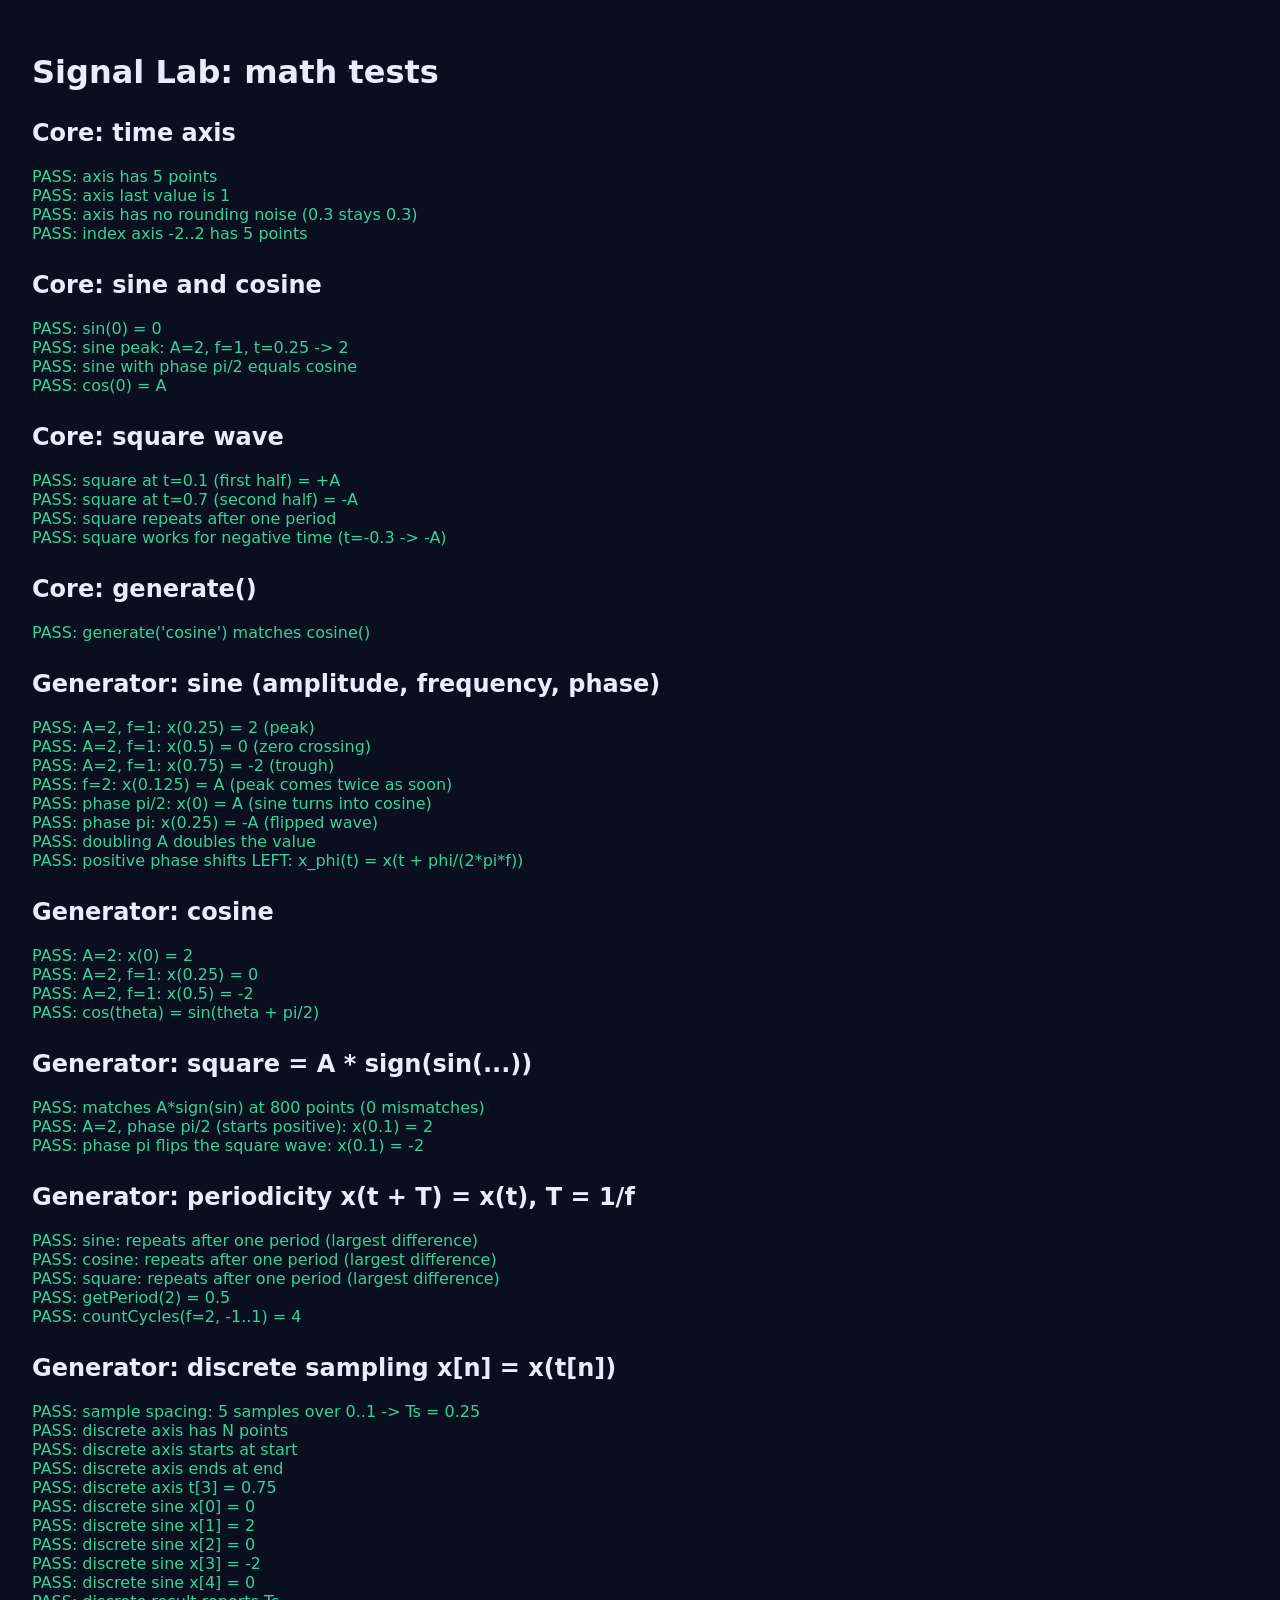
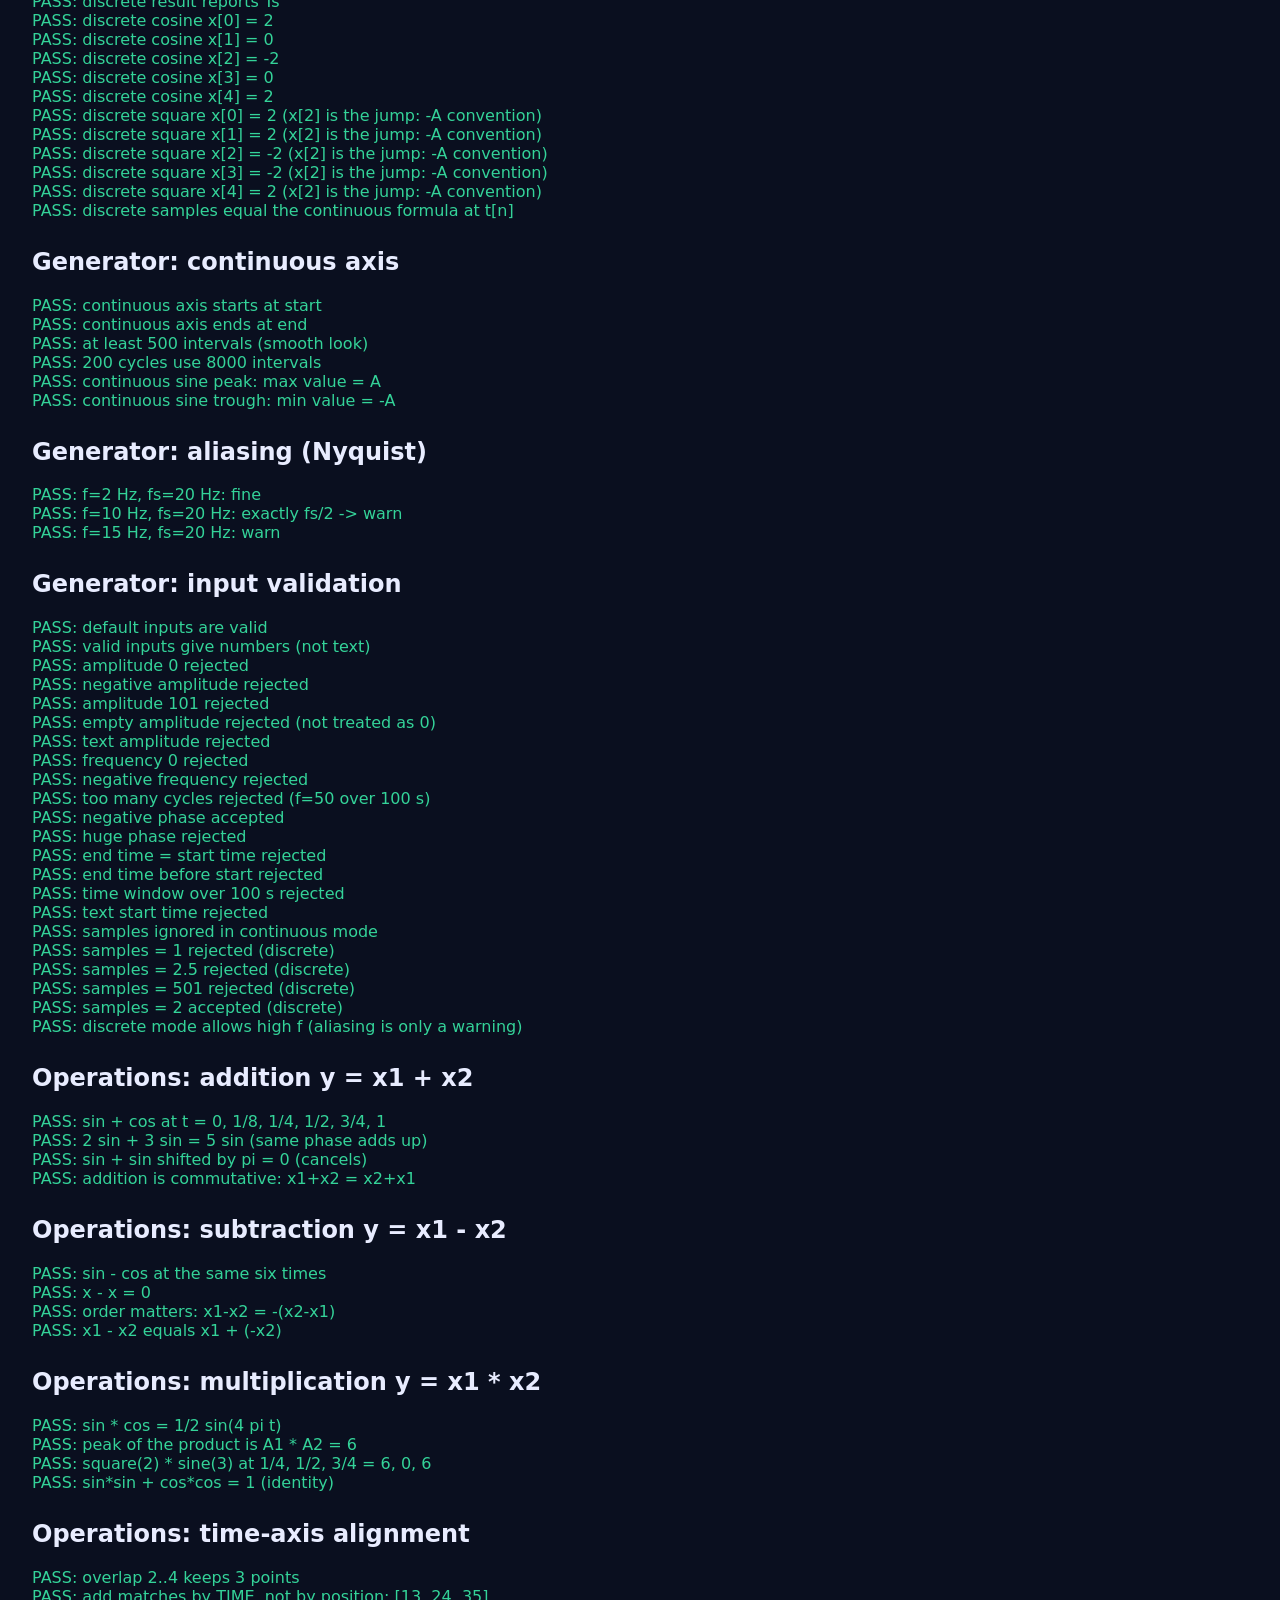
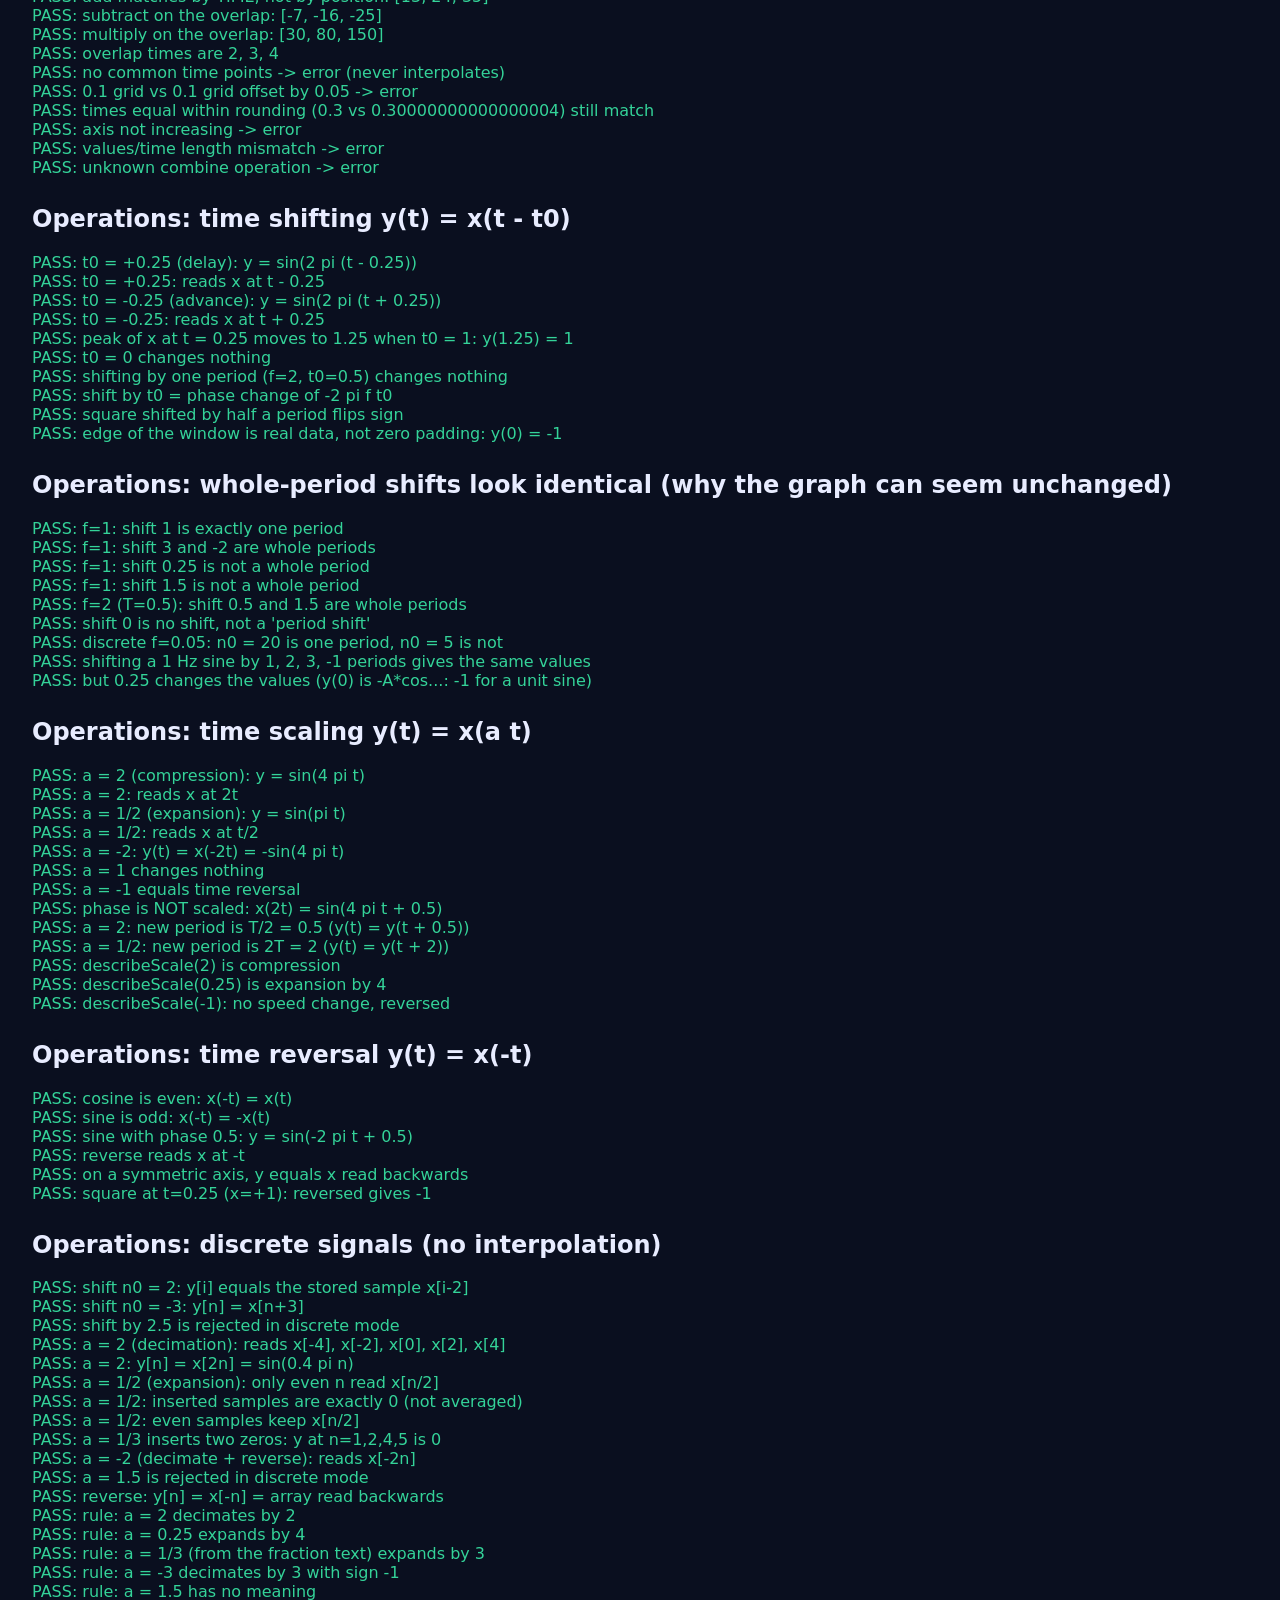
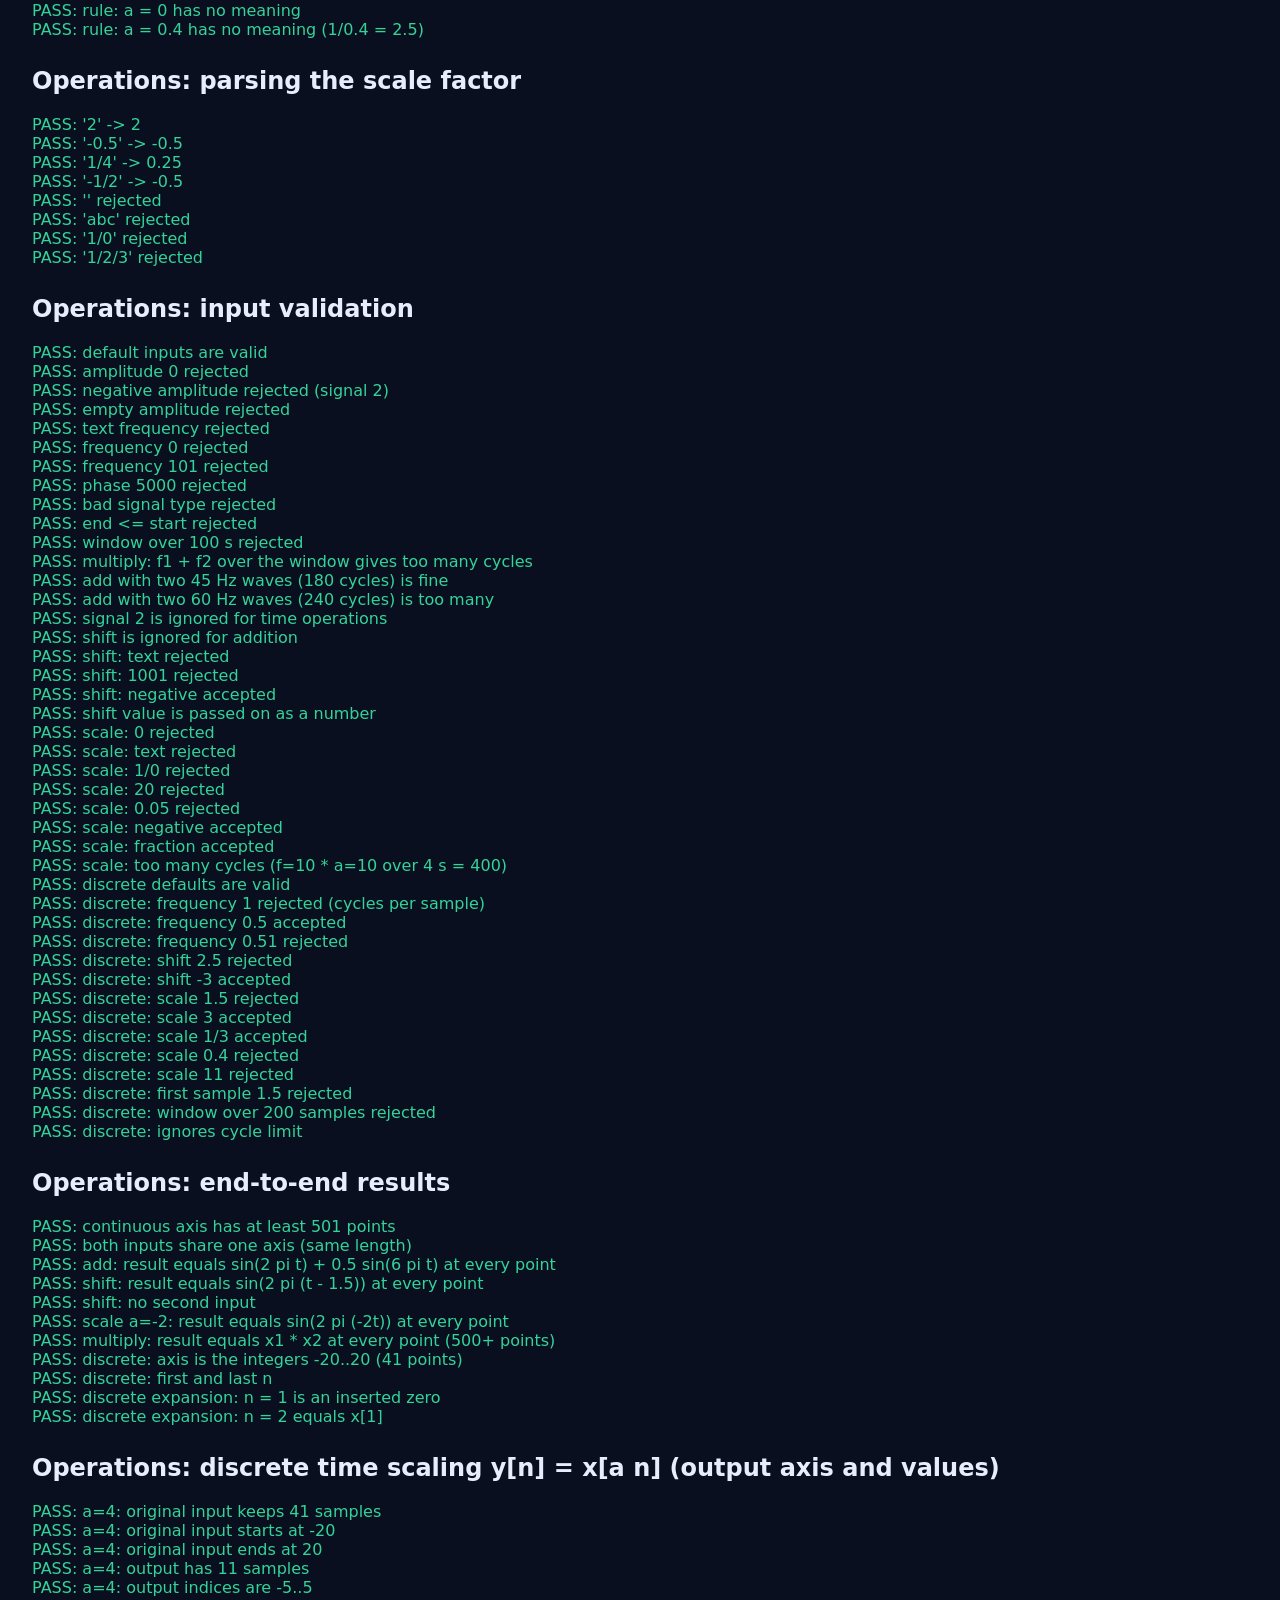
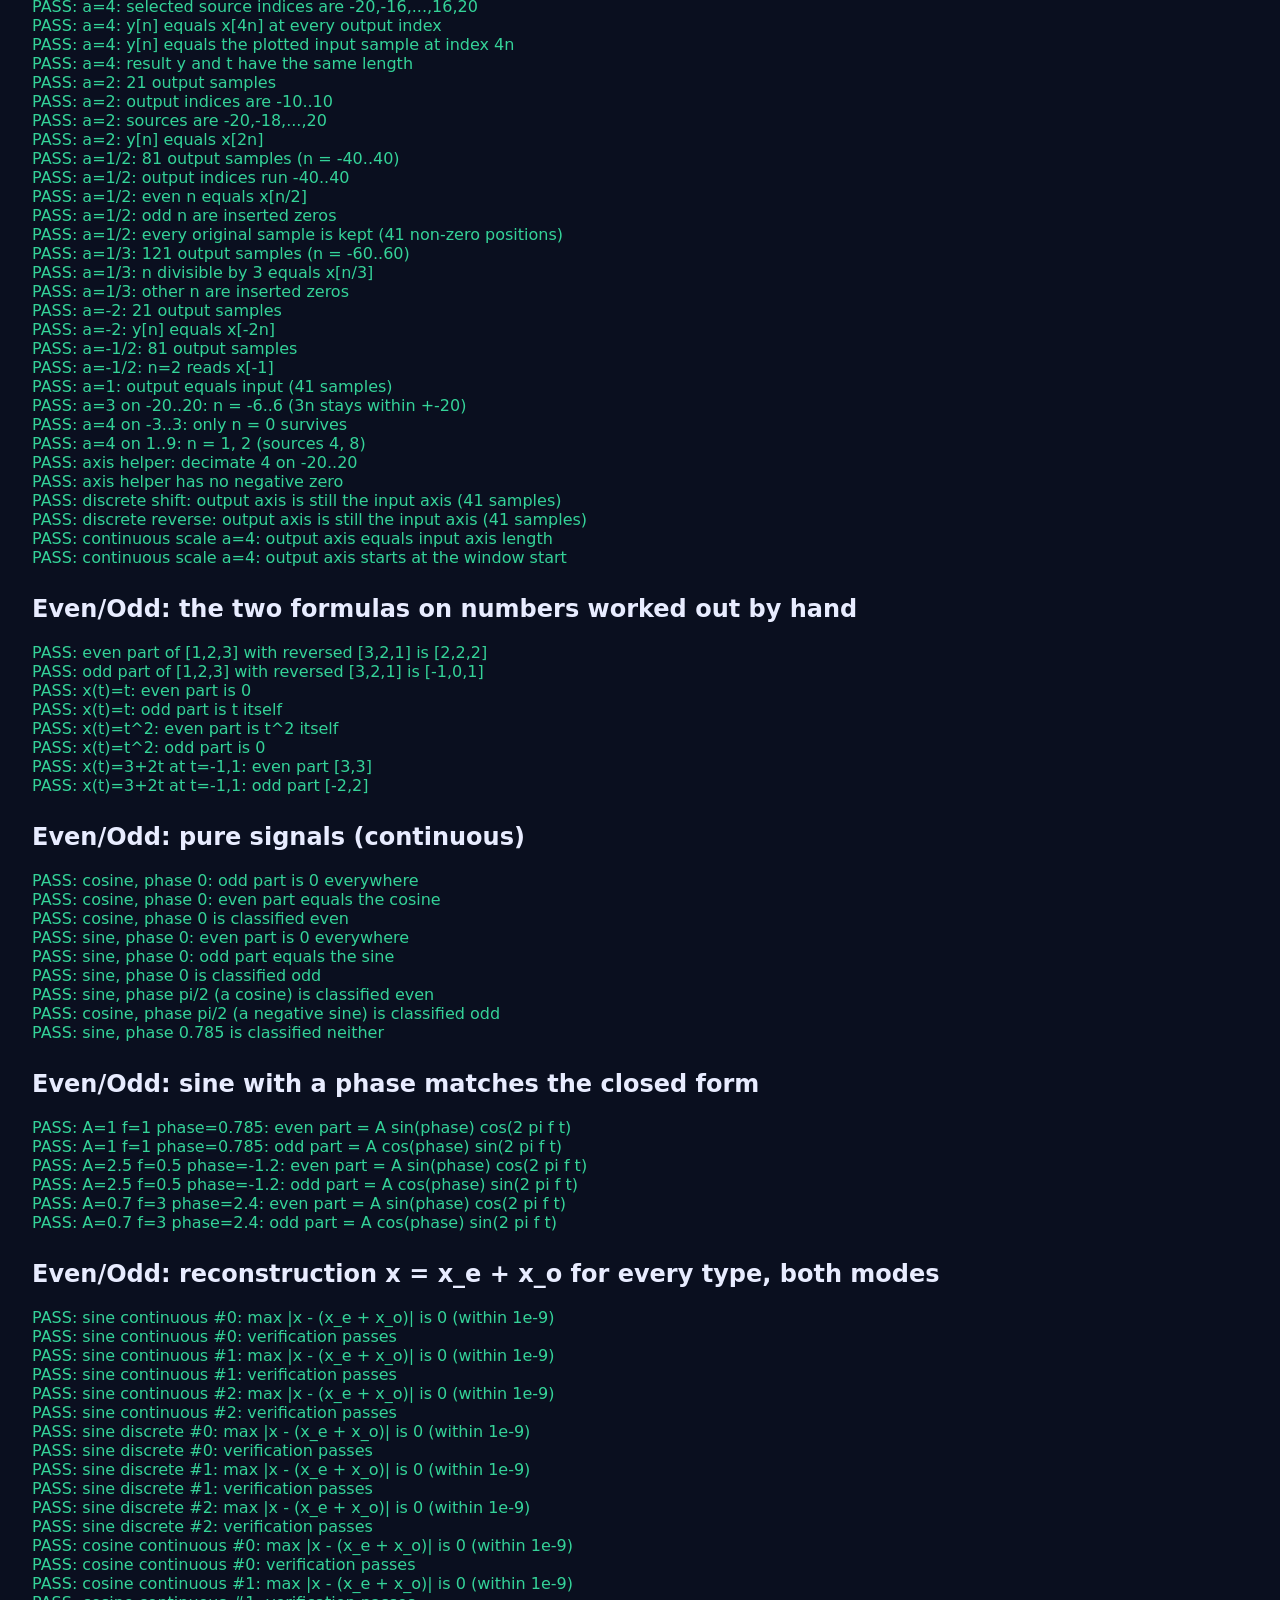
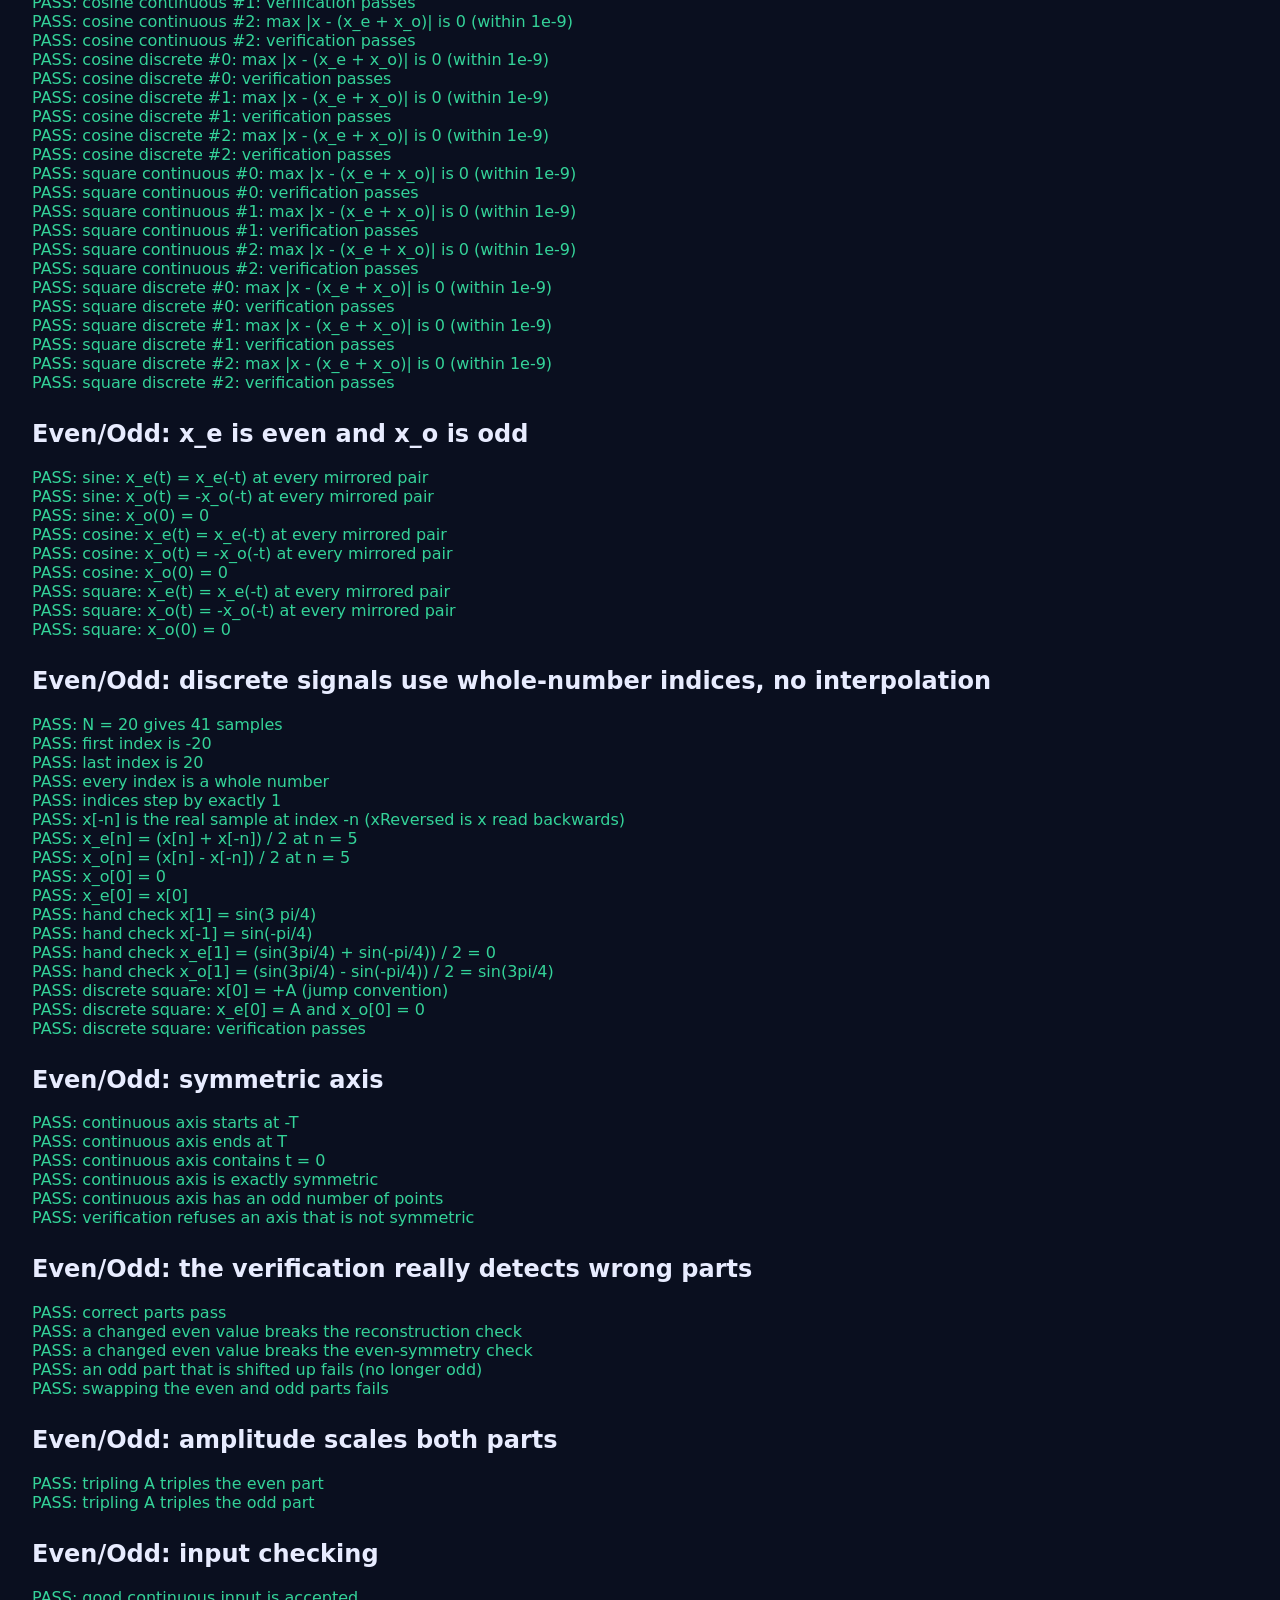
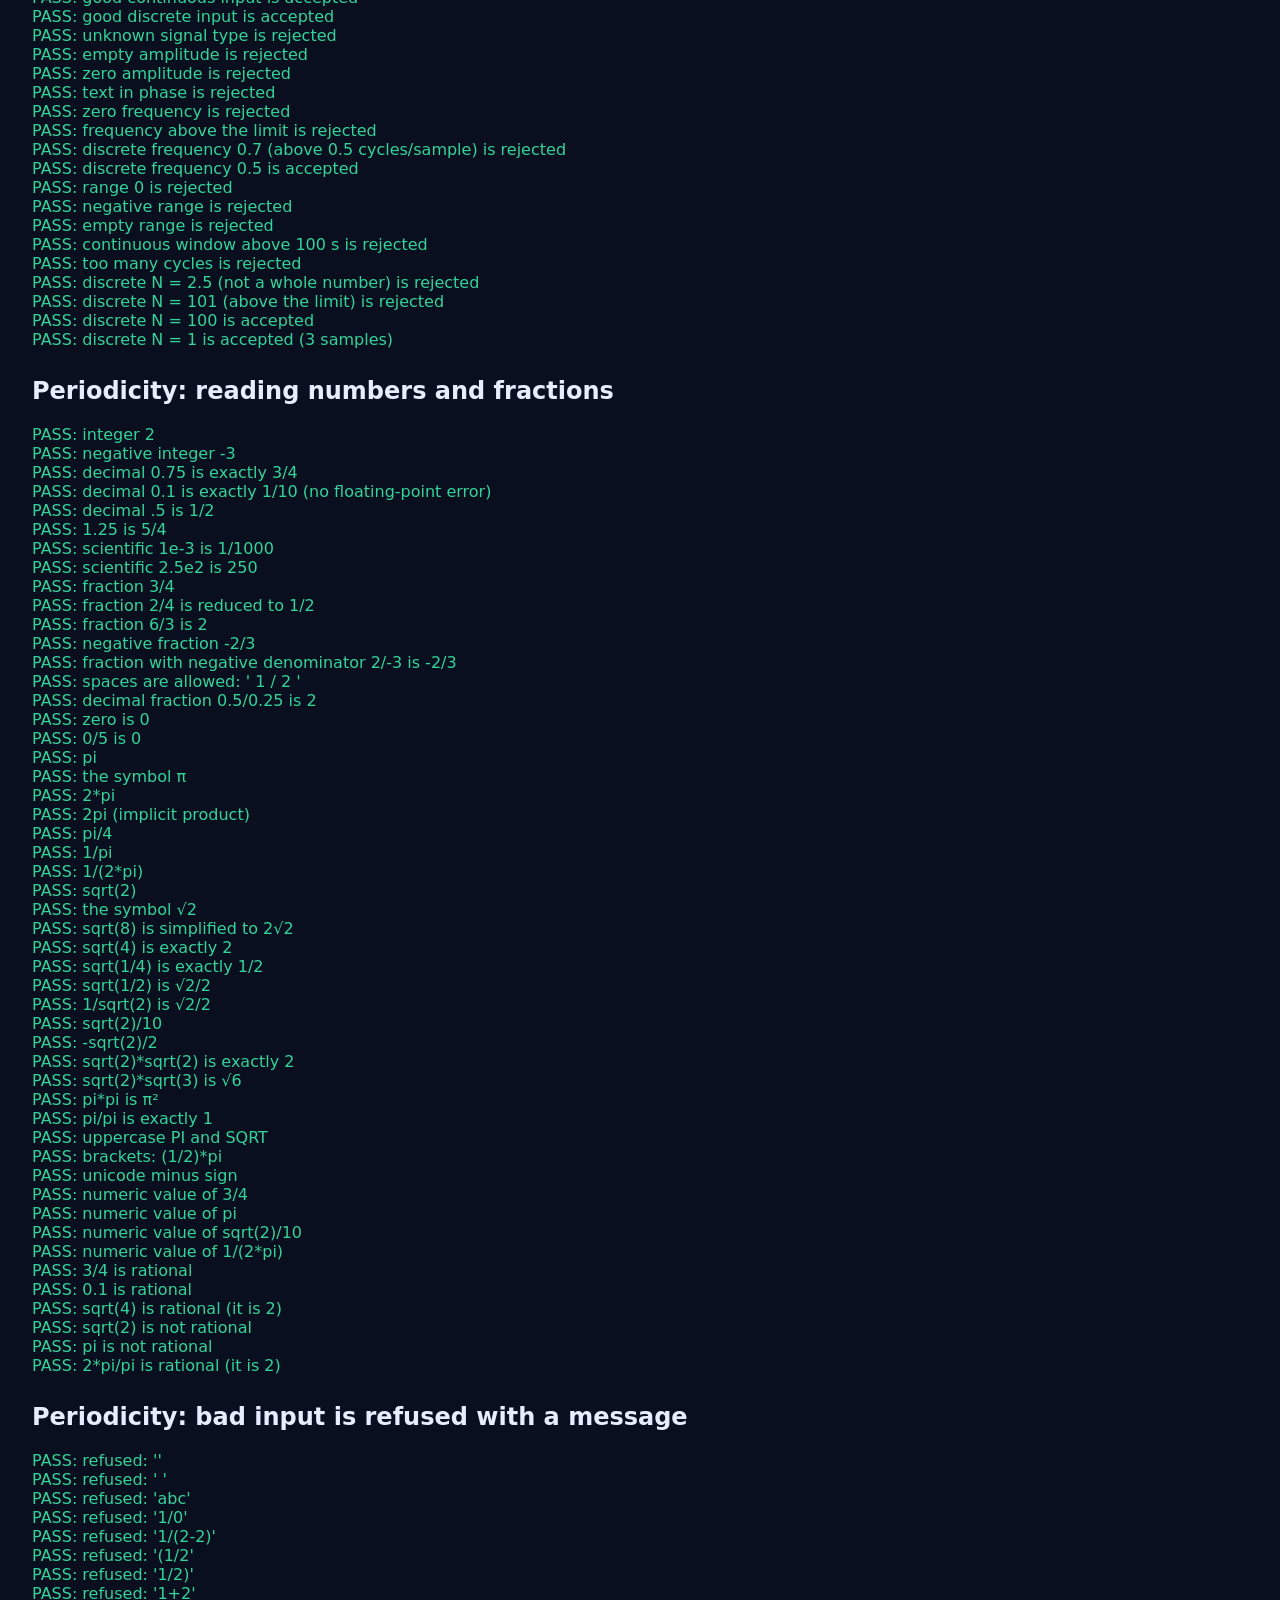
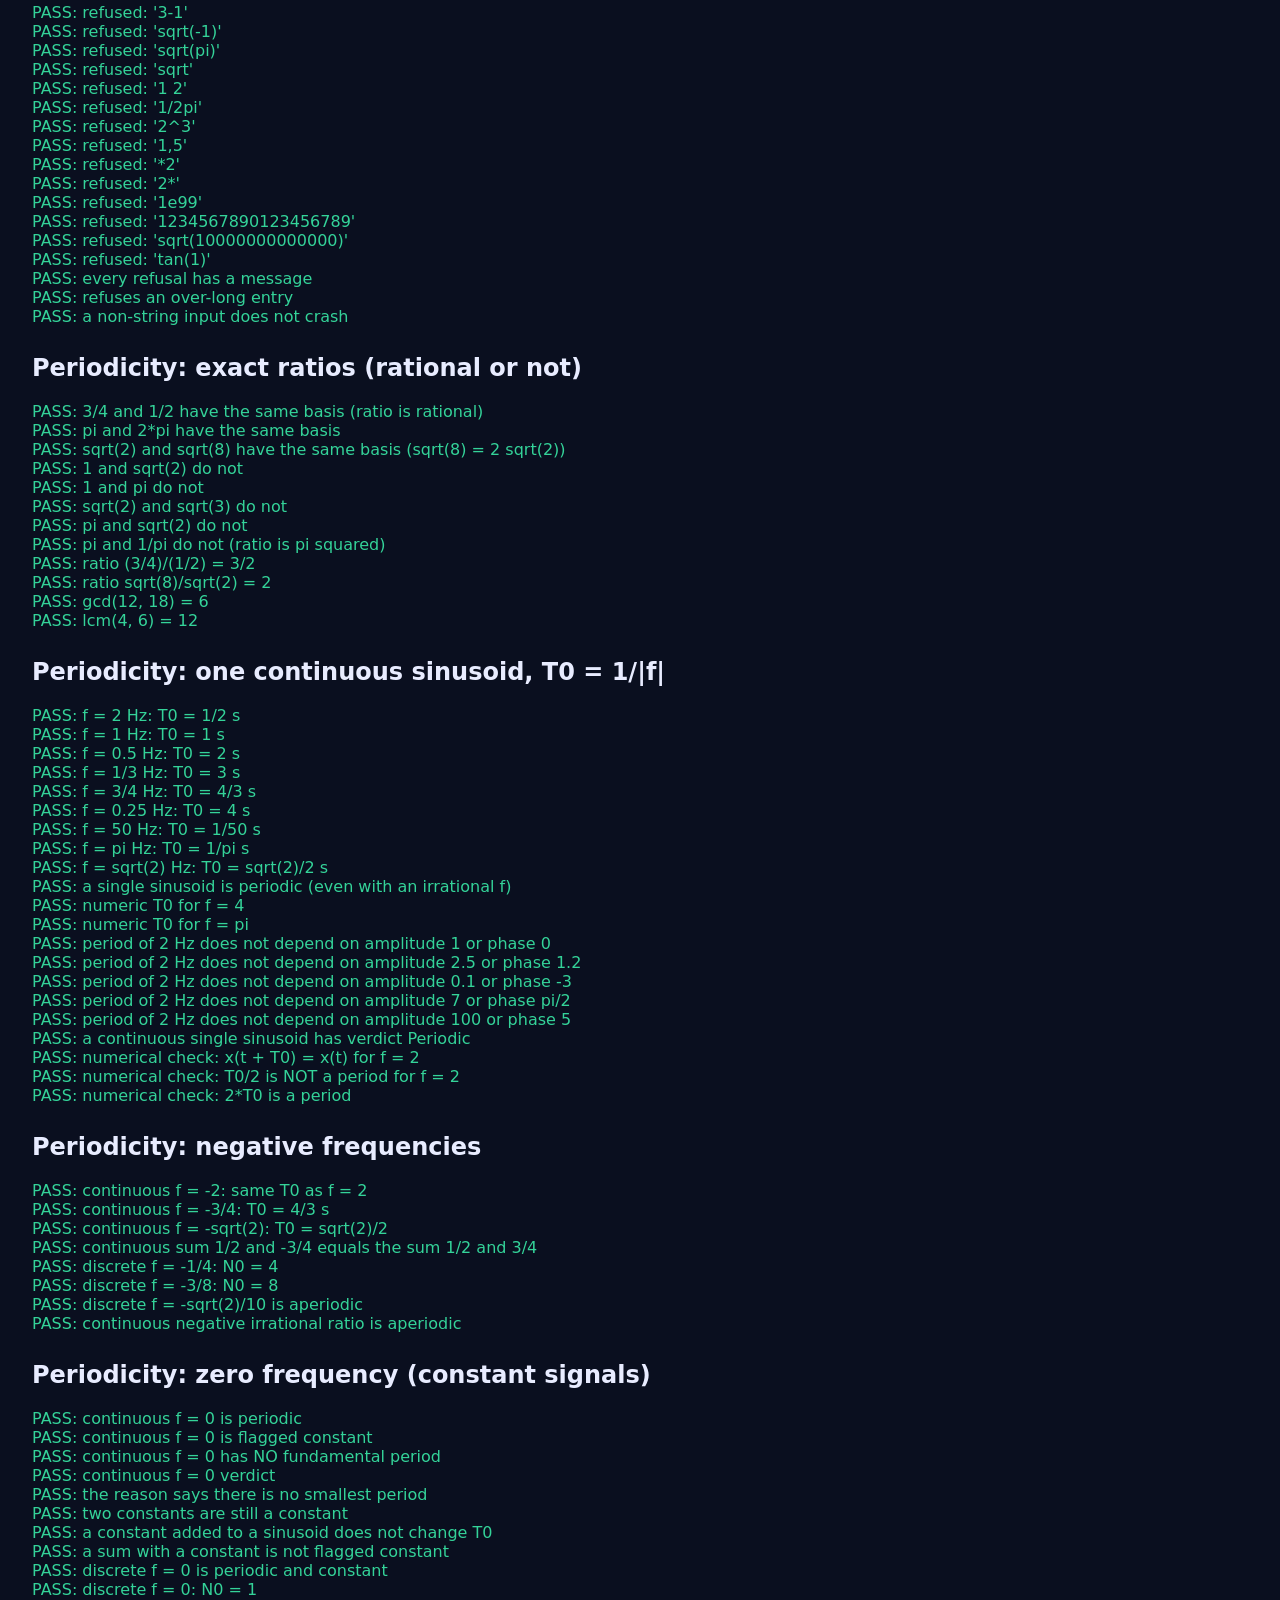
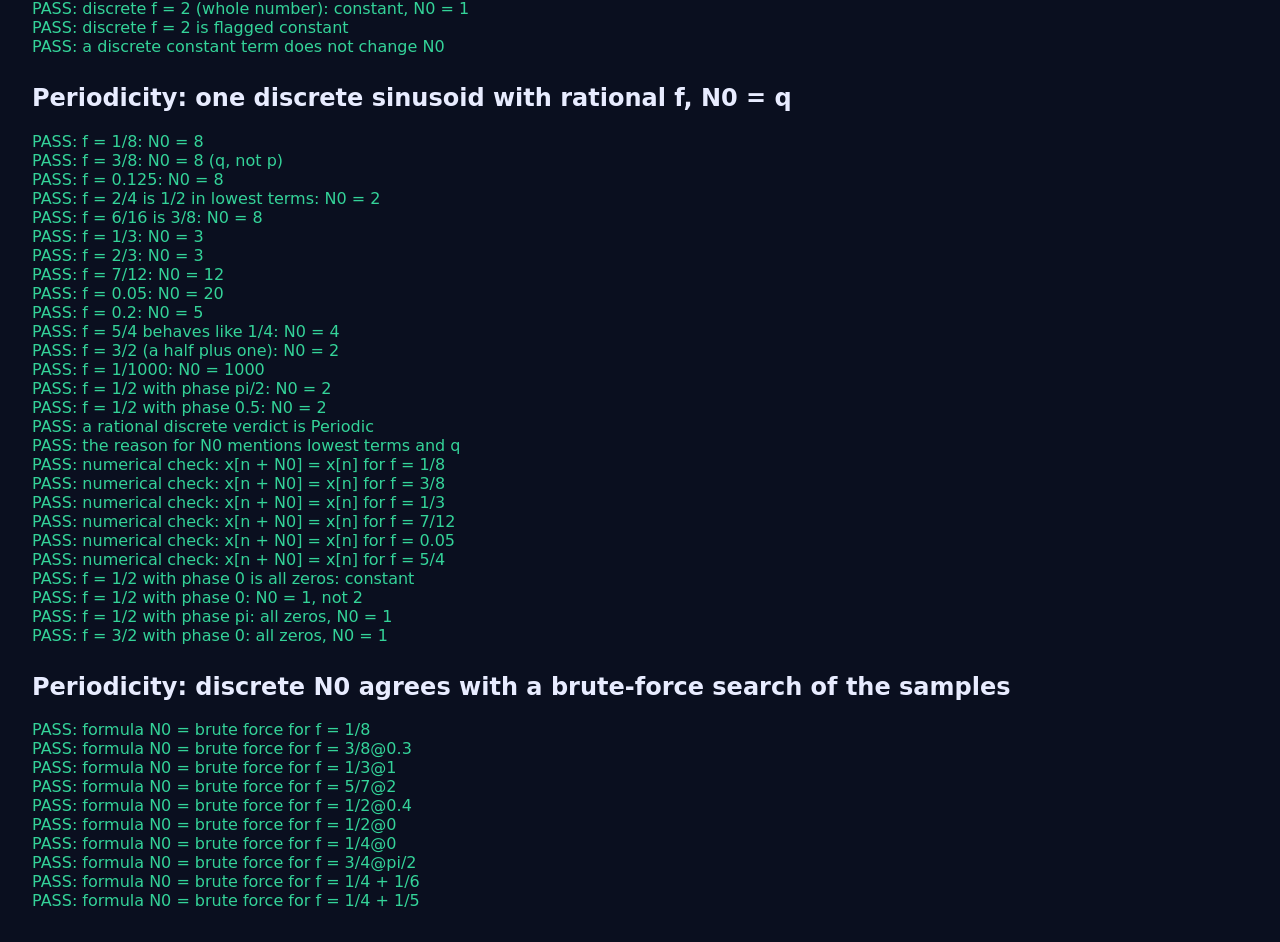
==== commit 0a156056: "Add files via upload" ====
--- a/tests/math-tests.html
+++ b/tests/math-tests.html
@@ -14,11 +14,10 @@
   <p id="summary"></p>
   <div id="results"></div>
 
-  <!-- Load only the math (no Plotly needed) -->
   <script src="../js/core/namespace.js"></script>
   <script src="../js/core/signals.js"></script>
   <script src="../js/core/plotHelpers.js"></script>
-  <!-- Stage 2: each person adds their *.math.js file here -->
+
   <script src="../js/modules/generator/generator.math.js"></script>
   <script src="../js/modules/operations/operations.math.js"></script>
   <script src="../js/modules/evenodd/evenodd.math.js"></script>
@@ -26,7 +25,7 @@
   <script src="../js/modules/convolution/convolution.math.js"></script>
 
   <script>
-    /* Tiny test tool. Usage: check("what we test", actual, expected) */
+
     let passed = 0, failed = 0;
     const out = document.getElementById("results");
 
@@ -72,10 +71,6 @@
     section("Core: generate()");
     check("generate('cosine') matches cosine()", S.generate("cosine", [0.2], { amplitude: 1, frequency: 1, phase: 0 })[0], S.cosine([0.2], 1, 1, 0)[0]);
 
-
-    /* =====================================================
-       SIGNAL GENERATOR (Person 2)
-       ===================================================== */
     const G = SignalLab.math.generator;
     const PI = Math.PI;
 
@@ -193,10 +188,6 @@
     checkTrue("samples = 2 accepted (discrete)",           errorFor({ mode: "discrete", numSamples: "2" }, "numSamples") === undefined);
     checkTrue("discrete mode allows high f (aliasing is only a warning)", G.validateInputs(Object.assign({}, good, { mode: "discrete", frequency: "50" })).ok);
 
-
-    /* =====================================================
-       SIGNAL OPERATIONS (Person 3)
-       ===================================================== */
     const O = SignalLab.math.operations;
     function spec(type, A, f, phi) { return { type: type, amplitude: A, frequency: f, phase: phi }; }
     function checkArray(name, actual, expected) {          // compares two arrays value by value
@@ -519,9 +510,6 @@
     check("continuous scale a=4: output axis equals input axis length", full.result.t.length - full.input1.t.length, 0);
     check("continuous scale a=4: output axis starts at the window start", full.result.t[0], full.input1.t[0]);
 
-    /* =====================================================
-       Stage 4: Even & Odd Decomposition
-       ===================================================== */
     const EO = SignalLab.math.evenodd;
     const eoGood = { mode: "continuous", type: "sine", amplitude: "1", frequency: "1", phase: "0.785", halfWidth: "2" };
     const eoValues = function (changes) {
@@ -674,9 +662,6 @@
     checkTrue("discrete N = 100 is accepted", EO.validateInputs(Object.assign({}, eoGood, { mode: "discrete", frequency: "0.05", halfWidth: "100" })).ok);
     checkTrue("discrete N = 1 is accepted (3 samples)", EO.computeResult(eoValues({ mode: "discrete", frequency: "0.05", halfWidth: "1" })).t.length === 3);
 
-    /* =====================================================
-       Stage 5: Periodicity Analyzer
-       ===================================================== */
     const PE = SignalLab.math.periodicity;
     const checkText = function (name, actual, expected) {
       const ok = actual === expected;
@@ -1048,7 +1033,6 @@
     const bad = PE.validateInputs({ mode: "continuous", window: "", components: [{ amplitude: "x", frequency: "y", phase: "z" }, { amplitude: "1", frequency: "1", phase: "0" }] });
     checkTrue("errors are reported per component and per field", "amplitude" in bad.errors.components[0] && "frequency" in bad.errors.components[0] && "phase" in bad.errors.components[0] && Object.keys(bad.errors.components[1]).length === 0);
 
-    /* ---------- new in the improved Stage 5 ---------- */
     // Short builder: parts are [frequency, phase, amplitude, waveform]
     const peV = function (mode, parts, windowText) {
       const r = PE.validateInputs({
@@ -1436,10 +1420,6 @@
     checkText("formatNumber(0)", PE.formatNumber(0), "0");
     checkText("formatNumber hides floating-point noise", PE.formatNumber(0.1 + 0.2), "0.3");
 
-
-    /* =====================================================
-       CONVOLUTION SIMULATOR (Person 6): discrete AND continuous
-       ===================================================== */
     (function () {                                       // own scope: no name can clash with other stages
     const CV = SignalLab.math.convolution;
     function cvSeq(start, values) { return CV.makeSequence(start, values); }
@@ -1889,4 +1869,4 @@
       '<span class="' + (failed ? "fail" : "pass") + '">' + failed + " failed</span>";
   </script>
 </body>
-</html>
+</html>
